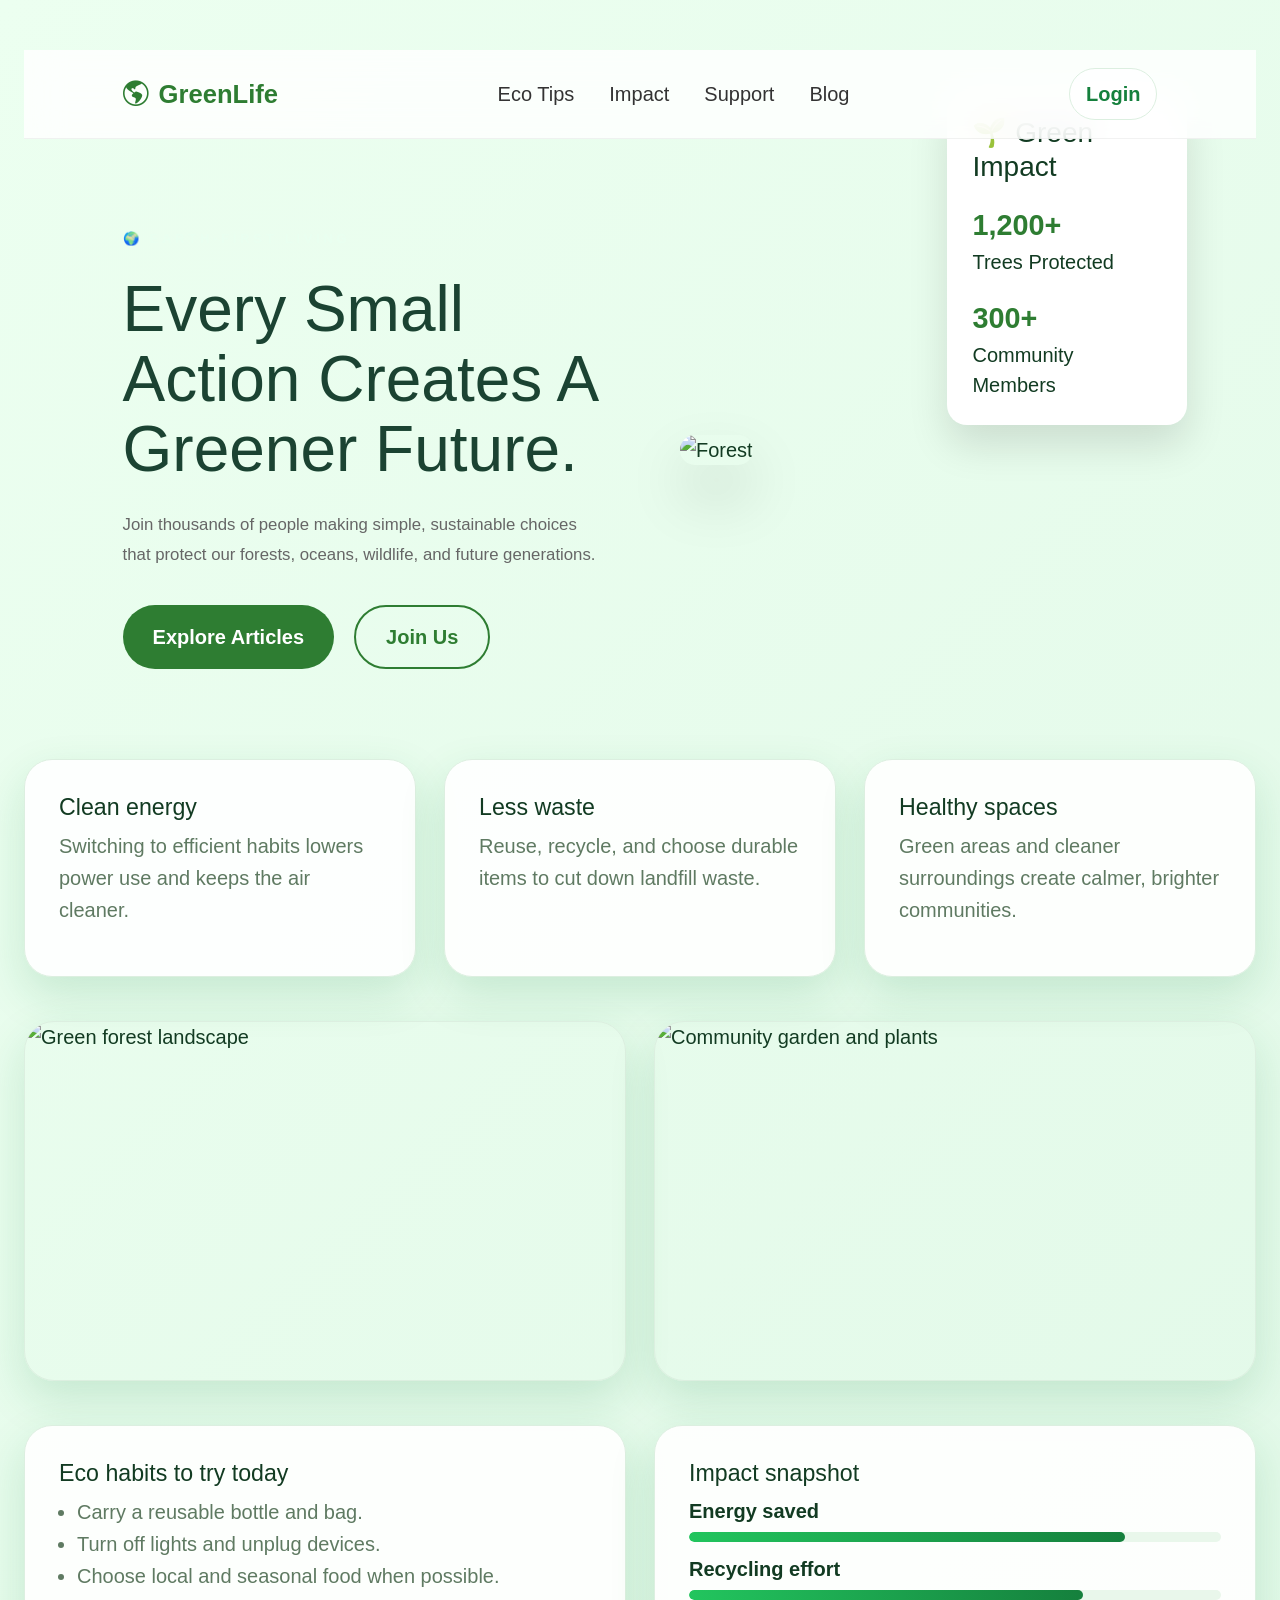
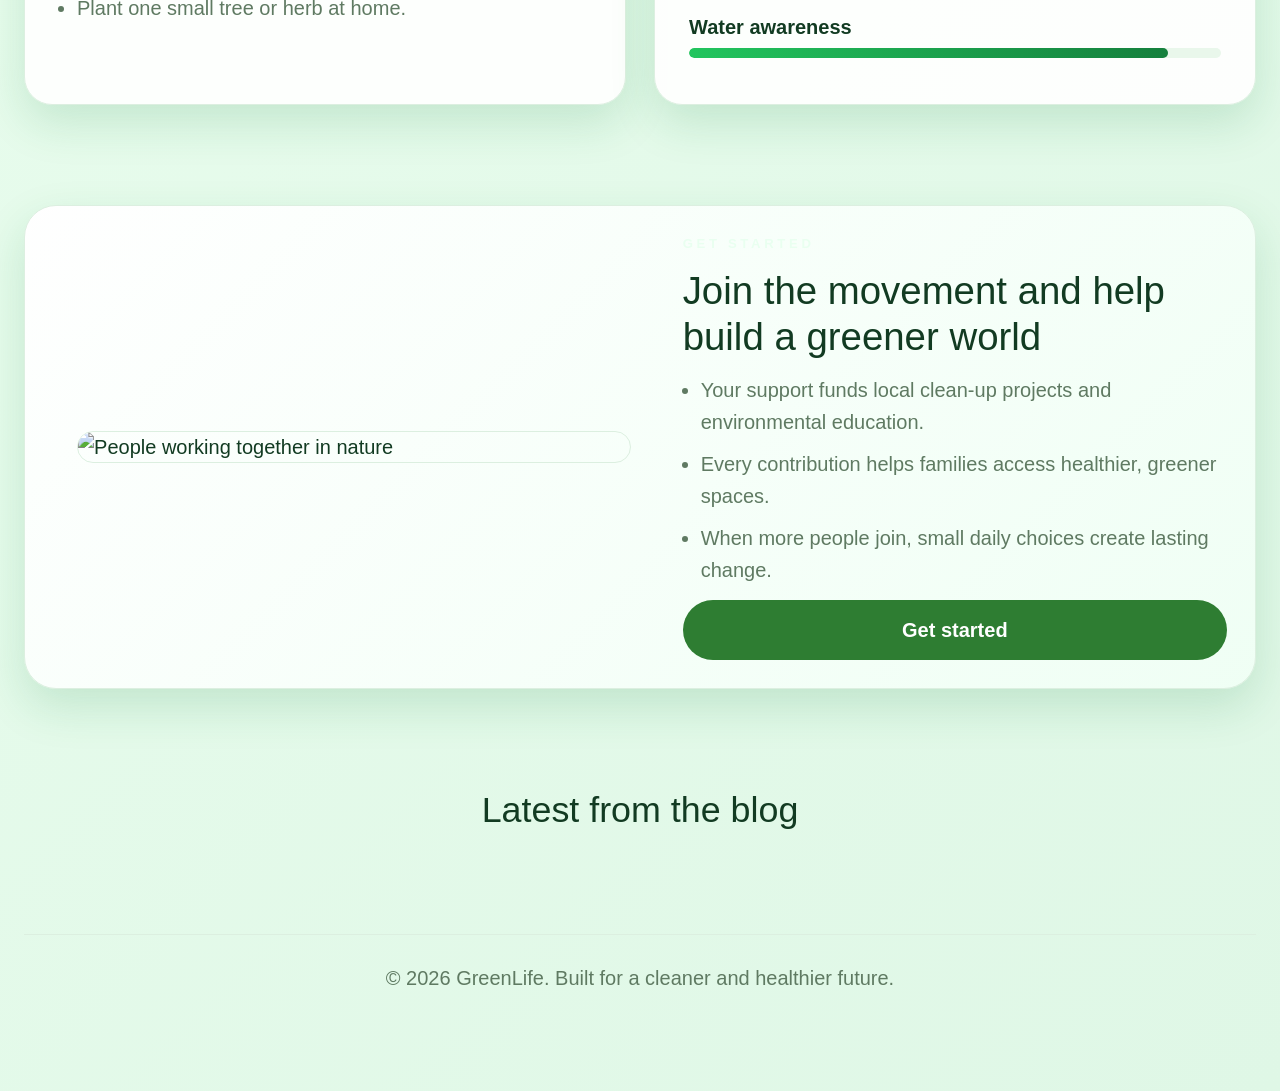
==== index.html @ a3c93a7d "nice" ====
<!DOCTYPE html>
<html lang="en">
  <head>
    <meta charset="UTF-8" />
    <meta name="viewport" content="width=device-width, initial-scale=1.0" />
    <title>Environment Page</title>
    <!-- Google Font -->
    <link rel="preconnect" href="https://fonts.googleapis.com">
    <link rel="preconnect" href="https://fonts.gstatic.com" crossorigin>

    <link href="https://fonts.googleapis.com/css2?family=Poppins:wght@300;400;500;600;700;800&display=swap" rel="stylesheet">

    <!-- Bootstrap CSS -->
    <link href="https://cdn.jsdelivr.net/npm/bootstrap@5.3.7/dist/css/bootstrap.min.css" rel="stylesheet">

    <!-- Bootstrap Icons -->
    <link rel="stylesheet" href="https://cdn.jsdelivr.net/npm/bootstrap-icons@1.13.1/font/bootstrap-icons.min.css">

    <!-- Your CSS -->
    <link rel="stylesheet" href="css/style.css">
  </head>
  <body class="env-page">
    <div class="env-shell">
      <nav class="top-nav">
        <a class="nav-brand" href="index.html">
          <i class="bi bi-globe-americas"></i>
          GreenLife
        </a>
        <div class="nav-links">
          <a href="#tips">Eco Tips</a>
          <a href="#impact">Impact</a>
          <a href="#support">Support</a>
          <a href="#blogs">Blog</a>
        </div>
        <div class="nav-actions" id="navActions">
          <a
            href="auth.html"
            class="ghost-btn">

            Login
          </a>
        </div>
      </nav>

      <header class="hero">

          <div class="hero-left">

              <p class="eyebrow">

                  🌍 Earth-first living

              </p>

              <h1>

                  Every Small Action
                  Creates A Greener Future.

              </h1>

              <p class="hero-description">

                  Join thousands of people making simple,
                  sustainable choices that protect our forests,
                  oceans, wildlife, and future generations.

              </p>

              <div class="hero-buttons">

                  <a
                      href="#blogs"
                      class="primary-btn">

                      Explore Articles

                  </a>

                  <a
                      href="#support"
                      class="secondary-btn">

                      Join Us

                  </a>

              </div>

          </div>

          <div class="hero-right">

              <img
                  src="https://images.unsplash.com/photo-1441974231531-c6227db76b6e?auto=format&fit=crop&w=1400&q=80"
                  alt="Forest">

              <div class="floating-card">

                  <h3>

                      🌱 Green Impact

                  </h3>

                  <div class="floating-stat">

                      <strong>

                          1,200+

                      </strong>

                      <span>

                          Trees Protected

                      </span>

                  </div>

                  <div class="floating-stat">

                      <strong>

                          300+

                      </strong>

                      <span>

                          Community Members

                      </span>

                  </div>

              </div>

          </div>

      </header>

      <section class="stats-grid">
        <article class="info-card">
          <h3>Clean energy</h3>
          <p>Switching to efficient habits lowers power use and keeps the air cleaner.</p>
        </article>
        <article class="info-card">
          <h3>Less waste</h3>
          <p>Reuse, recycle, and choose durable items to cut down landfill waste.</p>
        </article>
        <article class="info-card">
          <h3>Healthy spaces</h3>
          <p>Green areas and cleaner surroundings create calmer, brighter communities.</p>
        </article>
      </section>

      <section class="image-showcase">
        <img src="https://images.unsplash.com/photo-1501004318641-b39e6451bec6?auto=format&fit=crop&w=1000&q=80" alt="Green forest landscape" />
        <img src="https://images.unsplash.com/photo-1466611653911-95081537e5b7?auto=format&fit=crop&w=1000&q=80" alt="Community garden and plants" />
      </section>

      <section class="content-grid">
        <article class="content-card" id="tips">
          <h3>Eco habits to try today</h3>
          <ul>
            <li>Carry a reusable bottle and bag.</li>
            <li>Turn off lights and unplug devices.</li>
            <li>Choose local and seasonal food when possible.</li>
            <li>Plant one small tree or herb at home.</li>
          </ul>
        </article>

        <article class="content-card" id="impact">
          <h3>Impact snapshot</h3>
          <div class="progress-row">
            <span>Energy saved</span>
            <div class="bar"><div class="fill fill-82"></div></div>
          </div>
          <div class="progress-row">
            <span>Recycling effort</span>
            <div class="bar"><div class="fill fill-74"></div></div>
          </div>
          <div class="progress-row">
            <span>Water awareness</span>
            <div class="bar"><div class="fill fill-90"></div></div>
          </div>
        </article>
      </section>

      <section class="support-section" id="support">
        <article class="support-hero-card">
          <img src="https://images.unsplash.com/photo-1517841905240-472988babdf9?auto=format&fit=crop&w=1400&q=80" alt="People working together in nature" />
          <div class="support-content">
            <p class="eyebrow">Get started</p>
            <h2>Join the movement and help build a greener world</h2>
            <ul class="support-list">
              <li>Your support funds local clean-up projects and environmental education.</li>
              <li>Every contribution helps families access healthier, greener spaces.</li>
              <li>When more people join, small daily choices create lasting change.</li>
            </ul>
            <a class="primary-btn" href="support.html">Get started</a>
          </div>
        </article>
      </section>

      <section class="blog-section">
          <h2>Latest from the blog</h2>

          <div id="blogGrid" class="blog-grid"></div>
      </section>

      <footer class="page-footer">
        <p>© 2026 GreenLife. Built for a cleaner and healthier future.</p>
      </footer>
    </div>

    <script src="https://cdn.jsdelivr.net/npm/bootstrap@5.3.7/dist/js/bootstrap.bundle.min.js"></script>
    <script type="module" src="js/auth.js"></script>
    <script type="module" src="js/navbar.js"></script>
    <script type="module" src="js/home.js"></script>
  </body>
</html>
---- css/style.css ----
:root {
  color-scheme: light;
  --bg: #f2fff4;
  --card: #ffffff;
  --border: #dcefe0;
  --text: #123b22;
  --muted: #5f7a62;
  --accent: #22c55e;
  --accent-dark: #15803d;
  --danger: #ef4444;
  --shadow: 0 18px 45px rgba(21, 128, 61, 0.16);
}

* {
  box-sizing: border-box;
}

*{

    margin:0;
    padding:0;
    box-sizing:border-box;

}

html{

    scroll-behavior:smooth;

}

body{

    font-family:'Poppins',sans-serif;

    background:#F7FBF7;

    color:#243324;

    overflow-x:hidden;

}

.card {
  width: min(100%, 430px);
  background: var(--card);
  border: 1px solid var(--border);
  border-radius: 24px;
  box-shadow: var(--shadow);
  overflow: hidden;
}

.tabs {
  display: grid;
  grid-template-columns: 1fr 1fr;
  background: #f4fff7;
}

.tab-btn {
  border: 0;
  background: transparent;
  color: var(--muted);
  padding: 16px;
  font-size: 1rem;
  font-weight: 600;
  cursor: pointer;
  transition: background 0.2s ease, color 0.2s ease;
}

.tab-btn.active {
  background: linear-gradient(90deg, var(--accent), var(--accent-dark));
  color: white;
}

.forms {
  padding: 28px;
}

.form {
  display: none;
  animation: fadeIn 0.25s ease;
}

.form.active {
  display: block;
}

.title {
  margin: 0 0 8px;
  font-size: 1.6rem;
}

.subtitle {
  margin: 0 0 20px;
  color: var(--muted);
  font-size: 0.95rem;
}

.field {
  margin-bottom: 14px;
}

label {
  display: block;
  margin-bottom: 6px;
  font-size: 0.9rem;
  color: var(--muted);
}

input {
  width: 100%;
  border: 1px solid var(--border);
  border-radius: 12px;
  padding: 12px 14px;
  background: #f9fef9;
  color: var(--text);
  outline: none;
}

input:focus {
  border-color: var(--accent);
  box-shadow: 0 0 0 3px rgba(34, 197, 94, 0.18);
}

button[type="submit"] {
  width: 100%;
  border: 0;
  border-radius: 999px;
  padding: 13px 16px;
  font-weight: 700;
  color: white;
  cursor: pointer;
  background: linear-gradient(90deg, var(--accent), var(--accent-dark));
  margin-top: 8px;
}

.status {
  display: none;
  margin-top: 12px;
  min-height: 22px;
  padding: 10px 12px;
  border-radius: 12px;
  font-size: 0.92rem;
  color: var(--muted);
  background: #f4fff7;
  border: 1px solid #dff6e4;
}

.status.error {
  color: var(--danger);
  background: #fff5f5;
  border-color: #ffd7d7;
}

.status.success {
  color: var(--accent-dark);
  background: #f0fff5;
  border-color: #c8f2d3;
}

.helper-text {
  margin-top: 12px;
  text-align: center;
}

.link-btn {
  background: none;
  border: none;
  color: var(--accent-dark);
  font-weight: 600;
  cursor: pointer;
  padding: 0;
}

.link-btn:hover {
  text-decoration: underline;
}

@keyframes fadeIn {
  from {
    opacity: 0;
    transform: translateY(4px);
  }
  to {
    opacity: 1;
    transform: translateY(0);
  }
}

body.env-page {
  margin: 0;
  min-height: 100vh;
  display: block;
  font-family: "Segoe UI", Tahoma, Geneva, Verdana, sans-serif;
  background: linear-gradient(135deg, #ecfff0 0%, #dff7e6 100%);
  color: var(--text);
  padding: 24px;
  font-size: 20px;
}

.env-shell {
  max-width: 1600px;
  margin: 0 auto;
  padding: 26px 0 50px;
}

.top-nav{

    position:sticky;

    top:0;

    z-index:999;

    display:flex;

    justify-content:space-between;

    align-items:center;

    padding:18px 8%;

    backdrop-filter:blur(18px);

    background:rgba(255,255,255,.82);

    border-bottom:1px solid rgba(0,0,0,.05);

}

.nav-brand{

    display:flex;

    align-items:center;

    gap:10px;

    font-size:1.6rem;

    font-weight:700;

    color:#2E7D32;

    text-decoration:none;

}

.nav-links{

    display:flex;

    gap:35px;

}

.nav-links a{

    color:#333;

    text-decoration:none;

    font-weight:500;

    transition:.3s;

}

.nav-links a:hover{

    color:#2E7D32;

}

.hidden {
  display: none !important;
}

.user-badge {
  padding: 9px 14px;
  border-radius: 999px;
  background: rgba(255,255,255,0.75);
  border: 1px solid var(--border);
  color: var(--accent-dark);
  font-weight: 600;
}

.env-header {
  display: flex;
  justify-content: space-between;
  align-items: center;
  gap: 20px;
  margin-bottom: 36px;
  min-height: 58vh;
  padding: 78px 0;
  border-radius: 36px;
  overflow: hidden;
  position: relative;
  background:
    linear-gradient(90deg, rgba(10, 70, 32, 0.72) 0%, rgba(10, 70, 32, 0.28) 60%, rgba(10, 70, 32, 0.12) 100%),
    url("https://images.unsplash.com/photo-1506744038136-46273834b3fb?auto=format&fit=crop&w=1800&q=80") center/cover no-repeat;
  box-shadow: 0 20px 50px rgba(21, 128, 61, 0.16);
}

.env-header > div:first-child {
  text-align: center;
  width: 100%;
  display: flex;
  flex-direction: column;
  justify-content: center;
  align-items: center;
  position: relative;
  z-index: 1;
  padding: 0 24px;
}

.env-header h1 {
  margin: 8px 0 0;
  font-size: clamp(4.5rem, 10vw, 8.2rem);
  font-weight: 800;
  font-family: "Georgia", "Times New Roman", serif;
  letter-spacing: 0.05em;
  color: #ffffff;
  text-shadow: 0 4px 18px rgba(0, 0, 0, 0.35);
  line-height: 0.9;
}

.site-motto {
  margin: 18px auto 0;
  color: #f4fff7;
  font-size: clamp(1.3rem, 2.6vw, 1.9rem);
  max-width: 900px;
  text-align: center;
  display: block;
  line-height: 1.7;
  font-weight: 700;
  text-shadow: 0 2px 10px rgba(0, 0, 0, 0.25);
}

.eyebrow {
  margin: 0;
  text-transform: uppercase;
  letter-spacing: 0.28em;
  font-size: 0.82rem;
  font-weight: 700;
  color: #e9fff0;
}

.ghost-btn,
.primary-btn,
.secondary-btn {
  display: inline-flex;
  align-items: center;
  justify-content: center;
  border-radius: 999px;
  text-decoration: none;
  font-weight: 700;
  transition: transform 0.2s ease, box-shadow 0.2s ease;
}

.ghost-btn:hover,
.primary-btn:hover,
.secondary-btn:hover {
  transform: translateY(-1px);
}

.ghost-btn {
  padding: 10px 16px;
  background: rgba(255, 255, 255, 0.7);
  color: var(--accent-dark);
  border: 1px solid var(--border);
}

.hero{

    display:grid;

    grid-template-columns:1fr 1fr;

    align-items:center;

    gap:80px;

    padding:90px 8%;

}

.hero-left h1{

    font-size:4rem;

    line-height:1.1;

    margin:25px 0;

    color:#1B4332;

}

.hero-description{

    color:#666;

    line-height:1.8;

    font-size:1.05rem;

}

.hero-buttons{

    margin-top:35px;

    display:flex;

    gap:20px;

}

.hero-right{

    position:relative;

}

.hero-right img{

    width:100%;

    border-radius:25px;

    box-shadow:0 30px 60px rgba(0,0,0,.15);

}

.floating-card{

    position:absolute;

    right:-30px;

    bottom:40px;

    width:240px;

    background:white;

    border-radius:20px;

    padding:25px;

    box-shadow:0 20px 40px rgba(0,0,0,.12);

}

.floating-stat{

    margin-top:20px;

}

.floating-stat strong{

    display:block;

    font-size:1.8rem;

    color:#2E7D32;

}

.primary-btn{

    background:#2E7D32;

    color:white;

    padding:15px 30px;

    border-radius:50px;

    text-decoration:none;

    transition:.3s;

}

.primary-btn:hover{

    transform:translateY(-3px);

    background:#245C26;

}

.secondary-btn{

    border:2px solid #2E7D32;

    color:#2E7D32;

    padding:15px 30px;

    border-radius:50px;

    text-decoration:none;

    transition:.3s;

}

.secondary-btn:hover{

    background:#2E7D32;

    color:white;

}

.hero-panel {
  display: grid;
  gap: 12px;
}

.panel-stat {
  background: linear-gradient(135deg, #f5fff8 0%, #e8fcec 100%);
  border: 1px solid var(--border);
  border-radius: 20px;
  padding: 18px;
  display: flex;
  flex-direction: column;
  gap: 6px;
}

.panel-stat strong {
  font-size: 1.6rem;
  color: var(--accent-dark);
}

.stats-grid {
  display: grid;
  grid-template-columns: repeat(3, minmax(0, 1fr));
  gap: 28px;
  margin-bottom: 44px;
}

.info-card,
.content-card,
.blog-card {
  background: rgba(255, 255, 255, 0.92);
  border: 1px solid var(--border);
  border-radius: 28px;
  padding: 34px;
  box-shadow: var(--shadow);
}

.info-card h3,
.content-card h3 {
  margin-top: 0;
  margin-bottom: 8px;
  font-size: 1.45rem;
  line-height: 1.2;
}

.info-card p,
.content-card li {
  color: var(--muted);
  line-height: 1.6;
}

.content-grid {
  display: grid;
  grid-template-columns: 1fr 1fr;
  gap: 28px;
  margin-bottom: 44px;
}

.image-showcase {
  display: grid;
  grid-template-columns: 1fr 1fr;
  gap: 28px;
  margin-bottom: 44px;
}

.image-showcase img {
  width: 100%;
  height: 360px;
  object-fit: cover;
  border-radius: 30px;
  border: 1px solid var(--border);
  box-shadow: var(--shadow);
}

.blog-section,
.support-section {
  margin-top: 100px;
}

.blog-section h2,
.support-section h2 {
  margin-bottom: 50px;
  text-align: center;
  font-size: clamp(1.7rem, 2.8vw, 2.3rem);
}

.blog-grid,
.support-grid {
  display: grid;
  grid-template-columns: repeat(3, minmax(0, 1fr));
  gap: 28px;
}

.support-hero-card {
  display: grid;
  grid-template-columns: 1.05fr 0.95fr;
  gap: 28px;
  align-items: center;
  background: linear-gradient(135deg, rgba(255,255,255,0.98) 0%, rgba(240,255,245,0.96) 100%);
  border: 1px solid var(--border);
  border-radius: 32px;
  padding: 28px;
  box-shadow: var(--shadow);
  overflow: hidden;
}

.support-hero-card img {
  width: 92%;
  height: auto;
  max-height: 480px;
  object-fit: cover;
  border-radius: 24px;
  border: 1px solid var(--border);
  justify-self: center;
}

.support-content {
  display: flex;
  flex-direction: column;
  gap: 14px;
}

.support-content h2 {
  margin: 0;
  text-align: left;
  font-size: clamp(1.8rem, 3vw, 2.5rem);
  line-height: 1.2;
}

.support-list {
  margin: 0;
  padding-left: 18px;
  color: var(--muted);
  display: grid;
  gap: 10px;
  line-height: 1.6;
}

.blog-card h3 {
  margin-top: 0;
  margin-bottom: 8px;
  font-size: 1.35rem;
  line-height: 1.2;
}

.page-footer {
  margin-top: 52px;
  padding: 28px 0 8px;
  text-align: center;
  color: var(--muted);
  border-top: 1px solid var(--border);
}

.content-card ul {
  padding-left: 18px;
  margin: 0;
}

.progress-row {
  margin-bottom: 12px;
}

.progress-row span {
  display: block;
  margin-bottom: 6px;
  font-weight: 600;
}

.bar {
  height: 10px;
  border-radius: 999px;
  background: #e9f7eb;
  overflow: hidden;
}

.fill {
  height: 100%;
  border-radius: inherit;
  background: linear-gradient(90deg, var(--accent), var(--accent-dark));
}

.fill-82 { width: 82%; }
.fill-74 { width: 74%; }
.fill-90 { width: 90%; }

@media(max-width:900px){

.hero{

grid-template-columns:1fr;

}

.floating-card{

position:static;

margin-top:20px;

width:100%;

}

.nav-links{

display:none;

}

.hero-left h1{

font-size:2.7rem;

}

}
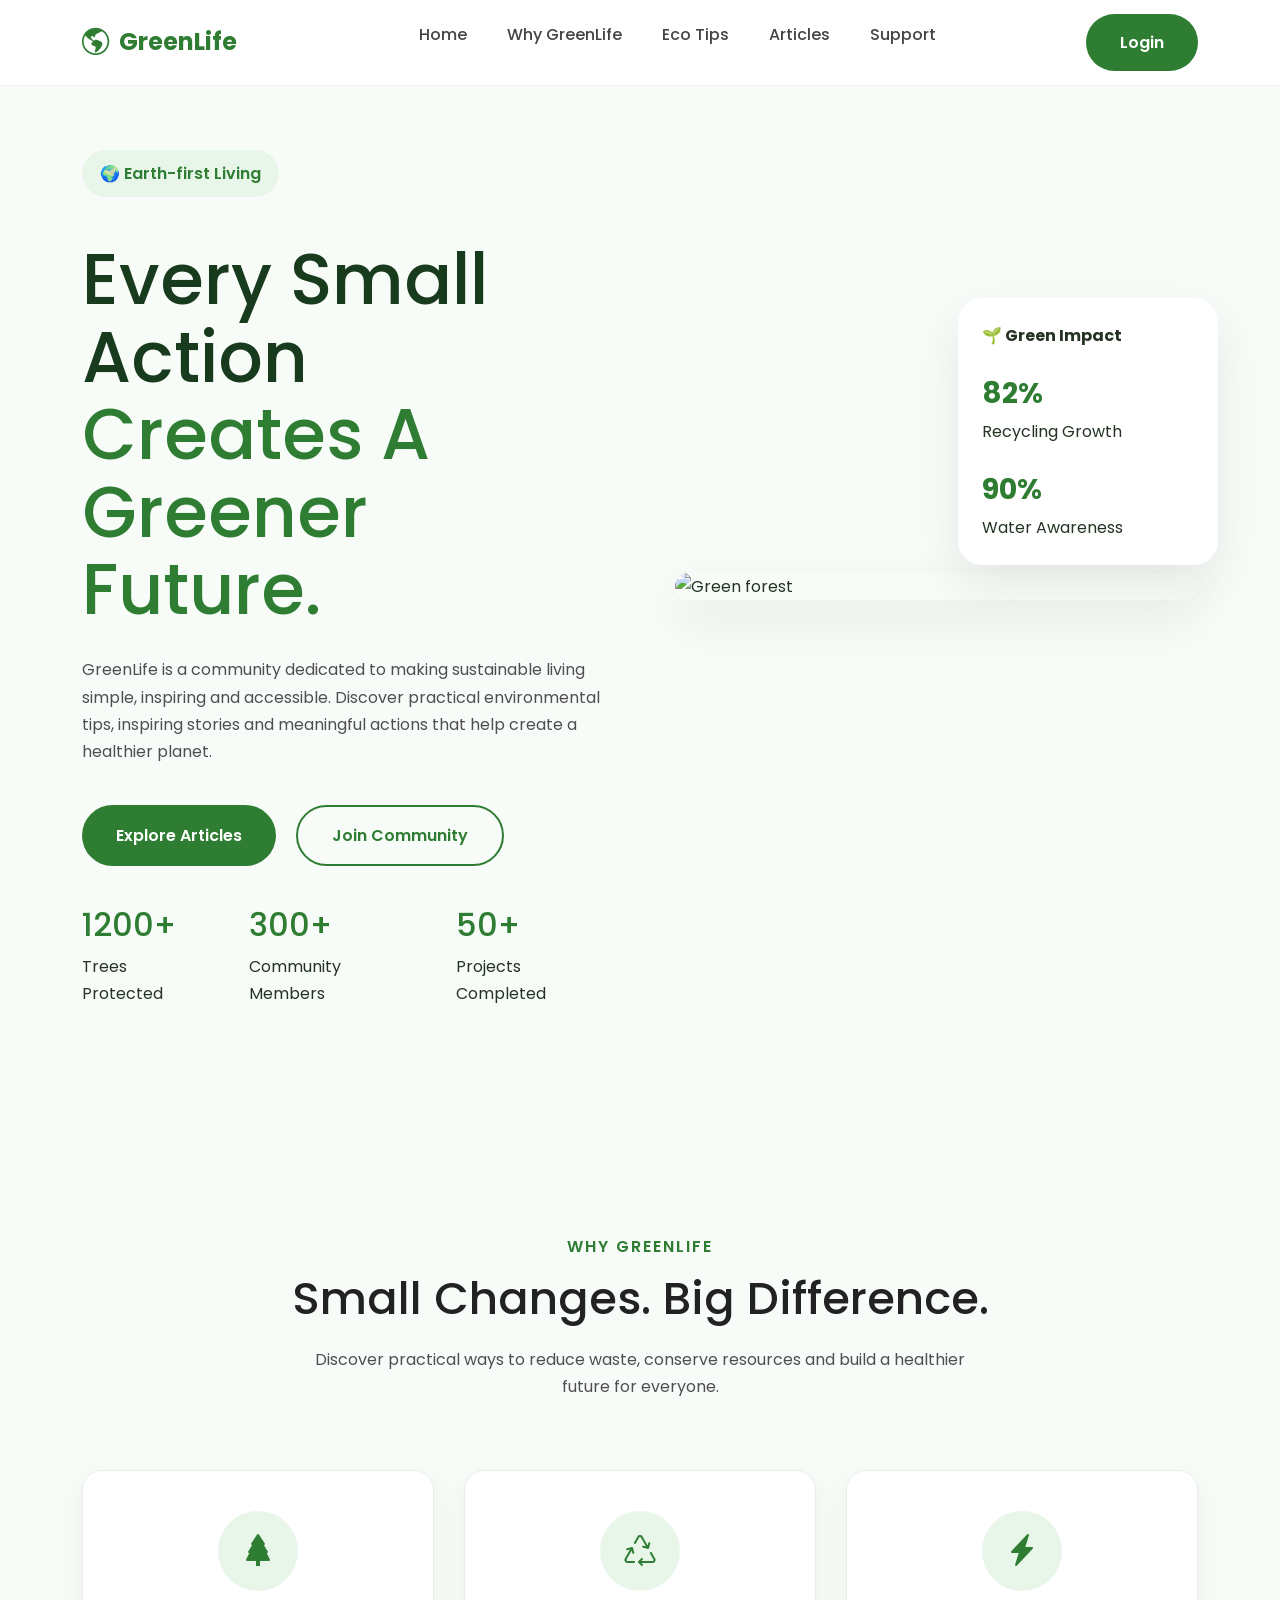
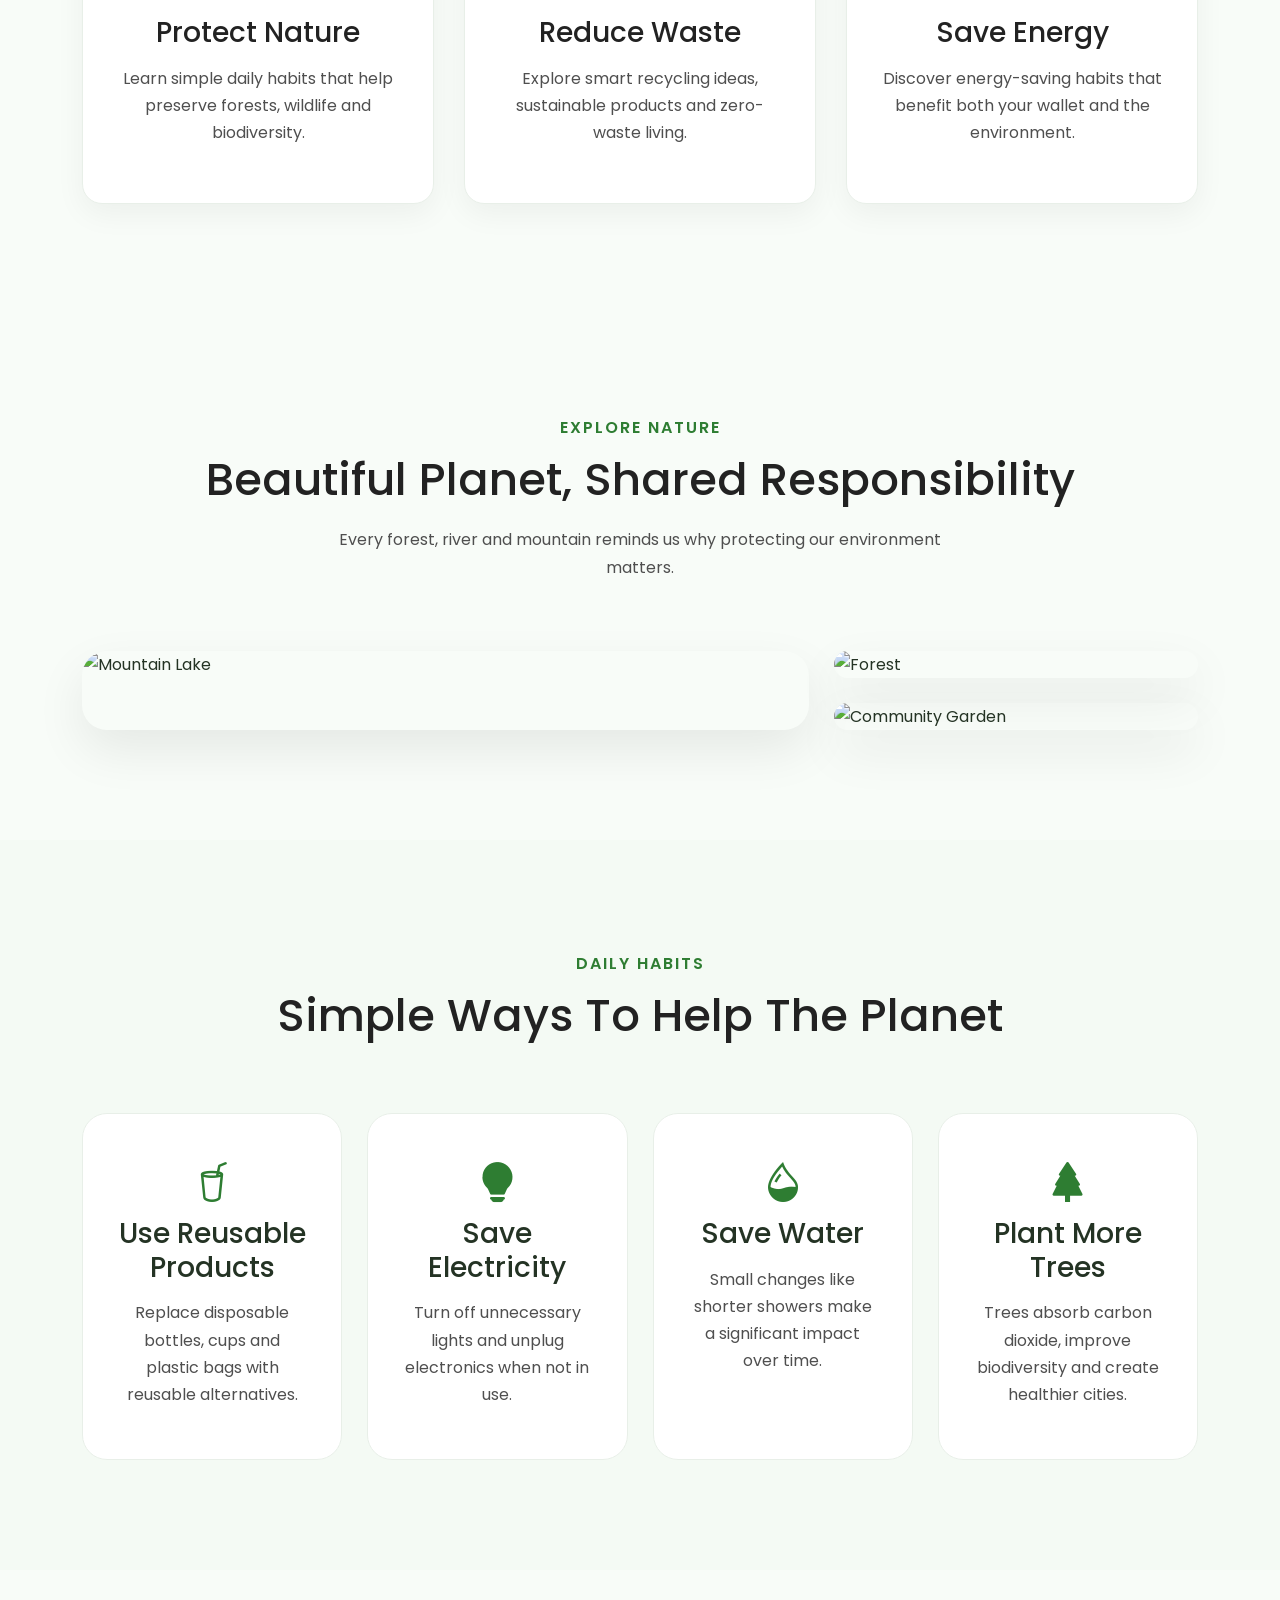
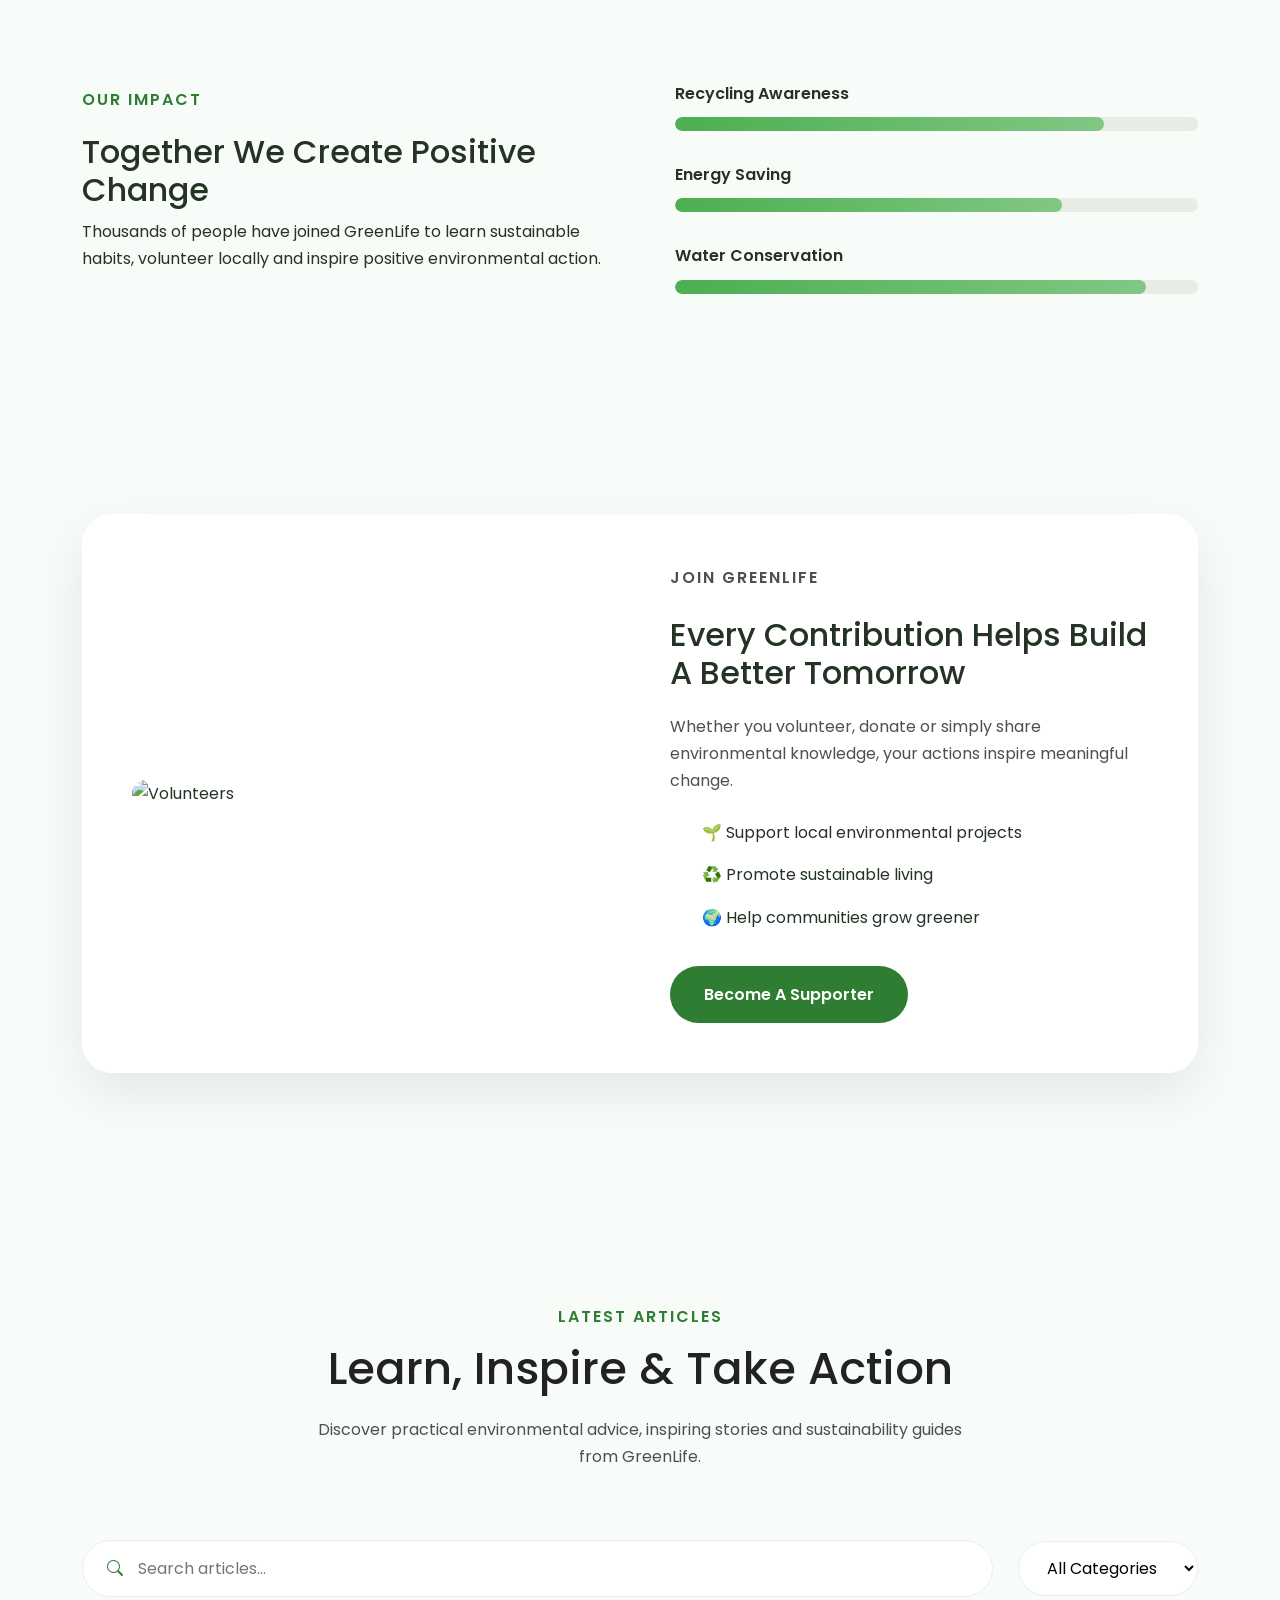
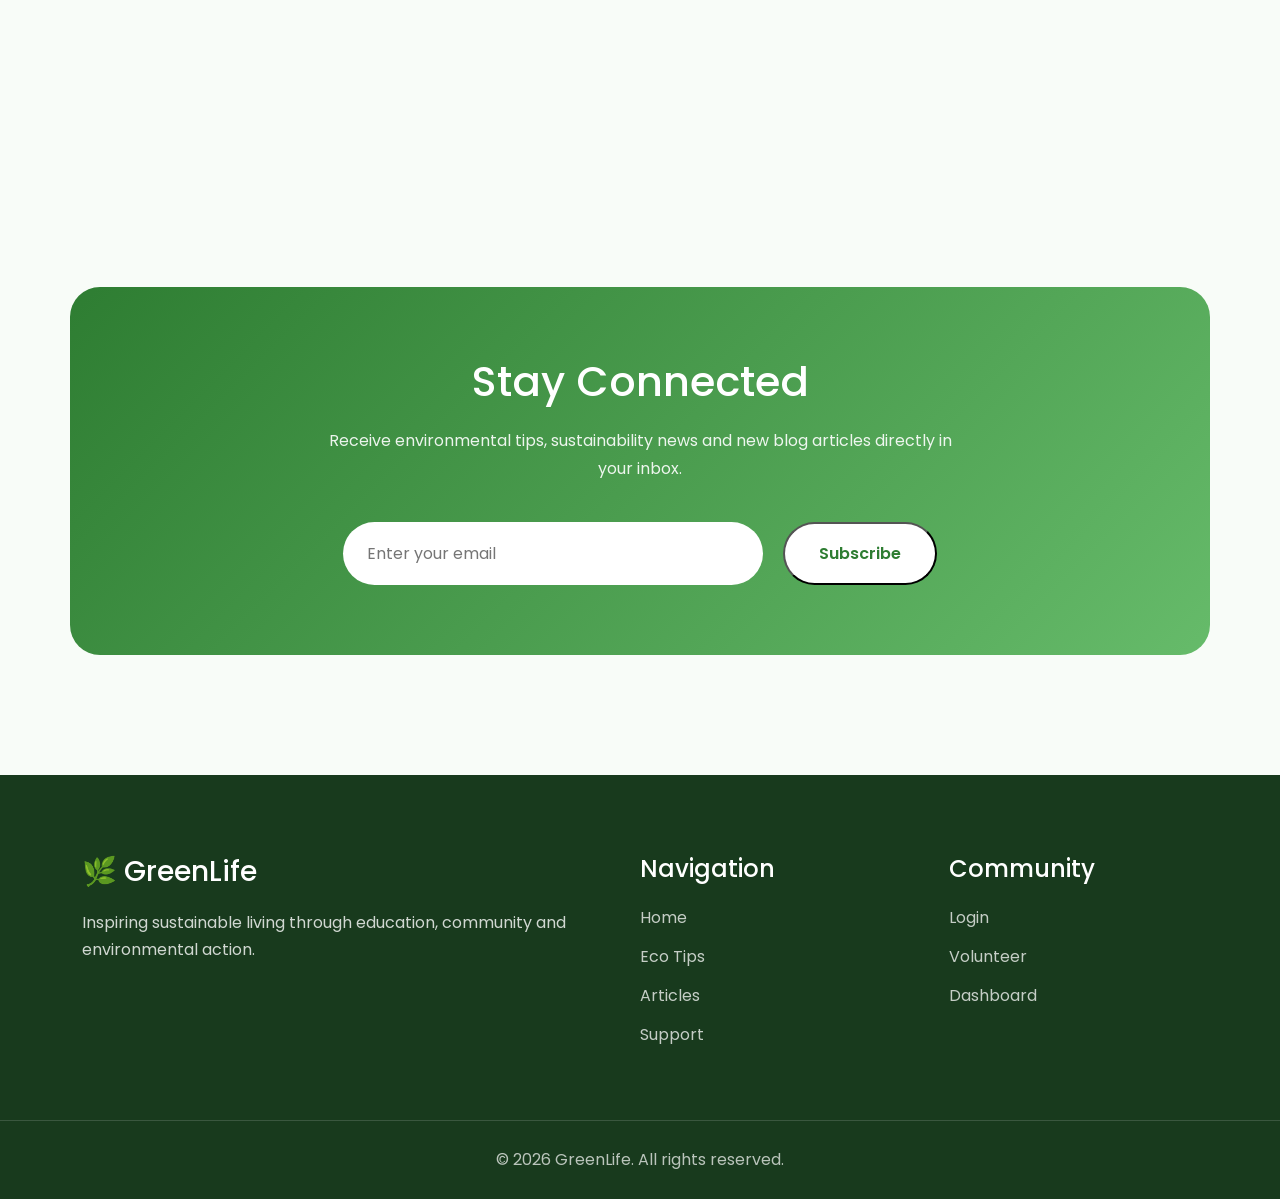
==== commit 7a55533d: "Dashboard done" ====
--- a/index.html
+++ b/index.html
@@ -1,224 +1,901 @@
 <!DOCTYPE html>
 <html lang="en">
-  <head>
-    <meta charset="UTF-8" />
-    <meta name="viewport" content="width=device-width, initial-scale=1.0" />
-    <title>Environment Page</title>
+
+<head>
+
+    <meta charset="UTF-8">
+
+    <meta name="viewport"
+          content="width=device-width, initial-scale=1.0">
+
+    <title>GreenLife | Together For A Greener Future</title>
+
     <!-- Google Font -->
-    <link rel="preconnect" href="https://fonts.googleapis.com">
-    <link rel="preconnect" href="https://fonts.gstatic.com" crossorigin>
-
-    <link href="https://fonts.googleapis.com/css2?family=Poppins:wght@300;400;500;600;700;800&display=swap" rel="stylesheet">
-
-    <!-- Bootstrap CSS -->
-    <link href="https://cdn.jsdelivr.net/npm/bootstrap@5.3.7/dist/css/bootstrap.min.css" rel="stylesheet">
+
+    <link rel="preconnect"
+          href="https://fonts.googleapis.com">
+
+    <link rel="preconnect"
+          href="https://fonts.gstatic.com"
+          crossorigin>
+
+    <link href="https://fonts.googleapis.com/css2?family=Poppins:wght@300;400;500;600;700;800&display=swap"
+          rel="stylesheet">
+
+    <!-- Bootstrap -->
+
+    <link href="https://cdn.jsdelivr.net/npm/bootstrap@5.3.7/dist/css/bootstrap.min.css"
+          rel="stylesheet">
 
     <!-- Bootstrap Icons -->
-    <link rel="stylesheet" href="https://cdn.jsdelivr.net/npm/bootstrap-icons@1.13.1/font/bootstrap-icons.min.css">
-
-    <!-- Your CSS -->
-    <link rel="stylesheet" href="css/style.css">
-  </head>
-  <body class="env-page">
-    <div class="env-shell">
-      <nav class="top-nav">
-        <a class="nav-brand" href="index.html">
-          <i class="bi bi-globe-americas"></i>
-          GreenLife
+
+    <link rel="stylesheet"
+          href="https://cdn.jsdelivr.net/npm/bootstrap-icons@1.13.1/font/bootstrap-icons.min.css">
+
+    <!-- Main CSS -->
+
+    <link rel="stylesheet"
+          href="css/style.css">
+
+</head>
+
+<body>
+
+<div class="page-wrapper">
+
+<!-- ===================================== -->
+<!-- NAVBAR -->
+<!-- ===================================== -->
+
+<nav class="top-nav">
+
+    <div class="container">
+
+        <a
+            href="index.html"
+            class="nav-logo">
+
+            <i class="bi bi-globe-americas"></i>
+
+            <span>GreenLife</span>
+
         </a>
-        <div class="nav-links">
-          <a href="#tips">Eco Tips</a>
-          <a href="#impact">Impact</a>
-          <a href="#support">Support</a>
-          <a href="#blogs">Blog</a>
-        </div>
-        <div class="nav-actions" id="navActions">
-          <a
-            href="auth.html"
-            class="ghost-btn">
-
-            Login
-          </a>
-        </div>
-      </nav>
-
-      <header class="hero">
-
-          <div class="hero-left">
-
-              <p class="eyebrow">
-
-                  🌍 Earth-first living
-
-              </p>
-
-              <h1>
-
-                  Every Small Action
-                  Creates A Greener Future.
-
-              </h1>
-
-              <p class="hero-description">
-
-                  Join thousands of people making simple,
-                  sustainable choices that protect our forests,
-                  oceans, wildlife, and future generations.
-
-              </p>
-
-              <div class="hero-buttons">
-
-                  <a
-                      href="#blogs"
-                      class="primary-btn">
-
-                      Explore Articles
-
-                  </a>
-
-                  <a
-                      href="#support"
-                      class="secondary-btn">
-
-                      Join Us
-
-                  </a>
-
-              </div>
-
-          </div>
-
-          <div class="hero-right">
-
-              <img
-                  src="https://images.unsplash.com/photo-1441974231531-c6227db76b6e?auto=format&fit=crop&w=1400&q=80"
-                  alt="Forest">
-
-              <div class="floating-card">
-
-                  <h3>
-
-                      🌱 Green Impact
-
-                  </h3>
-
-                  <div class="floating-stat">
-
-                      <strong>
-
-                          1,200+
-
-                      </strong>
-
-                      <span>
-
-                          Trees Protected
-
-                      </span>
-
-                  </div>
-
-                  <div class="floating-stat">
-
-                      <strong>
-
-                          300+
-
-                      </strong>
-
-                      <span>
-
-                          Community Members
-
-                      </span>
-
-                  </div>
-
-              </div>
-
-          </div>
-
-      </header>
-
-      <section class="stats-grid">
-        <article class="info-card">
-          <h3>Clean energy</h3>
-          <p>Switching to efficient habits lowers power use and keeps the air cleaner.</p>
-        </article>
-        <article class="info-card">
-          <h3>Less waste</h3>
-          <p>Reuse, recycle, and choose durable items to cut down landfill waste.</p>
-        </article>
-        <article class="info-card">
-          <h3>Healthy spaces</h3>
-          <p>Green areas and cleaner surroundings create calmer, brighter communities.</p>
-        </article>
-      </section>
-
-      <section class="image-showcase">
-        <img src="https://images.unsplash.com/photo-1501004318641-b39e6451bec6?auto=format&fit=crop&w=1000&q=80" alt="Green forest landscape" />
-        <img src="https://images.unsplash.com/photo-1466611653911-95081537e5b7?auto=format&fit=crop&w=1000&q=80" alt="Community garden and plants" />
-      </section>
-
-      <section class="content-grid">
-        <article class="content-card" id="tips">
-          <h3>Eco habits to try today</h3>
-          <ul>
-            <li>Carry a reusable bottle and bag.</li>
-            <li>Turn off lights and unplug devices.</li>
-            <li>Choose local and seasonal food when possible.</li>
-            <li>Plant one small tree or herb at home.</li>
-          </ul>
-        </article>
-
-        <article class="content-card" id="impact">
-          <h3>Impact snapshot</h3>
-          <div class="progress-row">
-            <span>Energy saved</span>
-            <div class="bar"><div class="fill fill-82"></div></div>
-          </div>
-          <div class="progress-row">
-            <span>Recycling effort</span>
-            <div class="bar"><div class="fill fill-74"></div></div>
-          </div>
-          <div class="progress-row">
-            <span>Water awareness</span>
-            <div class="bar"><div class="fill fill-90"></div></div>
-          </div>
-        </article>
-      </section>
-
-      <section class="support-section" id="support">
-        <article class="support-hero-card">
-          <img src="https://images.unsplash.com/photo-1517841905240-472988babdf9?auto=format&fit=crop&w=1400&q=80" alt="People working together in nature" />
-          <div class="support-content">
-            <p class="eyebrow">Get started</p>
-            <h2>Join the movement and help build a greener world</h2>
-            <ul class="support-list">
-              <li>Your support funds local clean-up projects and environmental education.</li>
-              <li>Every contribution helps families access healthier, greener spaces.</li>
-              <li>When more people join, small daily choices create lasting change.</li>
-            </ul>
-            <a class="primary-btn" href="support.html">Get started</a>
-          </div>
-        </article>
-      </section>
-
-      <section class="blog-section">
-          <h2>Latest from the blog</h2>
-
-          <div id="blogGrid" class="blog-grid"></div>
-      </section>
-
-      <footer class="page-footer">
-        <p>© 2026 GreenLife. Built for a cleaner and healthier future.</p>
-      </footer>
-    </div>
-
-    <script src="https://cdn.jsdelivr.net/npm/bootstrap@5.3.7/dist/js/bootstrap.bundle.min.js"></script>
-    <script type="module" src="js/auth.js"></script>
-    <script type="module" src="js/navbar.js"></script>
-    <script type="module" src="js/home.js"></script>
-  </body>
+
+        <ul class="nav-menu">
+
+            <li>
+
+                <a href="#home">
+
+                    Home
+
+                </a>
+
+            </li>
+
+            <li>
+
+                <a href="#features">
+
+                    Why GreenLife
+
+                </a>
+
+            </li>
+
+            <li>
+
+                <a href="#tips">
+
+                    Eco Tips
+
+                </a>
+
+            </li>
+
+            <li>
+
+                <a href="#blogs">
+
+                    Articles
+
+                </a>
+
+            </li>
+
+            <li>
+
+                <a href="#support">
+
+                    Support
+
+                </a>
+
+            </li>
+
+        </ul>
+
+        <div
+            id="navActions"
+            class="nav-actions">
+
+            <!-- navbar.js will replace this -->
+
+            <a
+                href="auth.html"
+                class="primary-btn">
+
+                Login
+
+            </a>
+
+        </div>
+
+    </div>
+
+</nav>
+
+<!-- ===================================== -->
+<!-- HERO -->
+<!-- ===================================== -->
+
+<header
+    id="home"
+    class="hero-section">
+
+    <div class="container hero-grid">
+
+        <div class="hero-content">
+
+            <p class="hero-tag">
+
+                🌍 Earth-first Living
+
+            </p>
+
+            <h1>
+
+                Every Small Action
+
+                <span>
+
+                    Creates
+
+                    A Greener Future.
+
+                </span>
+
+            </h1>
+
+            <p class="hero-description">
+
+                GreenLife is a community dedicated to making
+                sustainable living simple, inspiring and accessible.
+                Discover practical environmental tips,
+                inspiring stories and meaningful actions
+                that help create a healthier planet.
+
+            </p>
+
+            <div class="hero-buttons">
+
+                <a
+                    href="#blogs"
+                    class="primary-btn">
+
+                    Explore Articles
+
+                </a>
+
+                <a
+                    href="#support"
+                    class="secondary-btn">
+
+                    Join Community
+
+                </a>
+
+            </div>
+
+            <div class="hero-stats">
+
+                <div>
+
+                    <h2>1200+</h2>
+
+                    <p>Trees Protected</p>
+
+                </div>
+
+                <div>
+
+                    <h2>300+</h2>
+
+                    <p>Community Members</p>
+
+                </div>
+
+                <div>
+
+                    <h2>50+</h2>
+
+                    <p>Projects Completed</p>
+
+                </div>
+
+            </div>
+
+        </div>
+
+        <div class="hero-image">
+
+            <img
+                src="https://images.unsplash.com/photo-1441974231531-c6227db76b6e?auto=format&fit=crop&w=1400&q=80"
+                alt="Green forest">
+
+            <div class="floating-card">
+
+                <div class="floating-header">
+
+                    🌱 Green Impact
+
+                </div>
+
+                <div class="floating-body">
+
+                    <div>
+
+                        <strong>
+
+                            82%
+
+                        </strong>
+
+                        <span>
+
+                            Recycling Growth
+
+                        </span>
+
+                    </div>
+
+                    <div>
+
+                        <strong>
+
+                            90%
+
+                        </strong>
+
+                        <span>
+
+                            Water Awareness
+
+                        </span>
+
+                    </div>
+
+                </div>
+
+            </div>
+
+        </div>
+
+    </div>
+
+</header>
+
+<!-- ===================================== -->
+<!-- FEATURES -->
+<!-- ===================================== -->
+
+<section
+    id="features"
+    class="feature-section">
+
+    <div class="container">
+
+        <div class="section-heading">
+
+            <p>
+
+                Why GreenLife
+
+            </p>
+
+            <h2>
+
+                Small Changes.
+
+                Big Difference.
+
+            </h2>
+
+            <span>
+
+                Discover practical ways to reduce waste,
+                conserve resources and build a healthier future
+                for everyone.
+
+            </span>
+
+        </div>
+
+        <div class="feature-grid">
+
+            <article class="feature-card">
+
+                <div class="feature-icon">
+
+                    <i class="bi bi-tree-fill"></i>
+
+                </div>
+
+                <h3>
+
+                    Protect Nature
+
+                </h3>
+
+                <p>
+
+                    Learn simple daily habits that help preserve
+                    forests, wildlife and biodiversity.
+
+                </p>
+
+            </article>
+
+            <article class="feature-card">
+
+                <div class="feature-icon">
+
+                    <i class="bi bi-recycle"></i>
+
+                </div>
+
+                <h3>
+
+                    Reduce Waste
+
+                </h3>
+
+                <p>
+
+                    Explore smart recycling ideas,
+                    sustainable products and zero-waste living.
+
+                </p>
+
+            </article>
+
+            <article class="feature-card">
+
+                <div class="feature-icon">
+
+                    <i class="bi bi-lightning-charge-fill"></i>
+
+                </div>
+
+                <h3>
+
+                    Save Energy
+
+                </h3>
+
+                <p>
+
+                    Discover energy-saving habits that benefit
+                    both your wallet and the environment.
+
+                </p>
+
+            </article>
+
+        </div>
+
+    </div>
+
+</section>
+
+ <!-- ===================================== -->
+<!-- NATURE GALLERY -->
+<!-- ===================================== -->
+
+<section class="gallery-section">
+
+    <div class="container">
+
+        <div class="section-heading">
+
+            <p>Explore Nature</p>
+
+            <h2>Beautiful Planet, Shared Responsibility</h2>
+
+            <span>
+                Every forest, river and mountain reminds us why
+                protecting our environment matters.
+            </span>
+
+        </div>
+
+        <div class="gallery-grid">
+
+            <div class="gallery-item large">
+
+                <img
+                    src="https://images.unsplash.com/photo-1506744038136-46273834b3fb?auto=format&fit=crop&w=1400&q=80"
+                    alt="Mountain Lake">
+
+            </div>
+
+            <div class="gallery-item">
+
+                <img
+                    src="https://images.unsplash.com/photo-1473773508845-188df298d2d1?auto=format&fit=crop&w=900&q=80"
+                    alt="Forest">
+
+            </div>
+
+            <div class="gallery-item">
+
+                <img
+                    src="https://images.unsplash.com/photo-1466611653911-95081537e5b7?auto=format&fit=crop&w=900&q=80"
+                    alt="Community Garden">
+
+            </div>
+
+        </div>
+
+    </div>
+
+</section>
+
+<!-- ===================================== -->
+<!-- ECO TIPS -->
+<!-- ===================================== -->
+
+<section
+    id="tips"
+    class="tips-section">
+
+    <div class="container">
+
+        <div class="section-heading">
+
+            <p>Daily Habits</p>
+
+            <h2>Simple Ways To Help The Planet</h2>
+
+        </div>
+
+        <div class="tips-grid">
+
+            <article class="tip-card">
+
+                <i class="bi bi-cup-straw"></i>
+
+                <h3>Use Reusable Products</h3>
+
+                <p>
+
+                    Replace disposable bottles,
+                    cups and plastic bags with reusable alternatives.
+
+                </p>
+
+            </article>
+
+            <article class="tip-card">
+
+                <i class="bi bi-lightbulb-fill"></i>
+
+                <h3>Save Electricity</h3>
+
+                <p>
+
+                    Turn off unnecessary lights
+                    and unplug electronics when not in use.
+
+                </p>
+
+            </article>
+
+            <article class="tip-card">
+
+                <i class="bi bi-droplet-half"></i>
+
+                <h3>Save Water</h3>
+
+                <p>
+
+                    Small changes like shorter showers
+                    make a significant impact over time.
+
+                </p>
+
+            </article>
+
+            <article class="tip-card">
+
+                <i class="bi bi-tree-fill"></i>
+
+                <h3>Plant More Trees</h3>
+
+                <p>
+
+                    Trees absorb carbon dioxide,
+                    improve biodiversity and create healthier cities.
+
+                </p>
+
+            </article>
+
+        </div>
+
+    </div>
+
+</section>
+
+<!-- ===================================== -->
+<!-- IMPACT -->
+<!-- ===================================== -->
+
+<section
+    id="impact"
+    class="impact-section">
+
+    <div class="container impact-grid">
+
+        <div>
+
+            <p class="section-tag">
+
+                Our Impact
+
+            </p>
+
+            <h2>
+
+                Together We Create Positive Change
+
+            </h2>
+
+            <p>
+
+                Thousands of people have joined GreenLife
+                to learn sustainable habits,
+                volunteer locally and inspire positive environmental action.
+
+            </p>
+
+        </div>
+
+        <div class="progress-wrapper">
+
+            <div class="progress-item">
+
+                <span>
+
+                    Recycling Awareness
+
+                </span>
+
+                <div class="progress-bar">
+
+                    <div
+                        class="progress-fill"
+                        style="width:82%;">
+
+                    </div>
+
+                </div>
+
+            </div>
+
+            <div class="progress-item">
+
+                <span>
+
+                    Energy Saving
+
+                </span>
+
+                <div class="progress-bar">
+
+                    <div
+                        class="progress-fill"
+                        style="width:74%;">
+
+                    </div>
+
+                </div>
+
+            </div>
+
+            <div class="progress-item">
+
+                <span>
+
+                    Water Conservation
+
+                </span>
+
+                <div class="progress-bar">
+
+                    <div
+                        class="progress-fill"
+                        style="width:90%;">
+
+                    </div>
+
+                </div>
+
+            </div>
+
+        </div>
+
+    </div>
+
+</section>
+
+<!-- ===================================== -->
+<!-- SUPPORT -->
+<!-- ===================================== -->
+
+<section
+    id="support"
+    class="support-section">
+
+    <div class="container">
+
+        <div class="support-card">
+
+            <div class="support-image">
+
+                <img
+                    src="https://images.unsplash.com/photo-1517841905240-472988babdf9?auto=format&fit=crop&w=1400&q=80"
+                    alt="Volunteers">
+
+            </div>
+
+            <div class="support-content">
+
+                <p class="section-tag">
+
+                    Join GreenLife
+
+                </p>
+
+                <h2>
+
+                    Every Contribution Helps Build
+                    A Better Tomorrow
+
+                </h2>
+
+                <p>
+
+                    Whether you volunteer,
+                    donate or simply share environmental knowledge,
+                    your actions inspire meaningful change.
+
+                </p>
+
+                <ul>
+
+                    <li>🌱 Support local environmental projects</li>
+
+                    <li>♻️ Promote sustainable living</li>
+
+                    <li>🌍 Help communities grow greener</li>
+
+                </ul>
+
+                <a
+                    href="support.html"
+                    class="primary-btn">
+
+                    Become A Supporter
+
+                </a>
+
+            </div>
+
+        </div>
+
+    </div>
+
+</section>
+
+<!-- ===================================== -->
+<!-- BLOG -->
+<!-- ===================================== -->
+
+<section
+    id="blogs"
+    class="blog-section">
+
+    <div class="container">
+
+        <div class="section-heading">
+
+            <p>Latest Articles</p>
+
+            <h2>Learn, Inspire & Take Action</h2>
+
+            <span>
+
+                Discover practical environmental advice,
+                inspiring stories and sustainability guides
+                from GreenLife.
+
+            </span>
+
+        </div>
+
+        <div class="blog-toolbar">
+
+            <div class="search-box">
+
+                <i class="bi bi-search"></i>
+
+                <input
+                    id="searchBlog"
+                    type="text"
+                    placeholder="Search articles...">
+
+            </div>
+
+            <select id="categoryFilter">
+
+                <option value="all">All Categories</option>
+
+                <option value="Climate">Climate</option>
+
+                <option value="Energy">Energy</option>
+
+                <option value="Trees">Trees</option>
+
+                <option value="Recycling">Recycling</option>
+
+                <option value="Water">Water</option>
+
+            </select>
+
+        </div>
+
+        <div
+            id="blogGrid"
+            class="blog-grid">
+
+            <!-- Firestore loads here -->
+
+        </div>
+
+    </div>
+
+</section>
+
+<!-- ===================================== -->
+<!-- NEWSLETTER -->
+<!-- ===================================== -->
+
+<section class="newsletter-section">
+
+    <div class="container newsletter-card">
+
+        <h2>
+
+            Stay Connected
+
+        </h2>
+
+        <p>
+
+            Receive environmental tips,
+            sustainability news and new blog articles
+            directly in your inbox.
+
+        </p>
+
+        <form class="newsletter-form">
+
+            <input
+                type="email"
+                placeholder="Enter your email">
+
+            <button
+                type="submit"
+                class="primary-btn">
+
+                Subscribe
+
+            </button>
+
+        </form>
+
+    </div>
+
+</section>
+
+<!-- ===================================== -->
+<!-- FOOTER -->
+<!-- ===================================== -->
+
+<footer class="footer">
+
+    <div class="container footer-grid">
+
+        <div>
+
+            <h3>
+
+                🌿 GreenLife
+
+            </h3>
+
+            <p>
+
+                Inspiring sustainable living
+                through education,
+                community and environmental action.
+
+            </p>
+
+        </div>
+
+        <div>
+
+            <h4>
+
+                Navigation
+
+            </h4>
+
+            <a href="#home">Home</a>
+
+            <a href="#tips">Eco Tips</a>
+
+            <a href="#blogs">Articles</a>
+
+            <a href="#support">Support</a>
+
+        </div>
+
+        <div>
+
+            <h4>
+
+                Community
+
+            </h4>
+
+            <a href="auth.html">Login</a>
+
+            <a href="support.html">Volunteer</a>
+
+            <a href="dashboard.html">Dashboard</a>
+
+        </div>
+
+    </div>
+
+    <div class="footer-bottom">
+
+        © 2026 GreenLife. All rights reserved.
+
+    </div>
+
+</footer>
+
+</div>
+
+<script src="https://cdn.jsdelivr.net/npm/bootstrap@5.3.7/dist/js/bootstrap.bundle.min.js"></script>
+
+<script type="module" src="js/navbar.js"></script>
+<script type="module" src="js/home.js"></script>
+
+</body>
+
 </html>
--- a/css/style.css
+++ b/css/style.css
@@ -1,216 +1,244 @@
-:root {
-  color-scheme: light;
-  --bg: #f2fff4;
-  --card: #ffffff;
-  --border: #dcefe0;
-  --text: #123b22;
-  --muted: #5f7a62;
-  --accent: #22c55e;
-  --accent-dark: #15803d;
-  --danger: #ef4444;
-  --shadow: 0 18px 45px rgba(21, 128, 61, 0.16);
-}
-
-* {
-  box-sizing: border-box;
-}
+/* =======================================================
+   RESET
+======================================================= */
 
 *{
-
     margin:0;
     padding:0;
     box-sizing:border-box;
-
 }
 
 html{
-
     scroll-behavior:smooth;
-
 }
 
 body{
 
-    font-family:'Poppins',sans-serif;
-
-    background:#F7FBF7;
+    font-family:"Poppins",sans-serif;
+
+    background:#F8FCF8;
 
     color:#243324;
 
+    line-height:1.7;
+
     overflow-x:hidden;
 
 }
 
-.card {
-  width: min(100%, 430px);
-  background: var(--card);
-  border: 1px solid var(--border);
-  border-radius: 24px;
-  box-shadow: var(--shadow);
-  overflow: hidden;
-}
-
-.tabs {
-  display: grid;
-  grid-template-columns: 1fr 1fr;
-  background: #f4fff7;
-}
-
-.tab-btn {
-  border: 0;
-  background: transparent;
-  color: var(--muted);
-  padding: 16px;
-  font-size: 1rem;
-  font-weight: 600;
-  cursor: pointer;
-  transition: background 0.2s ease, color 0.2s ease;
-}
-
-.tab-btn.active {
-  background: linear-gradient(90deg, var(--accent), var(--accent-dark));
-  color: white;
-}
-
-.forms {
-  padding: 28px;
-}
-
-.form {
-  display: none;
-  animation: fadeIn 0.25s ease;
-}
-
-.form.active {
-  display: block;
-}
-
-.title {
-  margin: 0 0 8px;
-  font-size: 1.6rem;
-}
-
-.subtitle {
-  margin: 0 0 20px;
-  color: var(--muted);
-  font-size: 0.95rem;
-}
-
-.field {
-  margin-bottom: 14px;
-}
-
-label {
-  display: block;
-  margin-bottom: 6px;
-  font-size: 0.9rem;
-  color: var(--muted);
-}
-
-input {
-  width: 100%;
-  border: 1px solid var(--border);
-  border-radius: 12px;
-  padding: 12px 14px;
-  background: #f9fef9;
-  color: var(--text);
-  outline: none;
-}
-
-input:focus {
-  border-color: var(--accent);
-  box-shadow: 0 0 0 3px rgba(34, 197, 94, 0.18);
-}
-
-button[type="submit"] {
-  width: 100%;
-  border: 0;
-  border-radius: 999px;
-  padding: 13px 16px;
-  font-weight: 700;
-  color: white;
-  cursor: pointer;
-  background: linear-gradient(90deg, var(--accent), var(--accent-dark));
-  margin-top: 8px;
-}
-
-.status {
-  display: none;
-  margin-top: 12px;
-  min-height: 22px;
-  padding: 10px 12px;
-  border-radius: 12px;
-  font-size: 0.92rem;
-  color: var(--muted);
-  background: #f4fff7;
-  border: 1px solid #dff6e4;
-}
-
-.status.error {
-  color: var(--danger);
-  background: #fff5f5;
-  border-color: #ffd7d7;
-}
-
-.status.success {
-  color: var(--accent-dark);
-  background: #f0fff5;
-  border-color: #c8f2d3;
-}
-
-.helper-text {
-  margin-top: 12px;
-  text-align: center;
-}
-
-.link-btn {
-  background: none;
-  border: none;
-  color: var(--accent-dark);
-  font-weight: 600;
-  cursor: pointer;
-  padding: 0;
-}
-
-.link-btn:hover {
-  text-decoration: underline;
-}
-
-@keyframes fadeIn {
-  from {
-    opacity: 0;
-    transform: translateY(4px);
-  }
-  to {
-    opacity: 1;
-    transform: translateY(0);
-  }
-}
-
-body.env-page {
-  margin: 0;
-  min-height: 100vh;
-  display: block;
-  font-family: "Segoe UI", Tahoma, Geneva, Verdana, sans-serif;
-  background: linear-gradient(135deg, #ecfff0 0%, #dff7e6 100%);
-  color: var(--text);
-  padding: 24px;
-  font-size: 20px;
-}
-
-.env-shell {
-  max-width: 1600px;
-  margin: 0 auto;
-  padding: 26px 0 50px;
-}
+img{
+
+    display:block;
+
+    max-width:100%;
+
+}
+
+a{
+
+    text-decoration:none;
+
+    color:inherit;
+
+}
+
+ul{
+
+    list-style:none;
+
+}
+
+button,
+input,
+select{
+
+    font:inherit;
+
+    outline:none;
+
+}
+
+.container{
+
+    width:min(1200px,92%);
+
+    margin:auto;
+
+}
+
+/* =======================================================
+   VARIABLES
+======================================================= */
+
+:root{
+
+    --primary:#2E7D32;
+
+    --primary-dark:#1B5E20;
+
+    --secondary:#66BB6A;
+
+    --accent:#8BC34A;
+
+    --white:#ffffff;
+
+    --black:#222;
+
+    --text:#4F4F4F;
+
+    --light:#F8FCF8;
+
+    --card:#ffffff;
+
+    --border:#E8EFE8;
+
+    --shadow:0 20px 50px rgba(0,0,0,.08);
+
+    --radius:20px;
+
+    --transition:.35s;
+
+}
+
+/* =======================================================
+   TYPOGRAPHY
+======================================================= */
+
+.section-heading{
+
+    text-align:center;
+
+    margin-bottom:70px;
+
+}
+
+.section-heading p{
+
+    color:var(--primary);
+
+    font-weight:600;
+
+    text-transform:uppercase;
+
+    letter-spacing:2px;
+
+    margin-bottom:12px;
+
+}
+
+.section-heading h2{
+
+    font-size:2.8rem;
+
+    color:var(--black);
+
+    margin-bottom:20px;
+
+}
+
+.section-heading span{
+
+    color:var(--text);
+
+    max-width:650px;
+
+    display:block;
+
+    margin:auto;
+
+}
+
+/* =======================================================
+   BUTTONS
+======================================================= */
+
+.primary-btn{
+
+    display:inline-flex;
+
+    align-items:center;
+
+    justify-content:center;
+
+    gap:10px;
+
+    padding:15px 34px;
+
+    border-radius:999px;
+
+    background:var(--primary);
+
+    color:white;
+
+    font-weight:600;
+
+    transition:var(--transition);
+
+}
+
+.primary-btn:hover{
+
+    background:var(--primary-dark);
+
+    transform:translateY(-4px);
+
+}
+
+.secondary-btn{
+
+    display:inline-flex;
+
+    align-items:center;
+
+    justify-content:center;
+
+    padding:15px 34px;
+
+    border:2px solid var(--primary);
+
+    border-radius:999px;
+
+    color:var(--primary);
+
+    font-weight:600;
+
+    transition:var(--transition);
+
+}
+
+.secondary-btn:hover{
+
+    background:var(--primary);
+
+    color:white;
+
+}
+
+/* =======================================================
+   NAVBAR
+======================================================= */
 
 .top-nav{
 
-    position:sticky;
+    position:fixed;
 
     top:0;
 
-    z-index:999;
+    left:0;
+
+    width:100%;
+
+    z-index:1000;
+
+    backdrop-filter:blur(18px);
+
+    background:rgba(255,255,255,.78);
+
+    border-bottom:1px solid rgba(0,0,0,.05);
+
+}
+
+.top-nav .container{
 
     display:flex;
 
@@ -218,17 +246,11 @@
 
     align-items:center;
 
-    padding:18px 8%;
-
-    backdrop-filter:blur(18px);
-
-    background:rgba(255,255,255,.82);
-
-    border-bottom:1px solid rgba(0,0,0,.05);
-
-}
-
-.nav-brand{
+    height:85px;
+
+}
+
+.nav-logo{
 
     display:flex;
 
@@ -236,500 +258,1171 @@
 
     gap:10px;
 
-    font-size:1.6rem;
+    font-size:1.5rem;
 
     font-weight:700;
 
-    color:#2E7D32;
-
-    text-decoration:none;
-
-}
-
-.nav-links{
-
-    display:flex;
+    color:var(--primary);
+
+}
+
+.nav-logo i{
+
+    font-size:1.7rem;
+
+}
+
+.nav-menu{
+
+    display:flex;
+
+    gap:40px;
+
+}
+
+.nav-menu a{
+
+    font-weight:500;
+
+    color:#444;
+
+    transition:var(--transition);
+
+}
+
+.nav-menu a:hover{
+
+    color:var(--primary);
+
+}
+
+.nav-actions{
+
+    display:flex;
+
+    align-items:center;
+
+    gap:16px;
+
+}
+
+/* =======================================================
+   HERO
+======================================================= */
+
+.hero-section{
+
+    padding-top:150px;
+
+    padding-bottom:110px;
+
+}
+
+.hero-grid{
+
+    display:grid;
+
+    grid-template-columns:1fr 1fr;
+
+    align-items:center;
+
+    gap:70px;
+
+}
+
+.hero-tag{
+
+    display:inline-block;
+
+    background:#E8F5E9;
+
+    color:var(--primary);
+
+    padding:10px 18px;
+
+    border-radius:999px;
+
+    font-weight:600;
+
+}
+
+.hero-content h1{
+
+    font-size:4.4rem;
+
+    line-height:1.1;
+
+    margin:28px 0;
+
+    color:#183A1D;
+
+}
+
+.hero-content h1 span{
+
+    display:block;
+
+    color:var(--primary);
+
+}
+
+.hero-description{
+
+    color:var(--text);
+
+    max-width:580px;
+
+}
+
+.hero-buttons{
+
+    display:flex;
+
+    gap:20px;
+
+    margin:40px 0;
+
+}
+
+.hero-stats{
+
+    display:flex;
+
+    gap:45px;
+
+}
+
+.hero-stats h2{
+
+    color:var(--primary);
+
+    font-size:2rem;
+
+}
+
+.hero-image{
+
+    position:relative;
+
+}
+
+.hero-image img{
+
+    border-radius:30px;
+
+    box-shadow:var(--shadow);
+
+}
+
+.floating-card{
+
+    position:absolute;
+
+    right:-20px;
+
+    bottom:35px;
+
+    width:260px;
+
+    background:white;
+
+    border-radius:24px;
+
+    padding:24px;
+
+    box-shadow:var(--shadow);
+
+}
+
+.floating-header{
+
+    font-weight:700;
+
+    margin-bottom:20px;
+
+}
+
+.floating-body{
+
+    display:flex;
+
+    flex-direction:column;
+
+    gap:20px;
+
+}
+
+.floating-body strong{
+
+    display:block;
+
+    color:var(--primary);
+
+    font-size:1.8rem;
+
+}
+
+/* =======================================================
+   FEATURES
+======================================================= */
+
+.feature-section{
+
+    padding:100px 0;
+
+}
+
+.feature-grid{
+
+    display:grid;
+
+    grid-template-columns:repeat(3,1fr);
+
+    gap:30px;
+
+}
+
+.feature-card{
+
+    background:var(--card);
+
+    padding:40px 35px;
+
+    border-radius:var(--radius);
+
+    text-align:center;
+
+    transition:var(--transition);
+
+    border:1px solid var(--border);
+
+    box-shadow:0 10px 30px rgba(0,0,0,.05);
+
+}
+
+.feature-card:hover{
+
+    transform:translateY(-10px);
+
+    box-shadow:var(--shadow);
+
+}
+
+.feature-icon{
+
+    width:80px;
+
+    height:80px;
+
+    margin:auto;
+
+    border-radius:50%;
+
+    background:#E8F5E9;
+
+    display:flex;
+
+    justify-content:center;
+
+    align-items:center;
+
+    font-size:2rem;
+
+    color:var(--primary);
+
+    margin-bottom:25px;
+
+}
+
+.feature-card h3{
+
+    margin-bottom:15px;
+
+    color:var(--black);
+
+}
+
+.feature-card p{
+
+    color:var(--text);
+
+}
+
+
+/* =======================================================
+   GALLERY
+======================================================= */
+
+.gallery-section{
+
+    padding:110px 0;
+
+}
+
+.gallery-grid{
+
+    display:grid;
+
+    grid-template-columns:2fr 1fr;
+
+    gap:25px;
+
+}
+
+.gallery-item{
+
+    overflow:hidden;
+
+    border-radius:25px;
+
+    box-shadow:var(--shadow);
+
+}
+
+.gallery-item.large{
+
+    grid-row:span 2;
+
+}
+
+.gallery-item img{
+
+    width:100%;
+
+    height:100%;
+
+    object-fit:cover;
+
+    transition:.5s;
+
+}
+
+.gallery-item:hover img{
+
+    transform:scale(1.08);
+
+}
+
+
+/* =======================================================
+   ECO TIPS
+======================================================= */
+
+.tips-section{
+
+    padding:110px 0;
+
+    background:#F4FAF4;
+
+}
+
+.tips-grid{
+
+    display:grid;
+
+    grid-template-columns:repeat(4,1fr);
+
+    gap:25px;
+
+}
+
+.tip-card{
+
+    background:white;
+
+    padding:35px;
+
+    border-radius:25px;
+
+    text-align:center;
+
+    transition:var(--transition);
+
+    border:1px solid var(--border);
+
+}
+
+.tip-card:hover{
+
+    transform:translateY(-8px);
+
+    box-shadow:var(--shadow);
+
+}
+
+.tip-card i{
+
+    font-size:2.5rem;
+
+    color:var(--primary);
+
+    margin-bottom:20px;
+
+}
+
+.tip-card h3{
+
+    margin-bottom:15px;
+
+}
+
+.tip-card p{
+
+    color:var(--text);
+
+}
+
+
+/* =======================================================
+   IMPACT
+======================================================= */
+
+.impact-section{
+
+    padding:110px 0;
+
+}
+
+.impact-grid{
+
+    display:grid;
+
+    grid-template-columns:1fr 1fr;
+
+    gap:70px;
+
+    align-items:center;
+
+}
+
+.section-tag{
+
+    color:var(--primary);
+
+    font-weight:600;
+
+    text-transform:uppercase;
+
+    letter-spacing:2px;
+
+    margin-bottom:20px;
+
+}
+
+.progress-wrapper{
+
+    display:flex;
+
+    flex-direction:column;
+
+    gap:30px;
+
+}
+
+.progress-item span{
+
+    display:block;
+
+    margin-bottom:10px;
+
+    font-weight:600;
+
+}
+
+.progress-bar{
+
+    height:14px;
+
+    border-radius:999px;
+
+    overflow:hidden;
+
+    background:#E7ECE7;
+
+}
+
+.progress-fill{
+
+    height:100%;
+
+    border-radius:999px;
+
+    background:linear-gradient(90deg,#4CAF50,#81C784);
+
+}
+
+
+/* =======================================================
+   SUPPORT
+======================================================= */
+
+.support-section{
+
+    padding:110px 0;
+
+    background:#F8FCF8;
+
+}
+
+.support-card{
+
+    display:grid;
+
+    grid-template-columns:1fr 1fr;
+
+    gap:60px;
+
+    align-items:center;
+
+    background:white;
+
+    padding:50px;
+
+    border-radius:30px;
+
+    box-shadow:var(--shadow);
+
+}
+
+.support-image img{
+
+    border-radius:25px;
+
+    width:100%;
+
+    height:100%;
+
+    object-fit:cover;
+
+}
+
+.support-content h2{
+
+    margin:20px 0;
+
+}
+
+.support-content p{
+
+    color:var(--text);
+
+    margin-bottom:25px;
+
+}
+
+.support-content ul{
+
+    display:flex;
+
+    flex-direction:column;
+
+    gap:15px;
+
+    margin-bottom:35px;
+
+}
+
+
+/* =======================================================
+   BLOG
+======================================================= */
+
+.blog-section{
+
+    padding:120px 0;
+
+}
+
+.blog-toolbar{
+
+    display:flex;
+
+    justify-content:space-between;
+
+    align-items:center;
+
+    gap:25px;
+
+    margin-bottom:50px;
+
+}
+
+.search-box{
+
+    flex:1;
+
+    display:flex;
+
+    align-items:center;
+
+    gap:15px;
+
+    background:white;
+
+    border:1px solid var(--border);
+
+    border-radius:999px;
+
+    padding:14px 24px;
+
+}
+
+.search-box input{
+
+    width:100%;
+
+    border:none;
+
+    background:none;
+
+}
+
+.search-box i{
+
+    color:var(--primary);
+
+}
+
+.blog-toolbar select{
+
+    padding:14px 24px;
+
+    border-radius:999px;
+
+    border:1px solid var(--border);
+
+    background:white;
+
+}
+
+.blog-grid{
+
+    display:grid;
+
+    grid-template-columns:repeat(auto-fill,minmax(330px,1fr));
 
     gap:35px;
 
 }
 
-.nav-links a{
-
-    color:#333;
-
-    text-decoration:none;
-
-    font-weight:500;
-
-    transition:.3s;
-
-}
-
-.nav-links a:hover{
-
-    color:#2E7D32;
-
-}
-
-.hidden {
-  display: none !important;
-}
-
-.user-badge {
-  padding: 9px 14px;
-  border-radius: 999px;
-  background: rgba(255,255,255,0.75);
-  border: 1px solid var(--border);
-  color: var(--accent-dark);
-  font-weight: 600;
-}
-
-.env-header {
-  display: flex;
-  justify-content: space-between;
-  align-items: center;
-  gap: 20px;
-  margin-bottom: 36px;
-  min-height: 58vh;
-  padding: 78px 0;
-  border-radius: 36px;
-  overflow: hidden;
-  position: relative;
-  background:
-    linear-gradient(90deg, rgba(10, 70, 32, 0.72) 0%, rgba(10, 70, 32, 0.28) 60%, rgba(10, 70, 32, 0.12) 100%),
-    url("https://images.unsplash.com/photo-1506744038136-46273834b3fb?auto=format&fit=crop&w=1800&q=80") center/cover no-repeat;
-  box-shadow: 0 20px 50px rgba(21, 128, 61, 0.16);
-}
-
-.env-header > div:first-child {
-  text-align: center;
-  width: 100%;
-  display: flex;
-  flex-direction: column;
-  justify-content: center;
-  align-items: center;
-  position: relative;
-  z-index: 1;
-  padding: 0 24px;
-}
-
-.env-header h1 {
-  margin: 8px 0 0;
-  font-size: clamp(4.5rem, 10vw, 8.2rem);
-  font-weight: 800;
-  font-family: "Georgia", "Times New Roman", serif;
-  letter-spacing: 0.05em;
-  color: #ffffff;
-  text-shadow: 0 4px 18px rgba(0, 0, 0, 0.35);
-  line-height: 0.9;
-}
-
-.site-motto {
-  margin: 18px auto 0;
-  color: #f4fff7;
-  font-size: clamp(1.3rem, 2.6vw, 1.9rem);
-  max-width: 900px;
-  text-align: center;
-  display: block;
-  line-height: 1.7;
-  font-weight: 700;
-  text-shadow: 0 2px 10px rgba(0, 0, 0, 0.25);
-}
-
-.eyebrow {
-  margin: 0;
-  text-transform: uppercase;
-  letter-spacing: 0.28em;
-  font-size: 0.82rem;
-  font-weight: 700;
-  color: #e9fff0;
-}
-
-.ghost-btn,
-.primary-btn,
-.secondary-btn {
-  display: inline-flex;
-  align-items: center;
-  justify-content: center;
-  border-radius: 999px;
-  text-decoration: none;
-  font-weight: 700;
-  transition: transform 0.2s ease, box-shadow 0.2s ease;
-}
-
-.ghost-btn:hover,
-.primary-btn:hover,
-.secondary-btn:hover {
-  transform: translateY(-1px);
-}
-
-.ghost-btn {
-  padding: 10px 16px;
-  background: rgba(255, 255, 255, 0.7);
-  color: var(--accent-dark);
-  border: 1px solid var(--border);
-}
-
-.hero{
+/* =======================================================
+   BLOG CARDS
+======================================================= */
+
+.blog-card{
+
+    background:var(--card);
+
+    border-radius:25px;
+
+    overflow:hidden;
+
+    border:1px solid var(--border);
+
+    box-shadow:0 10px 30px rgba(0,0,0,.05);
+
+    transition:var(--transition);
+
+    display:flex;
+
+    flex-direction:column;
+
+}
+
+.blog-card:hover{
+
+    transform:translateY(-10px);
+
+    box-shadow:var(--shadow);
+
+}
+
+.blog-card img{
+
+    width:100%;
+
+    height:240px;
+
+    object-fit:cover;
+
+}
+
+.blog-content{
+
+    padding:25px;
+
+    display:flex;
+
+    flex-direction:column;
+
+    flex:1;
+
+}
+
+.blog-category{
+
+    display:inline-block;
+
+    width:fit-content;
+
+    padding:6px 14px;
+
+    border-radius:999px;
+
+    background:#E8F5E9;
+
+    color:var(--primary);
+
+    font-size:.85rem;
+
+    font-weight:600;
+
+    margin-bottom:15px;
+
+}
+
+.blog-content h3{
+
+    font-size:1.35rem;
+
+    margin-bottom:15px;
+
+    color:var(--black);
+
+}
+
+.blog-content p{
+
+    color:var(--text);
+
+    margin-bottom:20px;
+
+}
+
+.blog-meta{
+
+    display:flex;
+
+    justify-content:space-between;
+
+    align-items:center;
+
+    margin-top:auto;
+
+    font-size:.9rem;
+
+    color:#777;
+
+}
+
+.blog-meta a{
+
+    color:var(--primary);
+
+    font-weight:600;
+
+}
+
+.blog-meta a:hover{
+
+    text-decoration:underline;
+
+}
+
+
+
+/* =======================================================
+   NEWSLETTER
+======================================================= */
+
+.newsletter-section{
+
+    padding:120px 0;
+
+}
+
+.newsletter-card{
+
+    background:linear-gradient(135deg,#2E7D32,#66BB6A);
+
+    color:white;
+
+    border-radius:30px;
+
+    padding:70px;
+
+    text-align:center;
+
+}
+
+.newsletter-card h2{
+
+    font-size:2.6rem;
+
+    margin-bottom:20px;
+
+}
+
+.newsletter-card p{
+
+    max-width:650px;
+
+    margin:auto;
+
+    margin-bottom:40px;
+
+    opacity:.9;
+
+}
+
+.newsletter-form{
+
+    display:flex;
+
+    justify-content:center;
+
+    gap:20px;
+
+    flex-wrap:wrap;
+
+}
+
+.newsletter-form input{
+
+    width:420px;
+
+    max-width:100%;
+
+    border:none;
+
+    border-radius:999px;
+
+    padding:18px 24px;
+
+}
+
+.newsletter-form .primary-btn{
+
+    background:white;
+
+    color:var(--primary);
+
+}
+
+.newsletter-form .primary-btn:hover{
+
+    background:#f1f1f1;
+
+}
+
+
+
+/* =======================================================
+   FOOTER
+======================================================= */
+
+.footer{
+
+    background:#183A1D;
+
+    color:white;
+
+    padding-top:80px;
+
+}
+
+.footer-grid{
 
     display:grid;
 
-    grid-template-columns:1fr 1fr;
-
-    align-items:center;
-
-    gap:80px;
-
-    padding:90px 8%;
-
-}
-
-.hero-left h1{
-
-    font-size:4rem;
-
-    line-height:1.1;
-
-    margin:25px 0;
-
-    color:#1B4332;
+    grid-template-columns:2fr 1fr 1fr;
+
+    gap:60px;
+
+    padding-bottom:60px;
+
+}
+
+.footer h3{
+
+    margin-bottom:20px;
+
+}
+
+.footer h4{
+
+    margin-bottom:20px;
+
+}
+
+.footer p{
+
+    color:rgba(255,255,255,.8);
+
+}
+
+.footer a{
+
+    display:block;
+
+    margin-bottom:12px;
+
+    color:rgba(255,255,255,.75);
+
+    transition:var(--transition);
+
+}
+
+.footer a:hover{
+
+    color:white;
+
+    transform:translateX(5px);
+
+}
+
+.footer-bottom{
+
+    border-top:1px solid rgba(255,255,255,.15);
+
+    padding:25px;
+
+    text-align:center;
+
+    color:rgba(255,255,255,.7);
+
+}
+
+
+
+/* =======================================================
+   ANIMATIONS
+======================================================= */
+
+.feature-card,
+.tip-card,
+.blog-card,
+.gallery-item,
+.support-card{
+
+    animation:fadeUp .8s ease both;
+
+}
+
+@keyframes fadeUp{
+
+    from{
+
+        opacity:0;
+
+        transform:translateY(40px);
+
+    }
+
+    to{
+
+        opacity:1;
+
+        transform:translateY(0);
+
+    }
+
+}
+
+
+
+/* =======================================================
+   SCROLLBAR
+======================================================= */
+
+::-webkit-scrollbar{
+
+    width:10px;
+
+}
+
+::-webkit-scrollbar-track{
+
+    background:#F2F5F2;
+
+}
+
+::-webkit-scrollbar-thumb{
+
+    background:#81C784;
+
+    border-radius:999px;
+
+}
+
+::-webkit-scrollbar-thumb:hover{
+
+    background:#2E7D32;
+
+}
+
+
+
+/* =======================================================
+   RESPONSIVE
+======================================================= */
+
+@media(max-width:992px){
+
+.hero-grid{
+
+grid-template-columns:1fr;
+
+text-align:center;
+
+}
+
+.hero-buttons{
+
+justify-content:center;
+
+}
+
+.hero-stats{
+
+justify-content:center;
 
 }
 
 .hero-description{
 
-    color:#666;
-
-    line-height:1.8;
-
-    font-size:1.05rem;
+margin:auto;
+
+}
+
+.feature-grid{
+
+grid-template-columns:repeat(2,1fr);
+
+}
+
+.tips-grid{
+
+grid-template-columns:repeat(2,1fr);
+
+}
+
+.impact-grid{
+
+grid-template-columns:1fr;
+
+}
+
+.support-card{
+
+grid-template-columns:1fr;
+
+}
+
+.gallery-grid{
+
+grid-template-columns:1fr;
+
+}
+
+.footer-grid{
+
+grid-template-columns:1fr;
+
+}
+
+}
+
+
+
+@media(max-width:768px){
+
+.nav-menu{
+
+display:none;
+
+}
+
+.hero-content h1{
+
+font-size:3rem;
 
 }
 
 .hero-buttons{
 
-    margin-top:35px;
-
-    display:flex;
-
-    gap:20px;
-
-}
-
-.hero-right{
-
-    position:relative;
-
-}
-
-.hero-right img{
-
-    width:100%;
-
-    border-radius:25px;
-
-    box-shadow:0 30px 60px rgba(0,0,0,.15);
-
-}
-
-.floating-card{
-
-    position:absolute;
-
-    right:-30px;
-
-    bottom:40px;
-
-    width:240px;
-
-    background:white;
-
-    border-radius:20px;
-
-    padding:25px;
-
-    box-shadow:0 20px 40px rgba(0,0,0,.12);
-
-}
-
-.floating-stat{
-
-    margin-top:20px;
-
-}
-
-.floating-stat strong{
-
-    display:block;
-
-    font-size:1.8rem;
-
-    color:#2E7D32;
-
-}
-
-.primary-btn{
-
-    background:#2E7D32;
-
-    color:white;
-
-    padding:15px 30px;
-
-    border-radius:50px;
-
-    text-decoration:none;
-
-    transition:.3s;
-
-}
-
-.primary-btn:hover{
-
-    transform:translateY(-3px);
-
-    background:#245C26;
-
-}
-
-.secondary-btn{
-
-    border:2px solid #2E7D32;
-
-    color:#2E7D32;
-
-    padding:15px 30px;
-
-    border-radius:50px;
-
-    text-decoration:none;
-
-    transition:.3s;
-
-}
-
-.secondary-btn:hover{
-
-    background:#2E7D32;
-
-    color:white;
-
-}
-
-.hero-panel {
-  display: grid;
-  gap: 12px;
-}
-
-.panel-stat {
-  background: linear-gradient(135deg, #f5fff8 0%, #e8fcec 100%);
-  border: 1px solid var(--border);
-  border-radius: 20px;
-  padding: 18px;
-  display: flex;
-  flex-direction: column;
-  gap: 6px;
-}
-
-.panel-stat strong {
-  font-size: 1.6rem;
-  color: var(--accent-dark);
-}
-
-.stats-grid {
-  display: grid;
-  grid-template-columns: repeat(3, minmax(0, 1fr));
-  gap: 28px;
-  margin-bottom: 44px;
-}
-
-.info-card,
-.content-card,
-.blog-card {
-  background: rgba(255, 255, 255, 0.92);
-  border: 1px solid var(--border);
-  border-radius: 28px;
-  padding: 34px;
-  box-shadow: var(--shadow);
-}
-
-.info-card h3,
-.content-card h3 {
-  margin-top: 0;
-  margin-bottom: 8px;
-  font-size: 1.45rem;
-  line-height: 1.2;
-}
-
-.info-card p,
-.content-card li {
-  color: var(--muted);
-  line-height: 1.6;
-}
-
-.content-grid {
-  display: grid;
-  grid-template-columns: 1fr 1fr;
-  gap: 28px;
-  margin-bottom: 44px;
-}
-
-.image-showcase {
-  display: grid;
-  grid-template-columns: 1fr 1fr;
-  gap: 28px;
-  margin-bottom: 44px;
-}
-
-.image-showcase img {
-  width: 100%;
-  height: 360px;
-  object-fit: cover;
-  border-radius: 30px;
-  border: 1px solid var(--border);
-  box-shadow: var(--shadow);
-}
-
-.blog-section,
-.support-section {
-  margin-top: 100px;
-}
-
-.blog-section h2,
-.support-section h2 {
-  margin-bottom: 50px;
-  text-align: center;
-  font-size: clamp(1.7rem, 2.8vw, 2.3rem);
-}
-
-.blog-grid,
-.support-grid {
-  display: grid;
-  grid-template-columns: repeat(3, minmax(0, 1fr));
-  gap: 28px;
-}
-
-.support-hero-card {
-  display: grid;
-  grid-template-columns: 1.05fr 0.95fr;
-  gap: 28px;
-  align-items: center;
-  background: linear-gradient(135deg, rgba(255,255,255,0.98) 0%, rgba(240,255,245,0.96) 100%);
-  border: 1px solid var(--border);
-  border-radius: 32px;
-  padding: 28px;
-  box-shadow: var(--shadow);
-  overflow: hidden;
-}
-
-.support-hero-card img {
-  width: 92%;
-  height: auto;
-  max-height: 480px;
-  object-fit: cover;
-  border-radius: 24px;
-  border: 1px solid var(--border);
-  justify-self: center;
-}
-
-.support-content {
-  display: flex;
-  flex-direction: column;
-  gap: 14px;
-}
-
-.support-content h2 {
-  margin: 0;
-  text-align: left;
-  font-size: clamp(1.8rem, 3vw, 2.5rem);
-  line-height: 1.2;
-}
-
-.support-list {
-  margin: 0;
-  padding-left: 18px;
-  color: var(--muted);
-  display: grid;
-  gap: 10px;
-  line-height: 1.6;
-}
-
-.blog-card h3 {
-  margin-top: 0;
-  margin-bottom: 8px;
-  font-size: 1.35rem;
-  line-height: 1.2;
-}
-
-.page-footer {
-  margin-top: 52px;
-  padding: 28px 0 8px;
-  text-align: center;
-  color: var(--muted);
-  border-top: 1px solid var(--border);
-}
-
-.content-card ul {
-  padding-left: 18px;
-  margin: 0;
-}
-
-.progress-row {
-  margin-bottom: 12px;
-}
-
-.progress-row span {
-  display: block;
-  margin-bottom: 6px;
-  font-weight: 600;
-}
-
-.bar {
-  height: 10px;
-  border-radius: 999px;
-  background: #e9f7eb;
-  overflow: hidden;
-}
-
-.fill {
-  height: 100%;
-  border-radius: inherit;
-  background: linear-gradient(90deg, var(--accent), var(--accent-dark));
-}
-
-.fill-82 { width: 82%; }
-.fill-74 { width: 74%; }
-.fill-90 { width: 90%; }
-
-@media(max-width:900px){
-
-.hero{
+flex-direction:column;
+
+}
+
+.hero-stats{
+
+flex-direction:column;
+
+gap:25px;
+
+}
+
+.feature-grid{
 
 grid-template-columns:1fr;
 
 }
 
-.floating-card{
-
-position:static;
-
-margin-top:20px;
+.tips-grid{
+
+grid-template-columns:1fr;
+
+}
+
+.blog-toolbar{
+
+flex-direction:column;
+
+align-items:stretch;
+
+}
+
+.newsletter-card{
+
+padding:45px 30px;
+
+}
+
+.newsletter-form{
+
+flex-direction:column;
+
+}
+
+.newsletter-form input{
 
 width:100%;
 
 }
 
-.nav-links{
-
-display:none;
-
-}
-
-.hero-left h1{
-
-font-size:2.7rem;
-
-}
-
-}
+.blog-grid{
+
+grid-template-columns:1fr;
+
+}
+
+}
+
+.hidden{
+
+    opacity:0;
+
+    transform:translateY(60px);
+
+}
+
+.show{
+
+    opacity:1;
+
+    transform:none;
+
+    transition:.8s ease;
+
+}
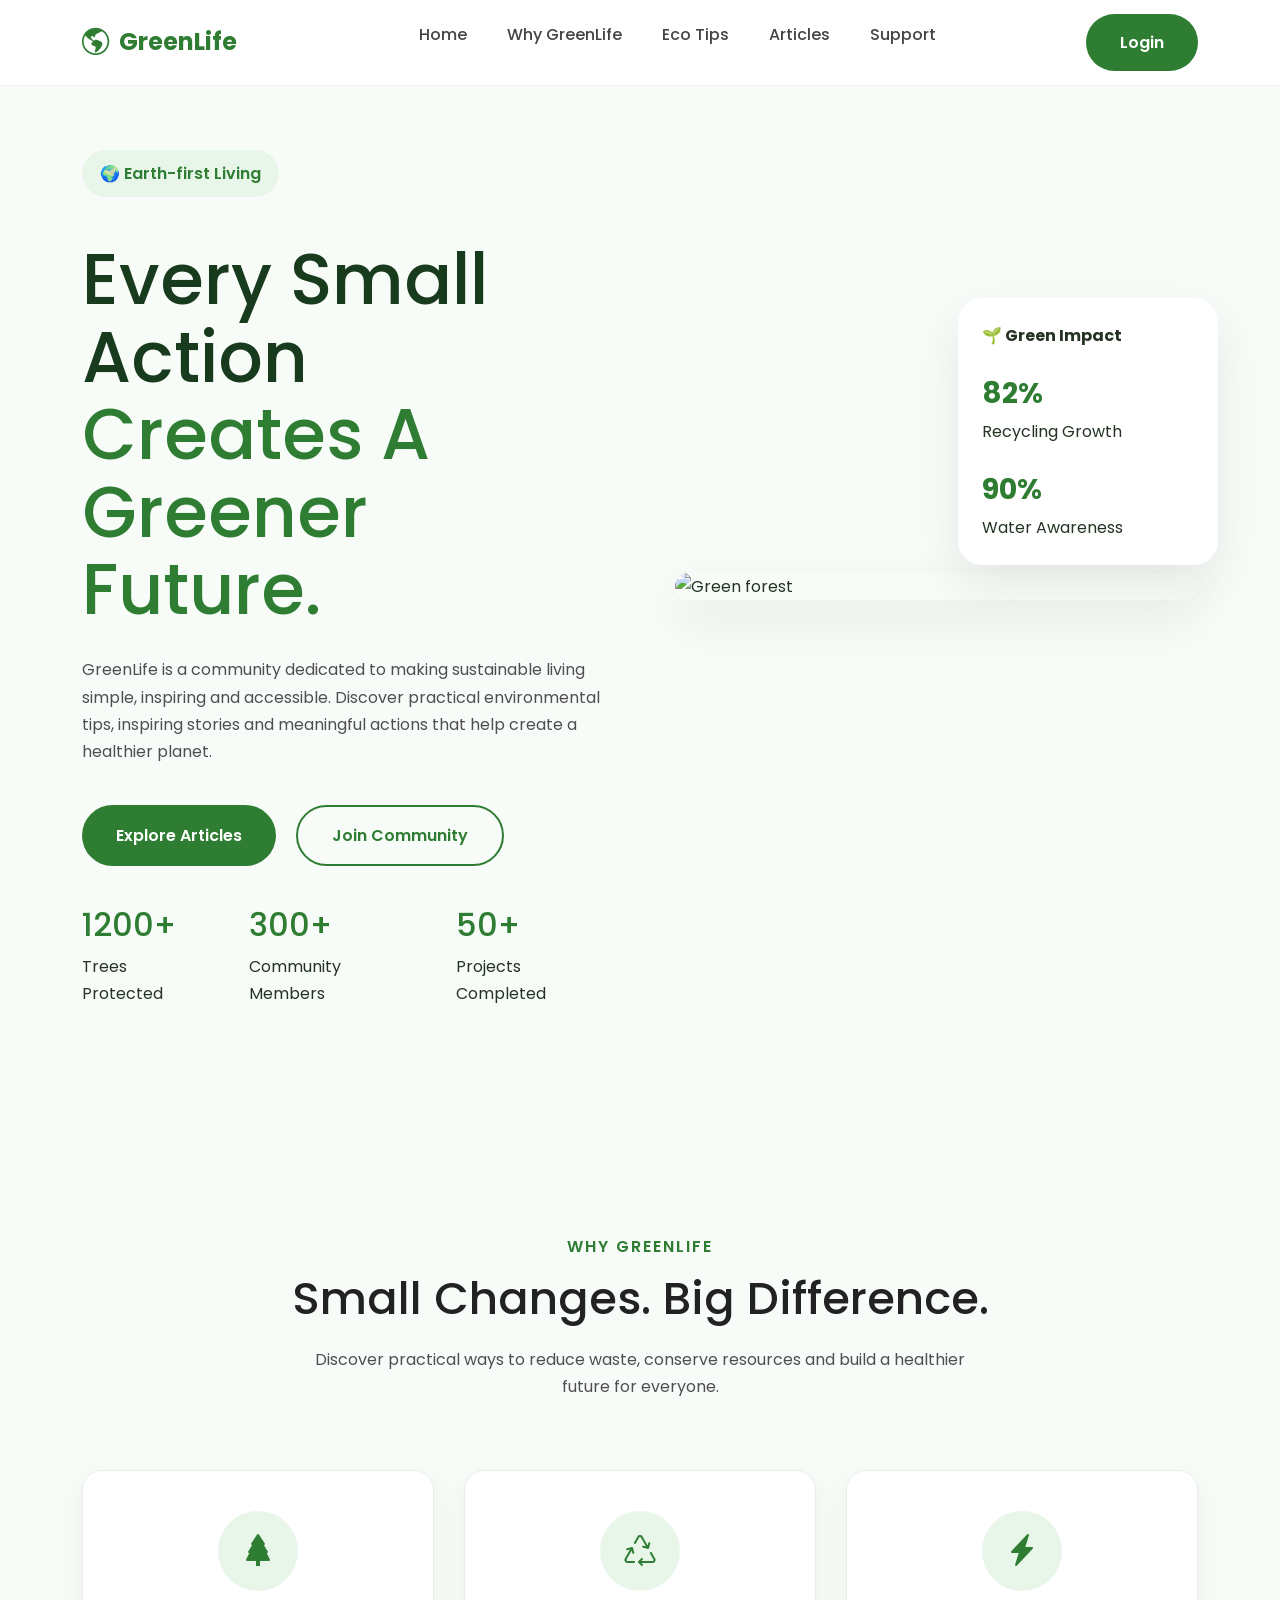
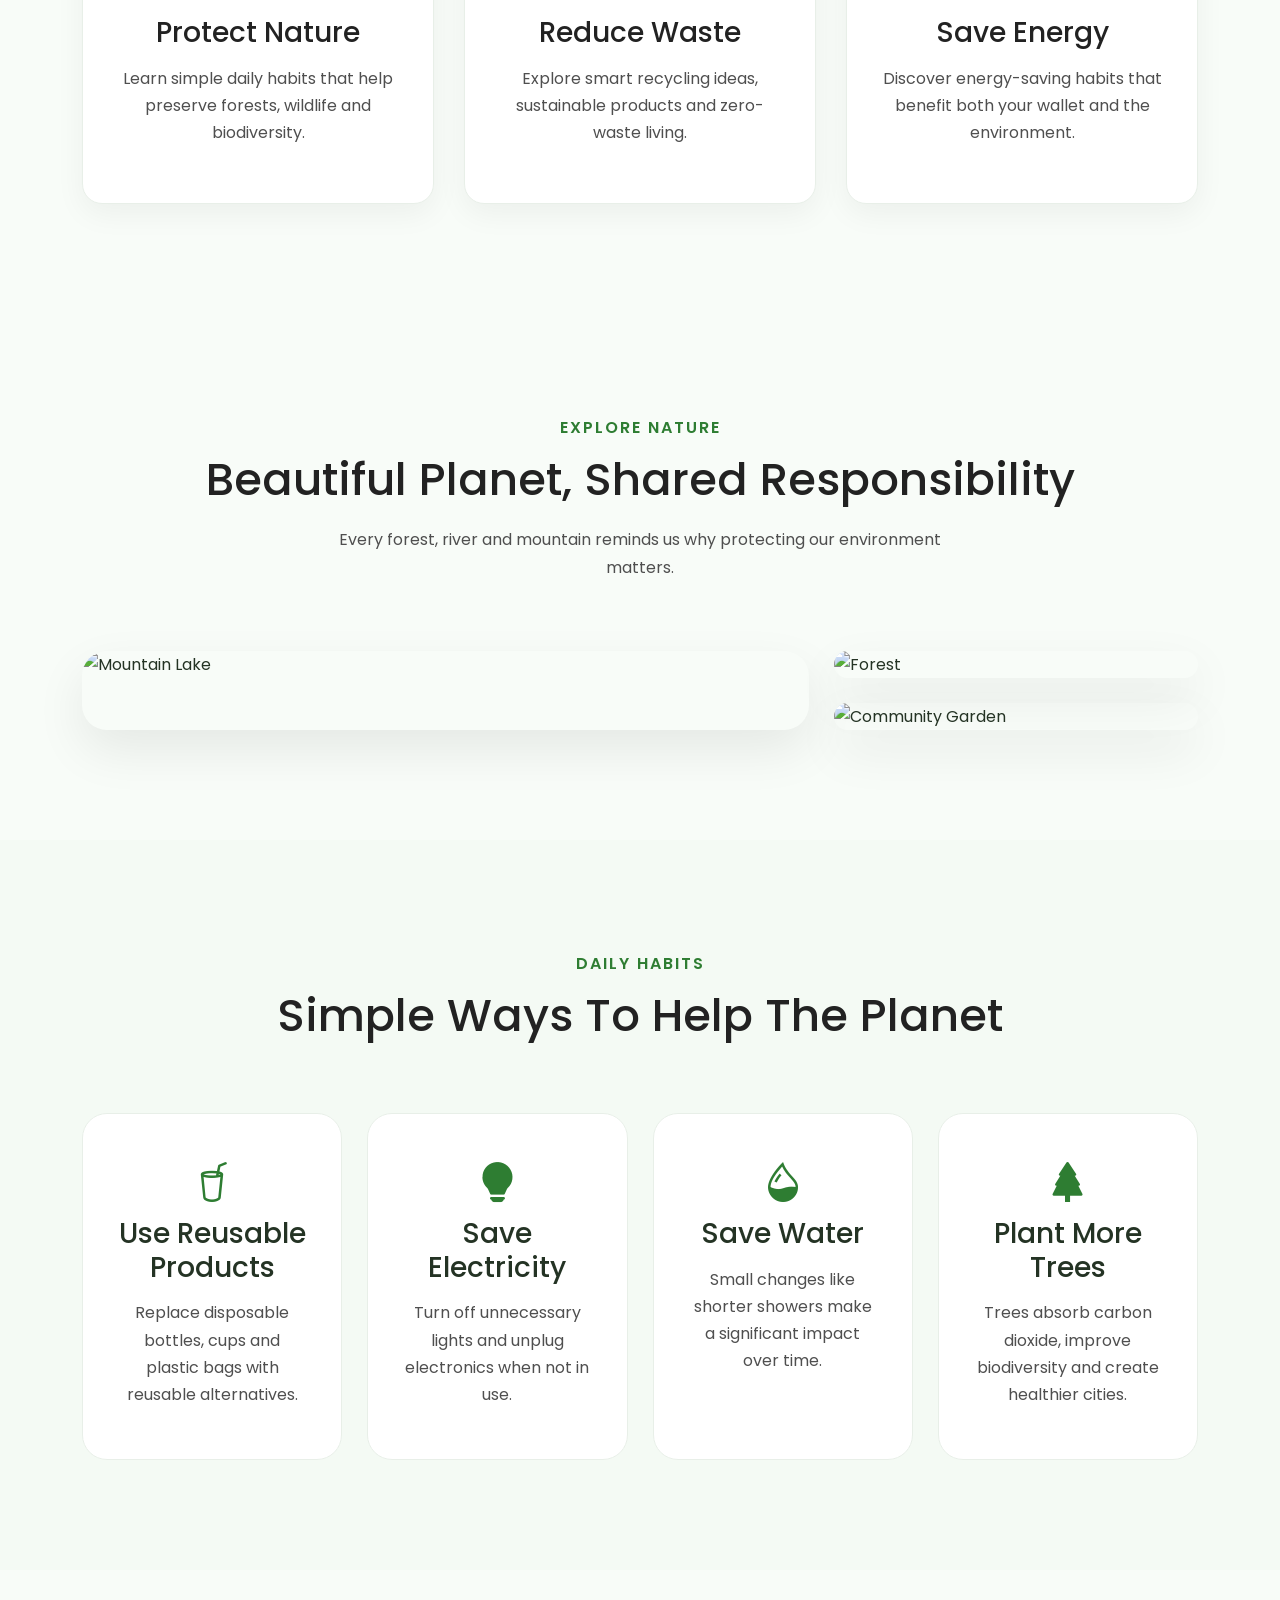
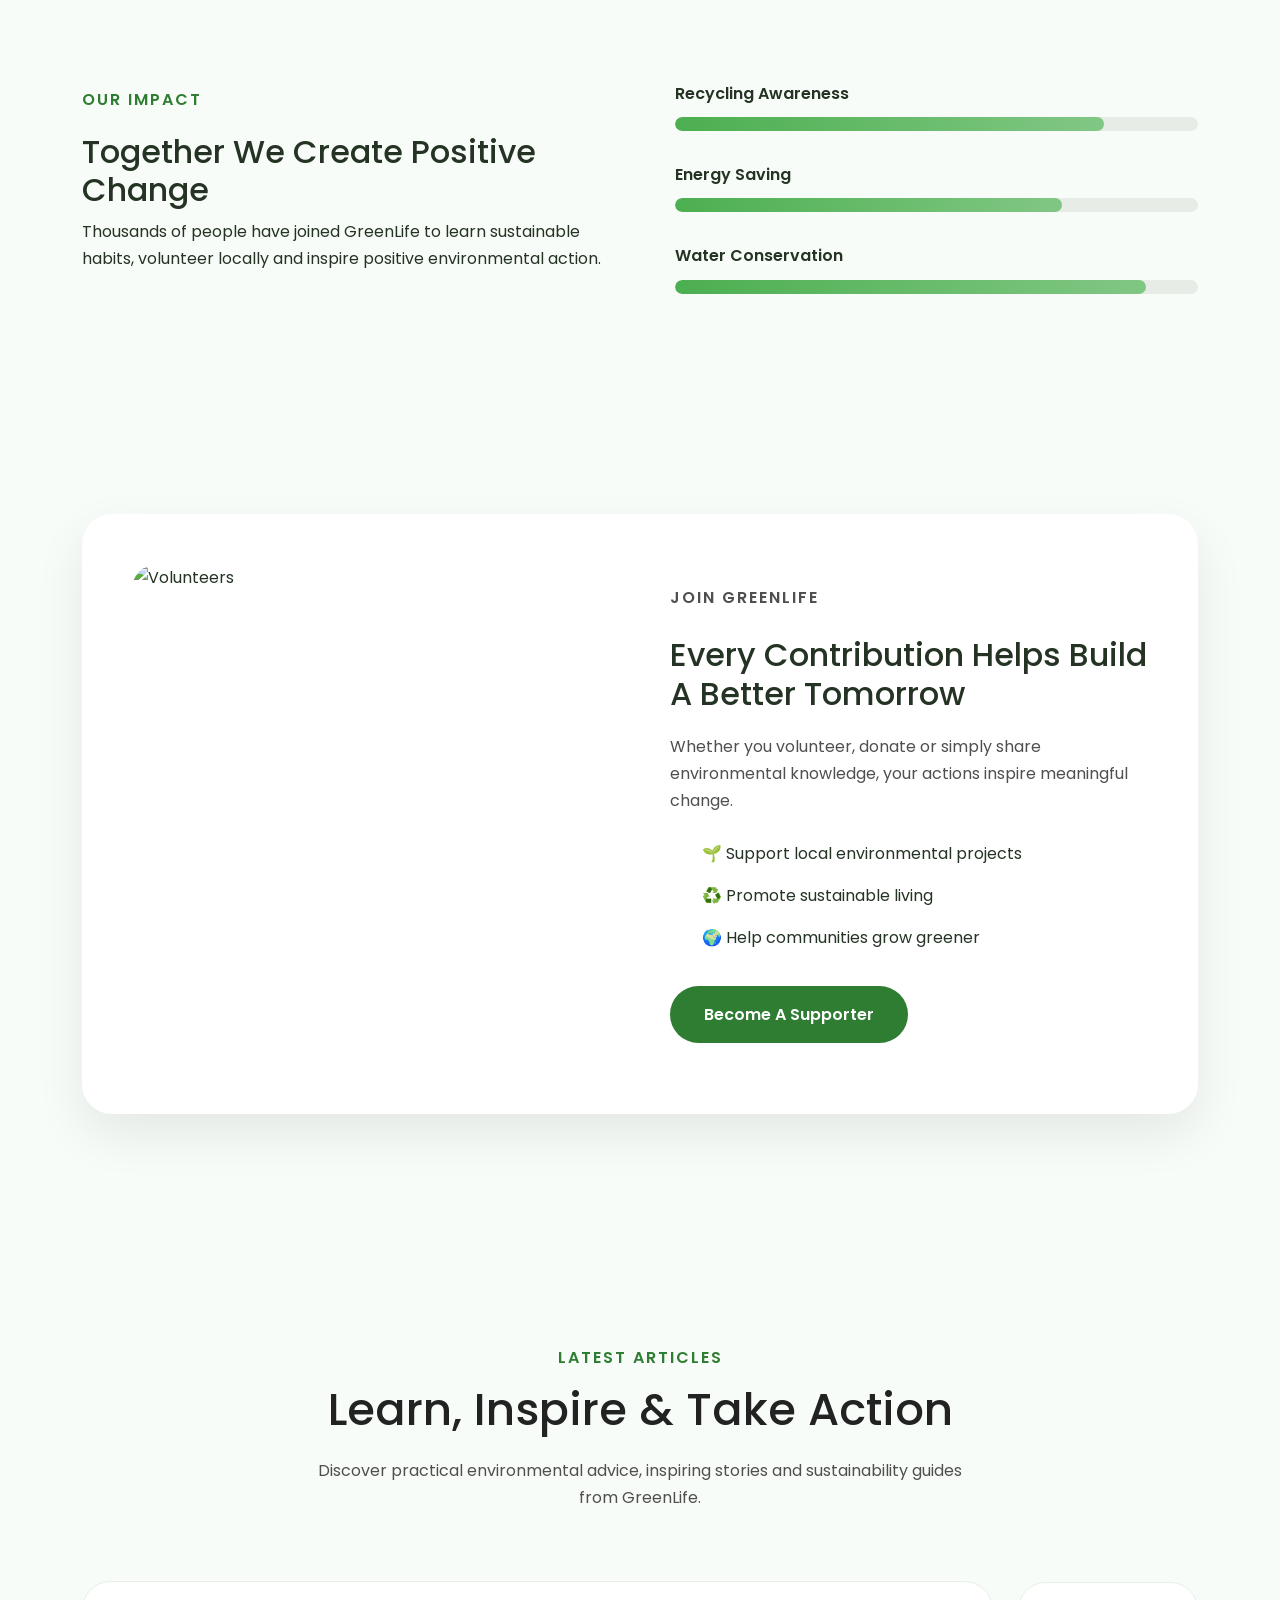
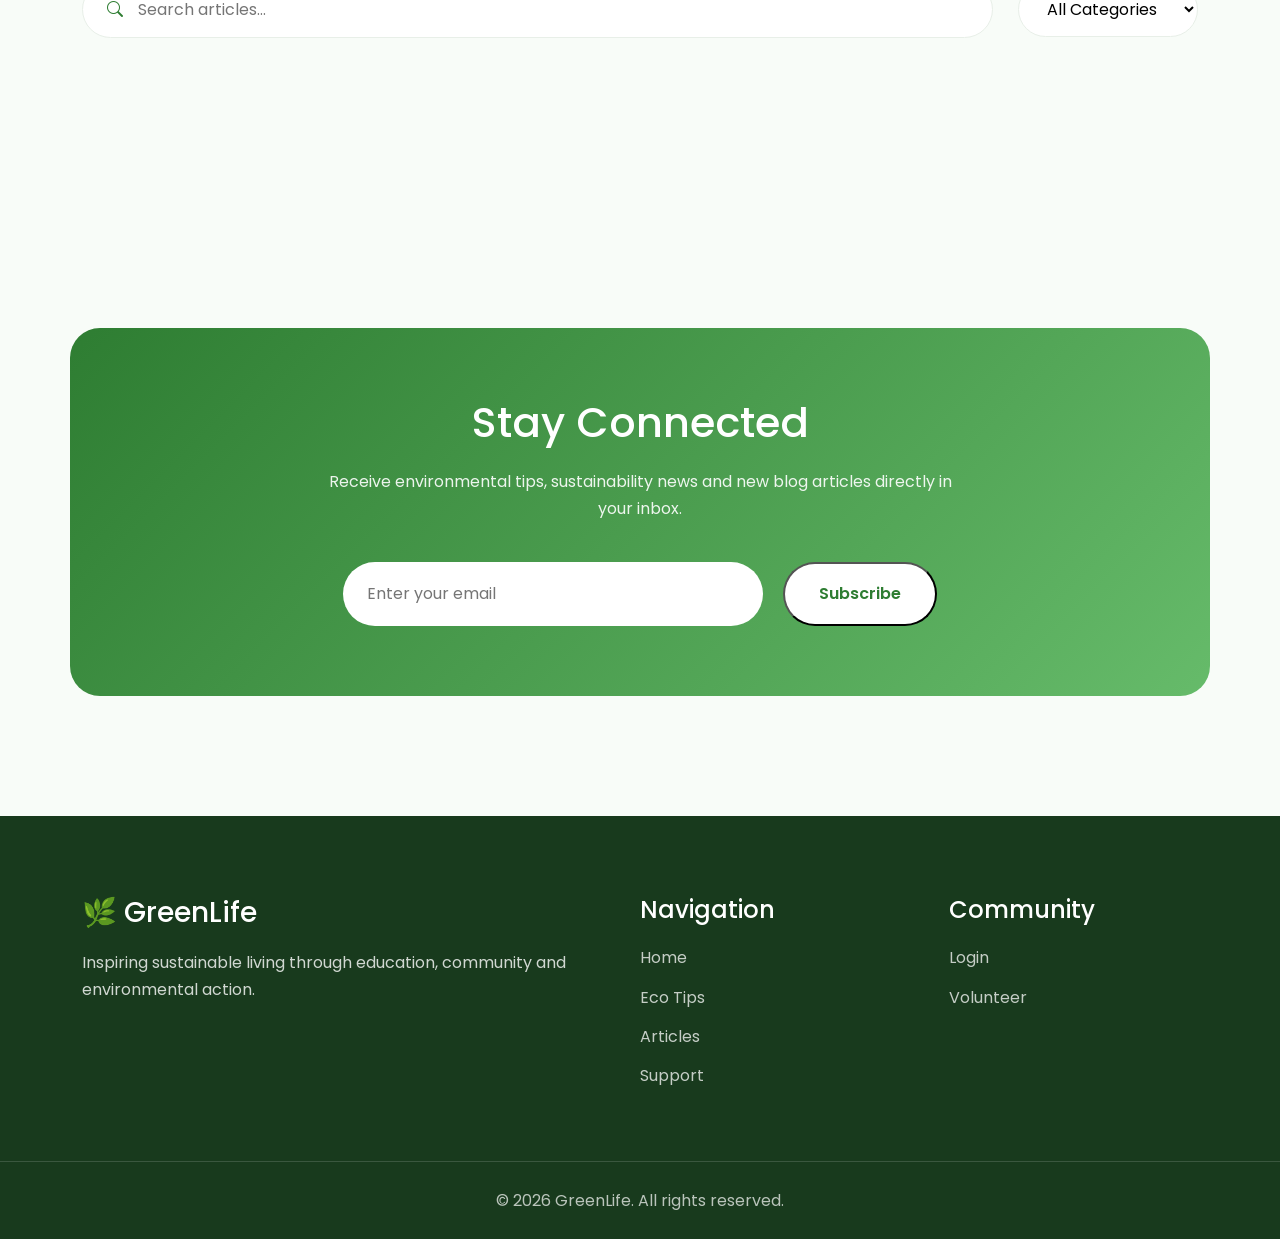
==== commit 56ebc15c: "eco-tips(ON-GOING) Page works now, still looks bland but will improve, thinking of adding something " ====
--- a/index.html
+++ b/index.html
@@ -85,7 +85,7 @@
 
             <li>
 
-                <a href="#tips">
+                <a href="eco-tips.html">
 
                     Eco Tips
 
@@ -875,8 +875,6 @@
 
             <a href="support.html">Volunteer</a>
 
-            <a href="dashboard.html">Dashboard</a>
-
         </div>
 
     </div>
--- a/css/style.css
+++ b/css/style.css
@@ -790,7 +790,7 @@
 
     width:100%;
 
-    height:100%;
+    height:500px;
 
     object-fit:cover;
 
@@ -1425,4 +1425,36 @@
 
     transition:.8s ease;
 
+}
+
+.logout-btn {
+    display: inline-flex;
+    align-items: center;
+    gap: 8px;
+
+    padding: 9px 16px;
+
+    border: 1px solid #dfe8e2;
+    border-radius: 999px;
+
+    background: #f5faf6;
+    color: #2f6f45;
+
+    font-family: inherit;
+    font-size: 14px;
+    font-weight: 600;
+
+    cursor: pointer;
+
+    transition: all 0.25s ease;
+}
+
+.logout-btn:hover {
+    background: #e7f3ea;
+    border-color: #bcd9c4;
+    transform: translateY(-2px);
+}
+
+.logout-btn i {
+    font-size: 16px;
 }
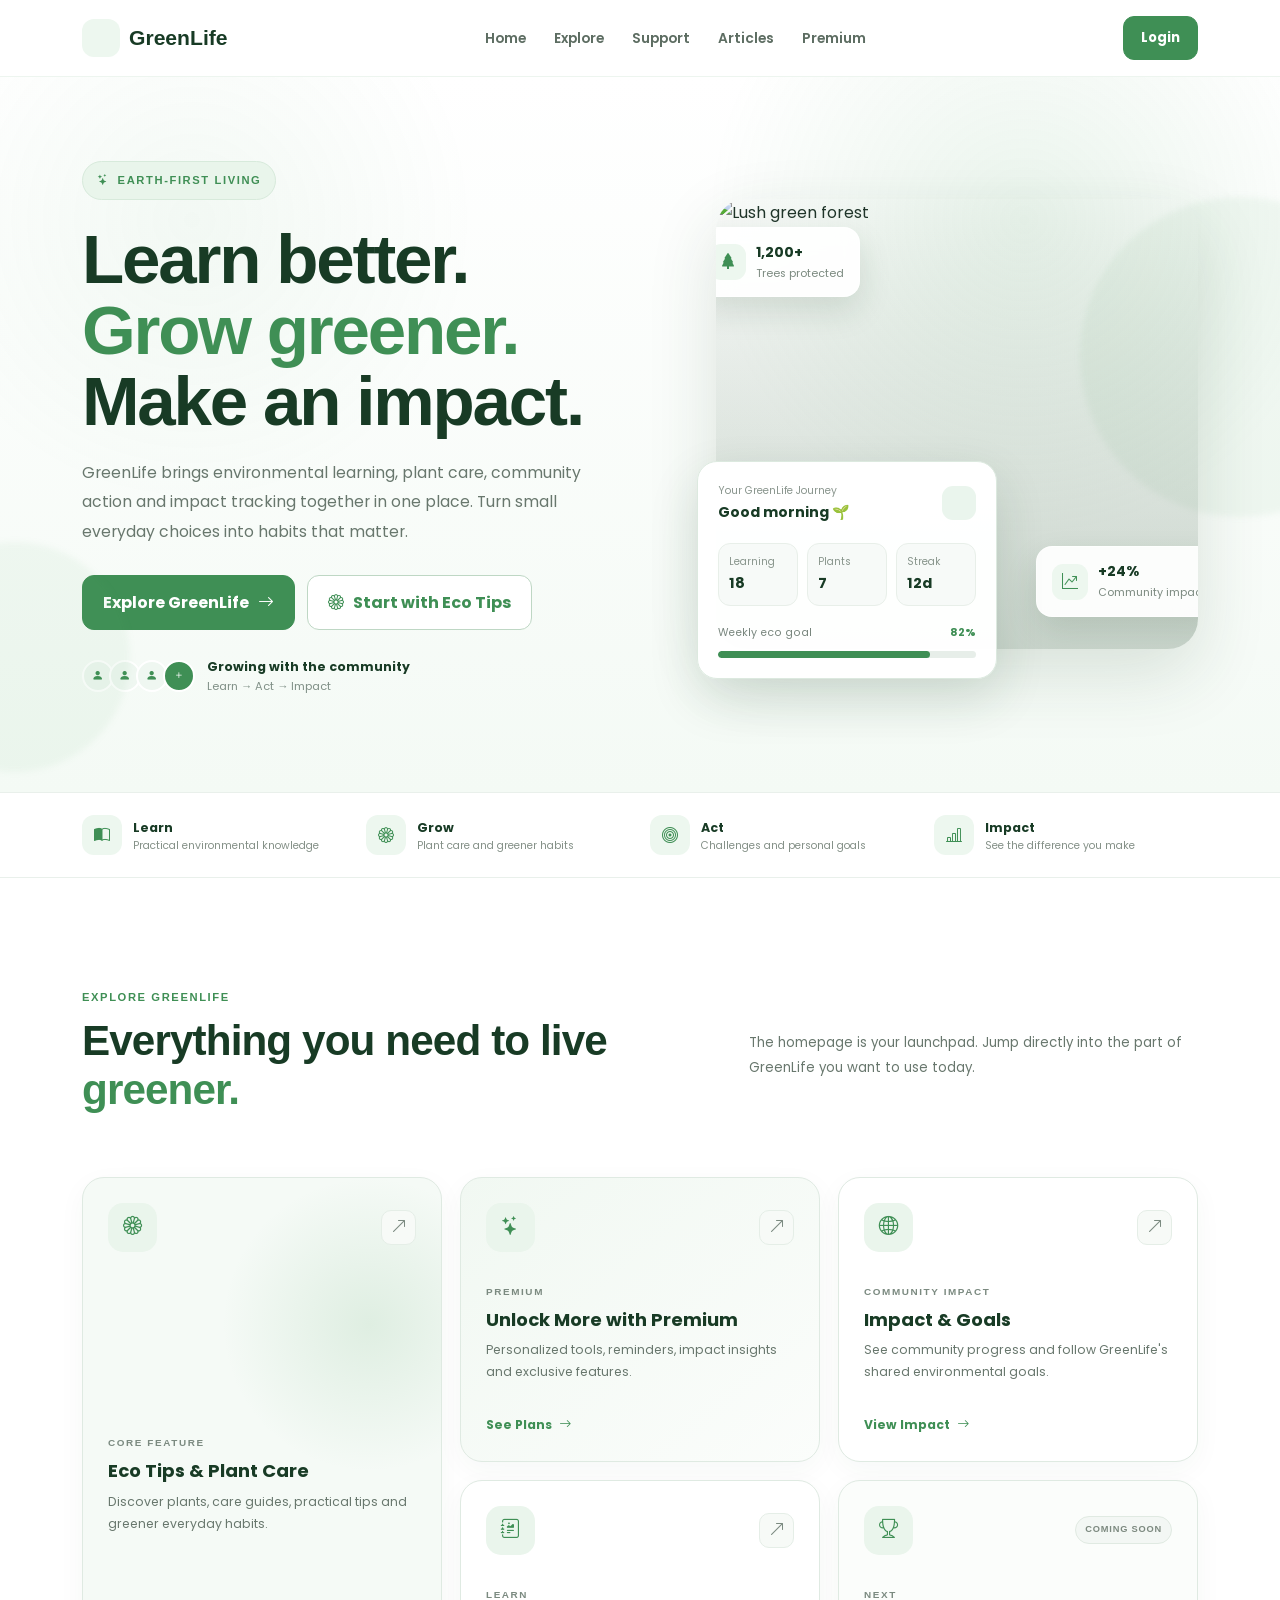
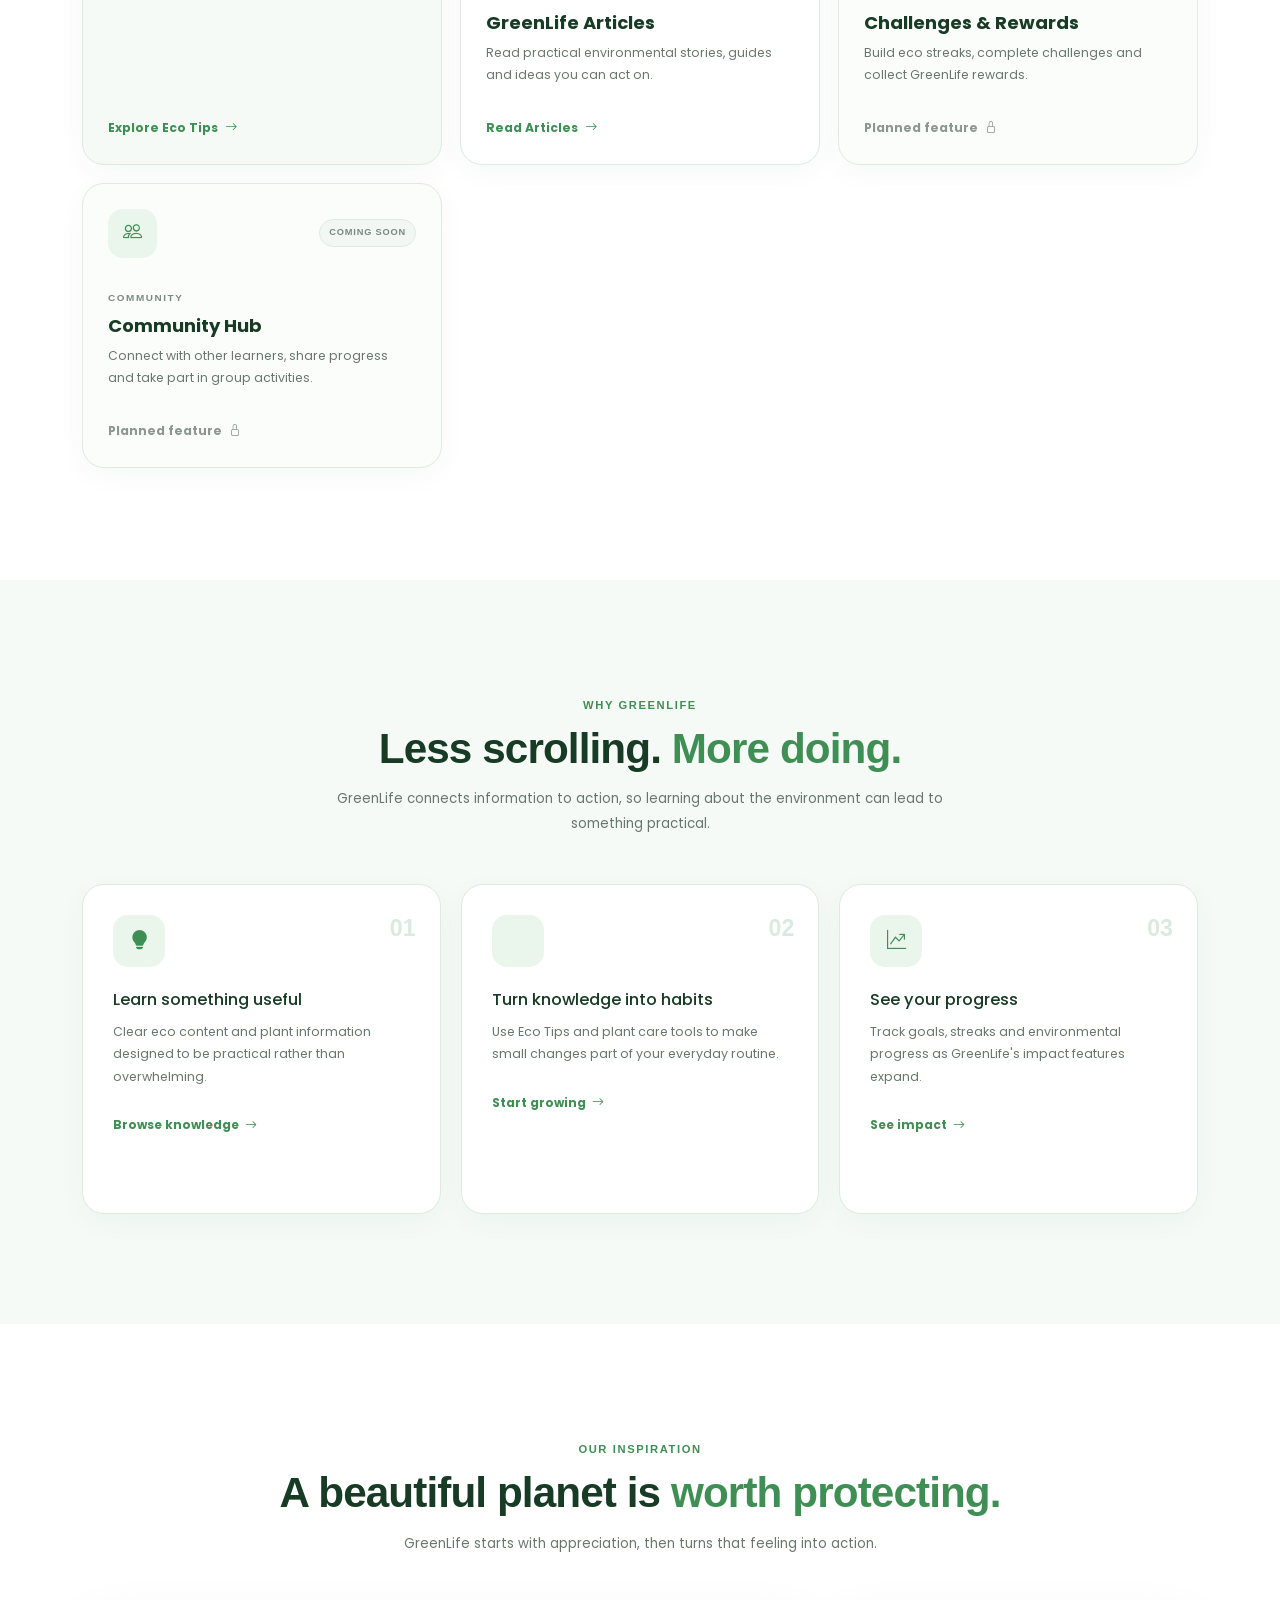
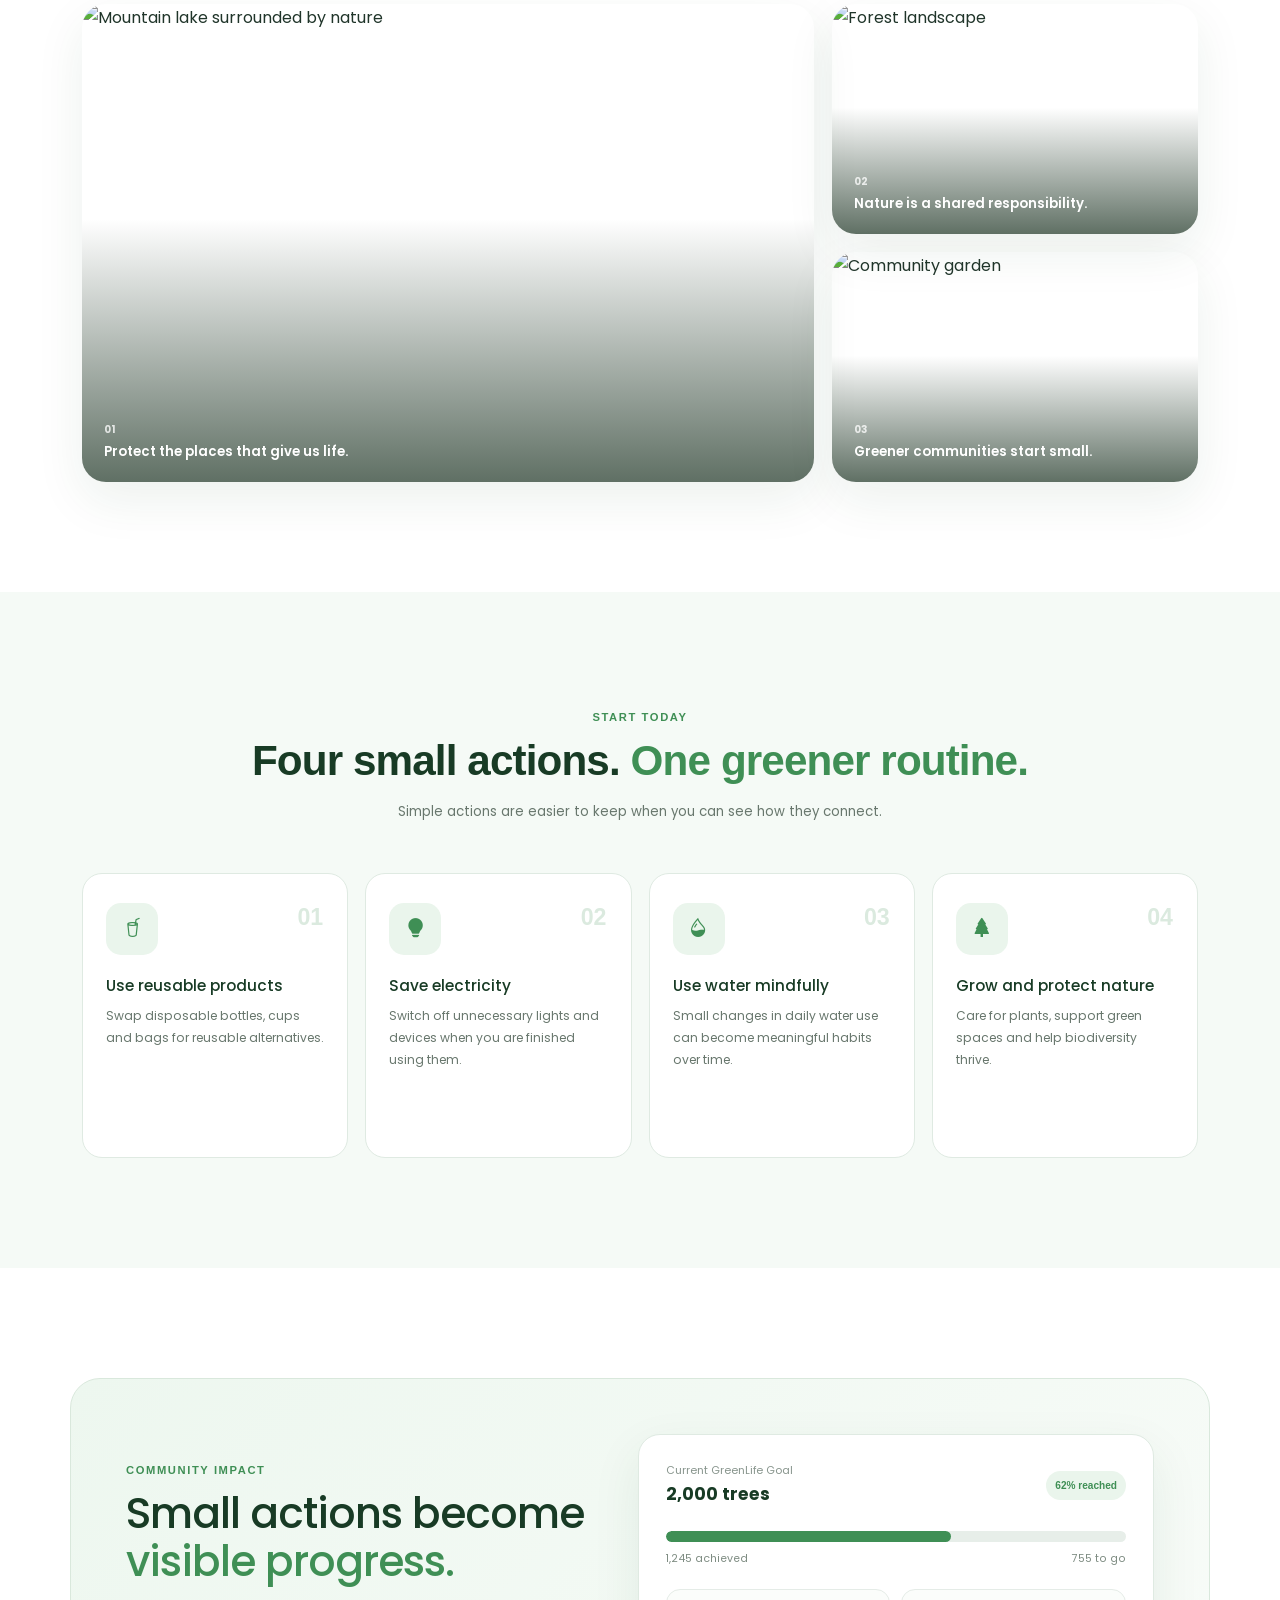
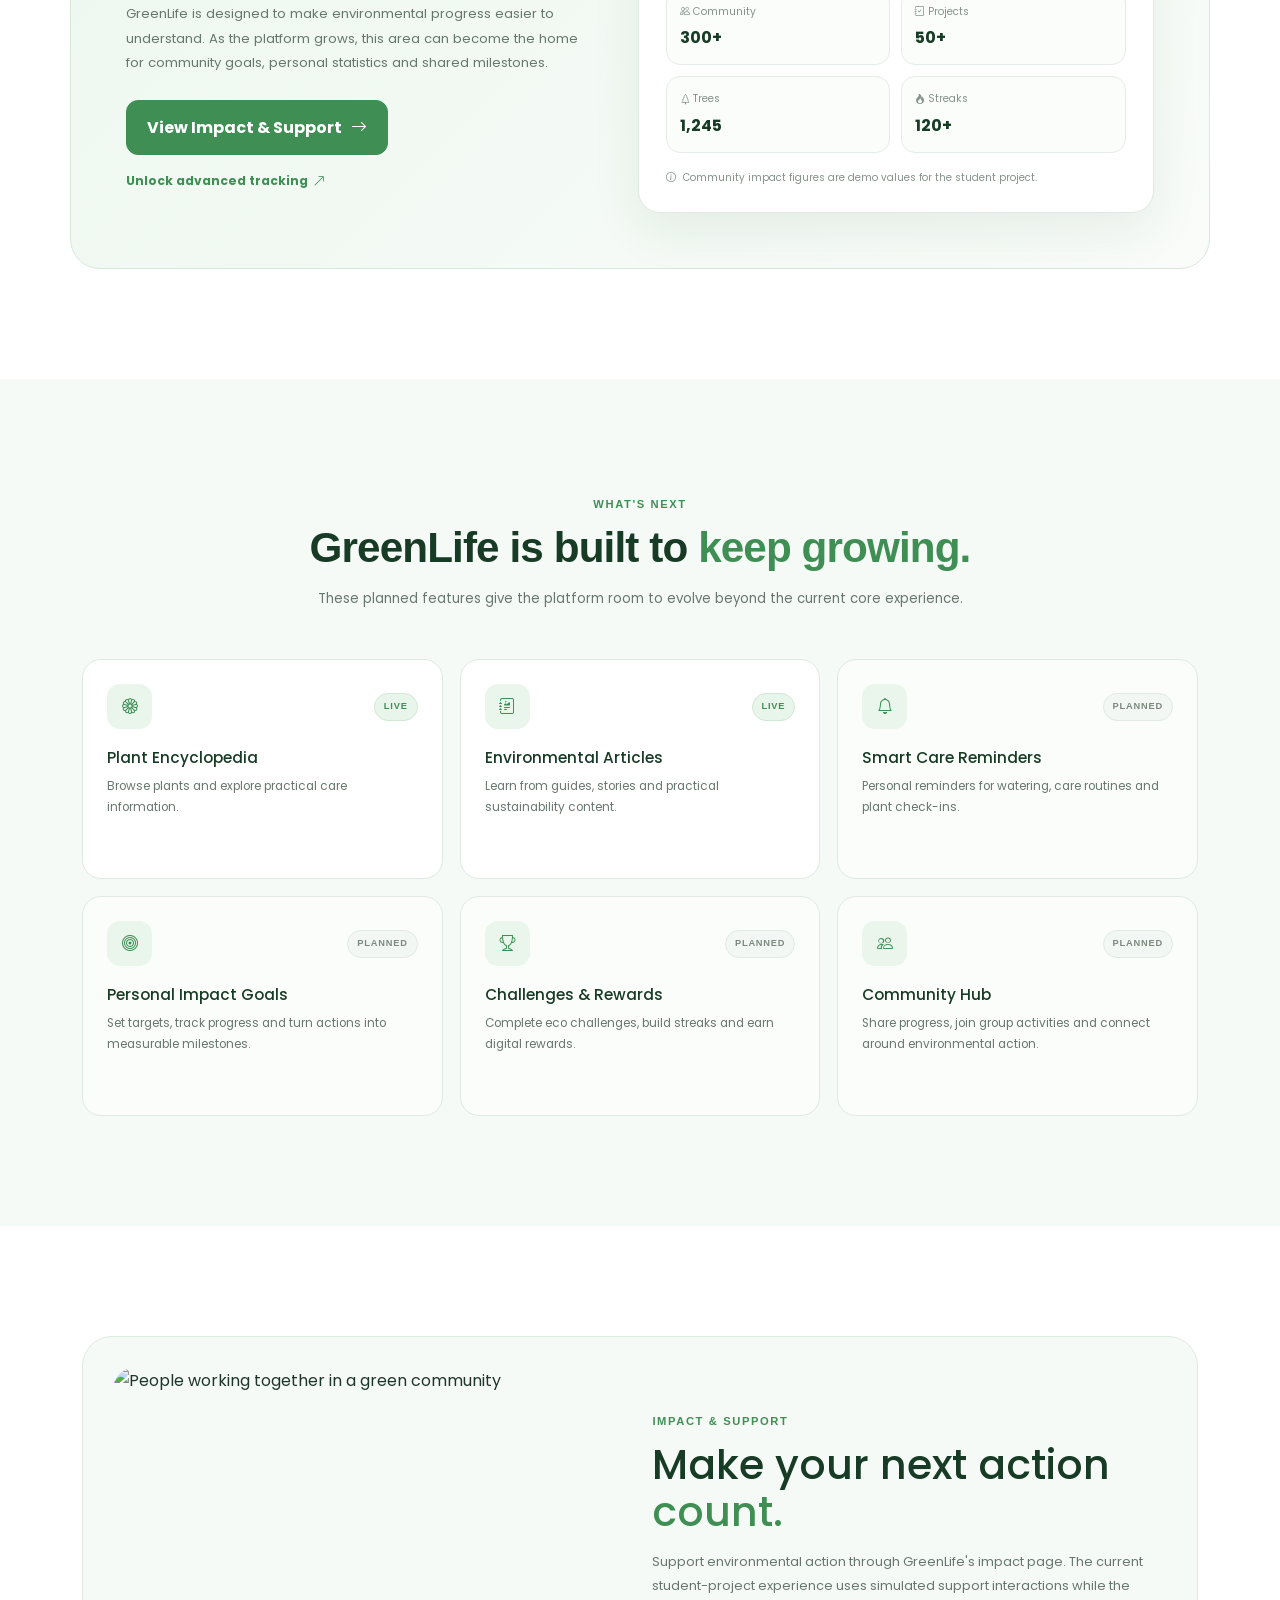
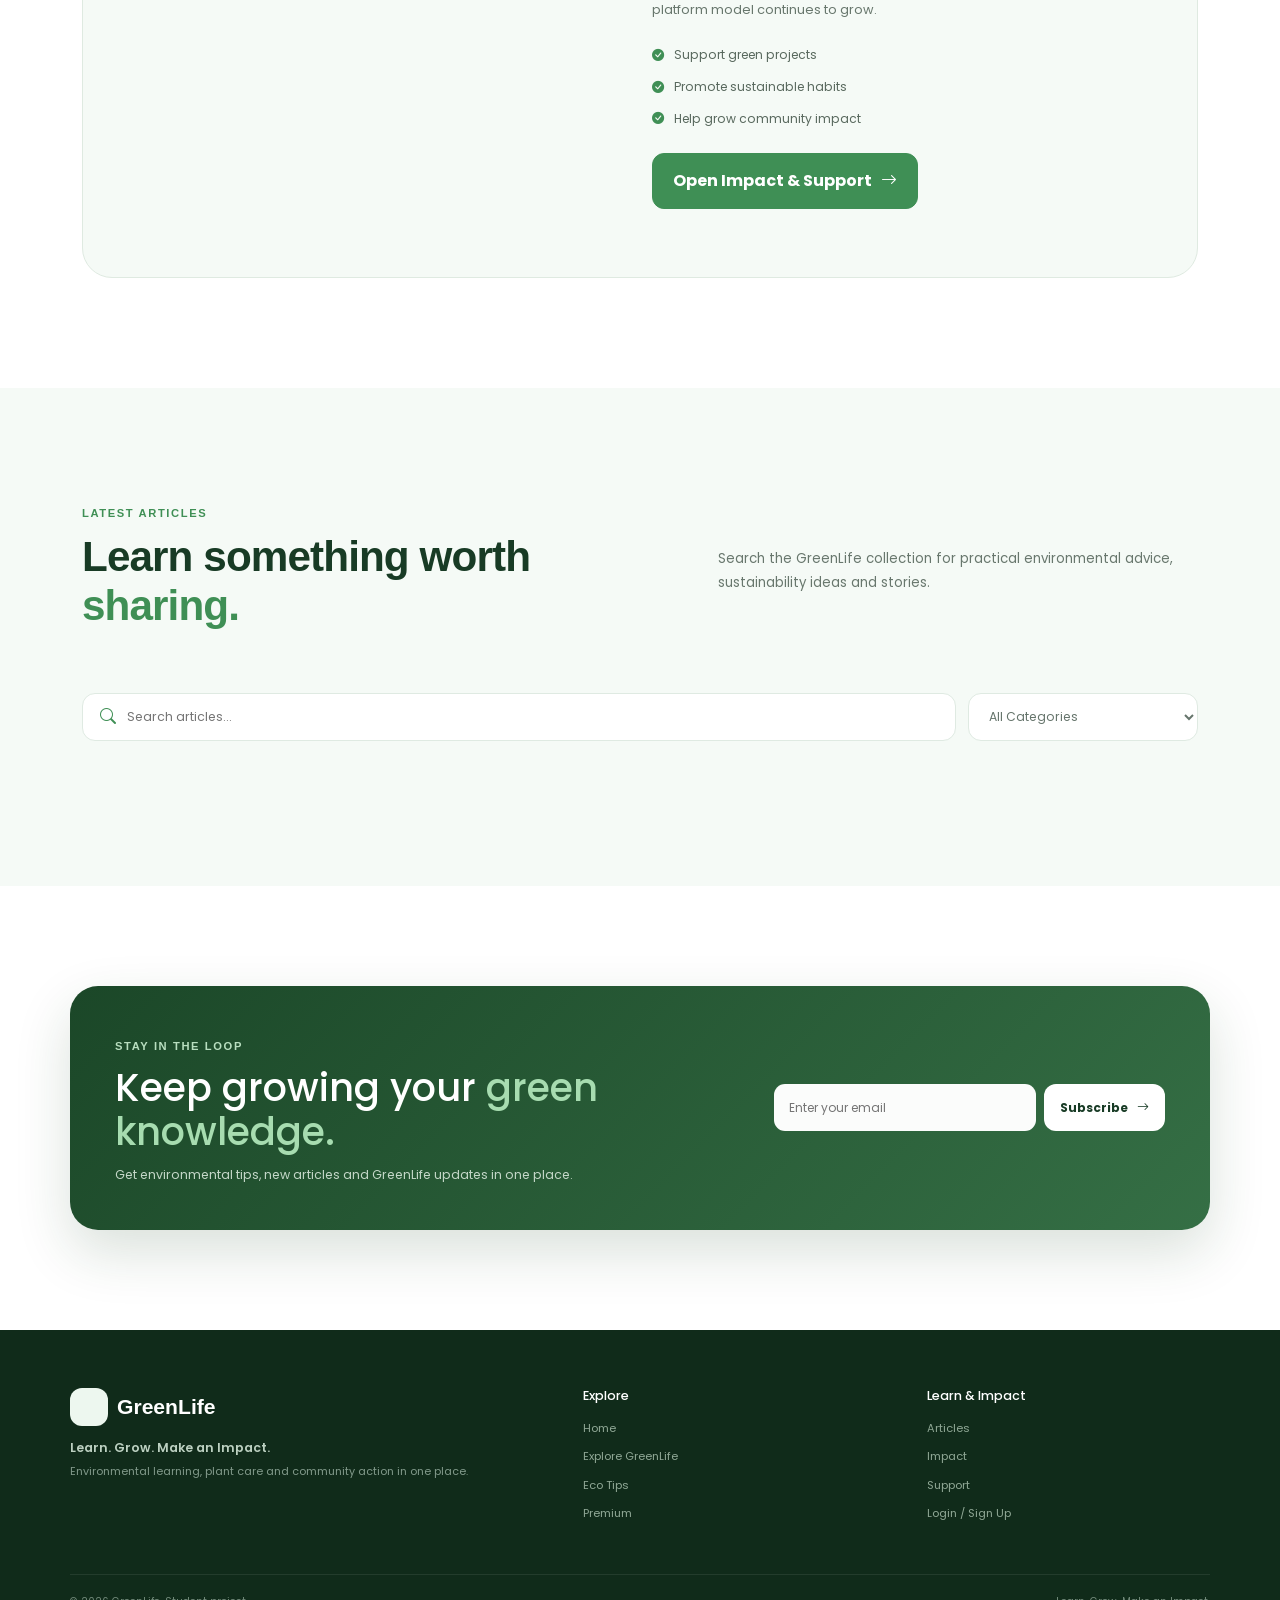
==== commit fd9401b0: "CSS / Premium feature fixed layouts and stuffs. Still broken somewhere then and there. Add premium f" ====
--- a/index.html
+++ b/index.html
@@ -1,899 +1,678 @@
 <!DOCTYPE html>
 <html lang="en">
-
 <head>
-
     <meta charset="UTF-8">
-
-    <meta name="viewport"
-          content="width=device-width, initial-scale=1.0">
-
-    <title>GreenLife | Together For A Greener Future</title>
-
-    <!-- Google Font -->
-
-    <link rel="preconnect"
-          href="https://fonts.googleapis.com">
-
-    <link rel="preconnect"
-          href="https://fonts.gstatic.com"
-          crossorigin>
-
-    <link href="https://fonts.googleapis.com/css2?family=Poppins:wght@300;400;500;600;700;800&display=swap"
-          rel="stylesheet">
-
-    <!-- Bootstrap -->
-
-    <link href="https://cdn.jsdelivr.net/npm/bootstrap@5.3.7/dist/css/bootstrap.min.css"
-          rel="stylesheet">
-
-    <!-- Bootstrap Icons -->
-
-    <link rel="stylesheet"
-          href="https://cdn.jsdelivr.net/npm/bootstrap-icons@1.13.1/font/bootstrap-icons.min.css">
-
-    <!-- Main CSS -->
-
-    <link rel="stylesheet"
-          href="css/style.css">
-
+    <meta name="viewport" content="width=device-width, initial-scale=1.0">
+
+    <title>GreenLife | Learn. Grow. Make an Impact.</title>
+
+    <link rel="preconnect" href="https://fonts.googleapis.com">
+    <link rel="preconnect" href="https://fonts.gstatic.com" crossorigin>
+    <link href="https://fonts.googleapis.com/css2?family=Poppins:wght@300;400;500;600;700;800&display=swap" rel="stylesheet">
+
+    <link href="https://cdn.jsdelivr.net/npm/bootstrap@5.3.7/dist/css/bootstrap.min.css" rel="stylesheet">
+    <link rel="stylesheet" href="https://cdn.jsdelivr.net/npm/bootstrap-icons@1.13.1/font/bootstrap-icons.min.css">
+
+    <link rel="stylesheet" href="css/style.css">
 </head>
 
 <body>
-
 <div class="page-wrapper">
 
-<!-- ===================================== -->
-<!-- NAVBAR -->
-<!-- ===================================== -->
-
+<!-- =====================================================
+     NAVBAR
+===================================================== -->
 <nav class="top-nav">
-
+    <div class="container nav-inner">
+
+        <a href="index.html" class="nav-logo">
+            <span class="logo-mark"><i class="bi bi-leaf-fill"></i></span>
+            <span>GreenLife</span>
+        </a>
+
+        <ul class="nav-menu">
+            <li><a href="#home">Home</a></li>
+            <li><a href="#explore">Explore</a></li>
+            <li><a href="#impact">Support</a></li>
+            <li><a href="#blogs">Articles</a></li>
+            <li><a href="premium.html">Premium</a></li>
+        </ul>
+
+        <div id="navActions" class="nav-actions">
+            <a href="auth.html" class="primary-btn nav-login">Login</a>
+        </div>
+
+    </div>
+</nav>
+
+<!-- =====================================================
+     HERO
+===================================================== -->
+<header id="home" class="hero-section">
+    <div class="hero-glow hero-glow-one"></div>
+    <div class="hero-glow hero-glow-two"></div>
+
+    <div class="container hero-grid">
+
+        <div class="hero-content">
+            <span class="eyebrow-pill">
+                <i class="bi bi-stars"></i>
+                Earth-first living
+            </span>
+
+            <h1>
+                Learn better.
+                <span>Grow greener.</span>
+                Make an impact.
+            </h1>
+
+            <p class="hero-description">
+                GreenLife brings environmental learning, plant care,
+                community action and impact tracking together in one place.
+                Turn small everyday choices into habits that matter.
+            </p>
+
+            <div class="hero-buttons">
+                <a href="#explore" class="primary-btn">
+                    Explore GreenLife
+                    <i class="bi bi-arrow-right"></i>
+                </a>
+
+                <a href="eco-tips.html" class="secondary-btn">
+                    <i class="bi bi-flower1"></i>
+                    Start with Eco Tips
+                </a>
+            </div>
+
+            <div class="hero-proof">
+                <div class="proof-avatars">
+                    <span><i class="bi bi-person-fill"></i></span>
+                    <span><i class="bi bi-person-fill"></i></span>
+                    <span><i class="bi bi-person-fill"></i></span>
+                    <span><i class="bi bi-plus"></i></span>
+                </div>
+                <div>
+                    <strong>Growing with the community</strong>
+                    <small>Learn → Act → Impact</small>
+                </div>
+            </div>
+        </div>
+
+        <div class="hero-visual">
+            <div class="hero-image-frame">
+                <img src="https://images.unsplash.com/photo-1441974231531-c6227db76b6e?auto=format&fit=crop&w=1400&q=80" alt="Lush green forest">
+
+                <div class="hero-image-overlay"></div>
+
+                <div class="impact-chip impact-chip-top">
+                    <span class="chip-icon"><i class="bi bi-tree-fill"></i></span>
+                    <span>
+                        <strong>1,200+</strong>
+                        <small>Trees protected</small>
+                    </span>
+                </div>
+
+                <div class="impact-chip impact-chip-bottom">
+                    <span class="chip-icon"><i class="bi bi-graph-up-arrow"></i></span>
+                    <span>
+                        <strong>+24%</strong>
+                        <small>Community impact</small>
+                    </span>
+                </div>
+            </div>
+
+            <div class="hero-dashboard-card">
+                <div class="dashboard-card-head">
+                    <div>
+                        <small>Your GreenLife Journey</small>
+                        <strong>Good morning 🌱</strong>
+                    </div>
+                    <span class="dashboard-avatar"><i class="bi bi-leaf"></i></span>
+                </div>
+
+                <div class="mini-stat-row">
+                    <div>
+                        <span>Learning</span>
+                        <strong>18</strong>
+                    </div>
+                    <div>
+                        <span>Plants</span>
+                        <strong>7</strong>
+                    </div>
+                    <div>
+                        <span>Streak</span>
+                        <strong>12d</strong>
+                    </div>
+                </div>
+
+                <div class="mini-progress-label">
+                    <span>Weekly eco goal</span>
+                    <strong>82%</strong>
+                </div>
+                <div class="mini-progress-track">
+                    <span style="width:82%;"></span>
+                </div>
+            </div>
+        </div>
+    </div>
+</header>
+
+<!-- =====================================================
+     VALUE STRIP
+===================================================== -->
+<section class="value-strip">
+    <div class="container value-grid">
+        <div class="value-item">
+            <span class="value-icon"><i class="bi bi-book-half"></i></span>
+            <div><strong>Learn</strong><small>Practical environmental knowledge</small></div>
+        </div>
+        <div class="value-item">
+            <span class="value-icon"><i class="bi bi-flower1"></i></span>
+            <div><strong>Grow</strong><small>Plant care and greener habits</small></div>
+        </div>
+        <div class="value-item">
+            <span class="value-icon"><i class="bi bi-bullseye"></i></span>
+            <div><strong>Act</strong><small>Challenges and personal goals</small></div>
+        </div>
+        <div class="value-item">
+            <span class="value-icon"><i class="bi bi-bar-chart-line"></i></span>
+            <div><strong>Impact</strong><small>See the difference you make</small></div>
+        </div>
+    </div>
+</section>
+
+<!-- =====================================================
+     EXPLORE HUB
+===================================================== -->
+<section id="explore" class="explore-section">
     <div class="container">
 
-        <a
-            href="index.html"
-            class="nav-logo">
-
-            <i class="bi bi-globe-americas"></i>
-
-            <span>GreenLife</span>
-
-        </a>
-
-        <ul class="nav-menu">
-
-            <li>
-
-                <a href="#home">
-
-                    Home
-
+        <div class="section-heading left-heading">
+            <div>
+                <p class="section-label">EXPLORE GREENLIFE</p>
+                <h2>Everything you need to live <span>greener.</span></h2>
+            </div>
+            <span>
+                The homepage is your launchpad. Jump directly into the part of
+                GreenLife you want to use today.
+            </span>
+        </div>
+
+        <div class="explore-grid">
+
+            <a href="eco-tips.html" class="explore-card explore-card-large">
+                <div class="explore-card-top">
+                    <span class="explore-icon"><i class="bi bi-flower1"></i></span>
+                    <span class="card-arrow"><i class="bi bi-arrow-up-right"></i></span>
+                </div>
+                <div>
+                    <span class="card-kicker">CORE FEATURE</span>
+                    <h3>Eco Tips & Plant Care</h3>
+                    <p>Discover plants, care guides, practical tips and greener everyday habits.</p>
+                </div>
+                <div class="explore-card-footer">Explore Eco Tips <i class="bi bi-arrow-right"></i></div>
+            </a>
+
+            <a href="premium.html" class="explore-card premium-explore-card">
+                <div class="explore-card-top">
+                    <span class="explore-icon"><i class="bi bi-stars"></i></span>
+                    <span class="card-arrow"><i class="bi bi-arrow-up-right"></i></span>
+                </div>
+                <div>
+                    <span class="card-kicker">PREMIUM</span>
+                    <h3>Unlock More with Premium</h3>
+                    <p>Personalized tools, reminders, impact insights and exclusive features.</p>
+                </div>
+                <div class="explore-card-footer">See Plans <i class="bi bi-arrow-right"></i></div>
+            </a>
+
+            <a href="#impact" class="explore-card">
+                <div class="explore-card-top">
+                    <span class="explore-icon"><i class="bi bi-globe2"></i></span>
+                    <span class="card-arrow"><i class="bi bi-arrow-up-right"></i></span>
+                </div>
+                <div>
+                    <span class="card-kicker">COMMUNITY IMPACT</span>
+                    <h3>Impact & Goals</h3>
+                    <p>See community progress and follow GreenLife's shared environmental goals.</p>
+                </div>
+                <div class="explore-card-footer">View Impact <i class="bi bi-arrow-right"></i></div>
+            </a>
+
+            <a href="#blogs" class="explore-card">
+                <div class="explore-card-top">
+                    <span class="explore-icon"><i class="bi bi-journal-richtext"></i></span>
+                    <span class="card-arrow"><i class="bi bi-arrow-up-right"></i></span>
+                </div>
+                <div>
+                    <span class="card-kicker">LEARN</span>
+                    <h3>GreenLife Articles</h3>
+                    <p>Read practical environmental stories, guides and ideas you can act on.</p>
+                </div>
+                <div class="explore-card-footer">Read Articles <i class="bi bi-arrow-right"></i></div>
+            </a>
+
+            <div class="explore-card future-card">
+                <div class="explore-card-top">
+                    <span class="explore-icon"><i class="bi bi-trophy"></i></span>
+                    <span class="coming-soon-pill">COMING SOON</span>
+                </div>
+                <div>
+                    <span class="card-kicker">NEXT</span>
+                    <h3>Challenges & Rewards</h3>
+                    <p>Build eco streaks, complete challenges and collect GreenLife rewards.</p>
+                </div>
+                <div class="explore-card-footer muted-footer">Planned feature <i class="bi bi-lock"></i></div>
+            </div>
+
+            <div class="explore-card future-card">
+                <div class="explore-card-top">
+                    <span class="explore-icon"><i class="bi bi-people"></i></span>
+                    <span class="coming-soon-pill">COMING SOON</span>
+                </div>
+                <div>
+                    <span class="card-kicker">COMMUNITY</span>
+                    <h3>Community Hub</h3>
+                    <p>Connect with other learners, share progress and take part in group activities.</p>
+                </div>
+                <div class="explore-card-footer muted-footer">Planned feature <i class="bi bi-lock"></i></div>
+            </div>
+        </div>
+    </div>
+</section>
+
+<!-- =====================================================
+     WHY GREENLIFE
+===================================================== -->
+<section class="feature-section">
+    <div class="container">
+        <div class="section-heading">
+            <p class="section-label">WHY GREENLIFE</p>
+            <h2>Less scrolling. <span>More doing.</span></h2>
+            <span>
+                GreenLife connects information to action, so learning about the
+                environment can lead to something practical.
+            </span>
+        </div>
+
+        <div class="feature-grid">
+            <article class="feature-card">
+                <div class="feature-icon"><i class="bi bi-lightbulb-fill"></i></div>
+                <span class="feature-number">01</span>
+                <h3>Learn something useful</h3>
+                <p>Clear eco content and plant information designed to be practical rather than overwhelming.</p>
+                <a href="#blogs">Browse knowledge <i class="bi bi-arrow-right"></i></a>
+            </article>
+
+            <article class="feature-card">
+                <div class="feature-icon"><i class="bi bi-seedling"></i></div>
+                <span class="feature-number">02</span>
+                <h3>Turn knowledge into habits</h3>
+                <p>Use Eco Tips and plant care tools to make small changes part of your everyday routine.</p>
+                <a href="eco-tips.html">Start growing <i class="bi bi-arrow-right"></i></a>
+            </article>
+
+            <article class="feature-card">
+                <div class="feature-icon"><i class="bi bi-graph-up-arrow"></i></div>
+                <span class="feature-number">03</span>
+                <h3>See your progress</h3>
+                <p>Track goals, streaks and environmental progress as GreenLife's impact features expand.</p>
+                <a href="#impact">See impact <i class="bi bi-arrow-right"></i></a>
+            </article>
+        </div>
+    </div>
+</section>
+
+<!-- =====================================================
+     NATURE GALLERY
+===================================================== -->
+<section class="gallery-section">
+    <div class="container">
+        <div class="section-heading">
+            <p class="section-label">OUR INSPIRATION</p>
+            <h2>A beautiful planet is <span>worth protecting.</span></h2>
+            <span>GreenLife starts with appreciation, then turns that feeling into action.</span>
+        </div>
+
+        <div class="gallery-grid">
+            <div class="gallery-item large">
+                <img src="https://images.unsplash.com/photo-1506744038136-46273834b3fb?auto=format&fit=crop&w=1400&q=80" alt="Mountain lake surrounded by nature">
+                <div class="gallery-caption">
+                    <span>01</span>
+                    <strong>Protect the places that give us life.</strong>
+                </div>
+            </div>
+            <div class="gallery-item">
+                <img src="https://images.unsplash.com/photo-1473773508845-188df298d2d1?auto=format&fit=crop&w=900&q=80" alt="Forest landscape">
+                <div class="gallery-caption">
+                    <span>02</span>
+                    <strong>Nature is a shared responsibility.</strong>
+                </div>
+            </div>
+            <div class="gallery-item">
+                <img src="https://images.unsplash.com/photo-1466611653911-95081537e5b7?auto=format&fit=crop&w=900&q=80" alt="Community garden">
+                <div class="gallery-caption">
+                    <span>03</span>
+                    <strong>Greener communities start small.</strong>
+                </div>
+            </div>
+        </div>
+    </div>
+</section>
+
+<!-- =====================================================
+     DAILY ACTIONS
+===================================================== -->
+<section id="tips" class="tips-section">
+    <div class="container">
+        <div class="section-heading">
+            <p class="section-label">START TODAY</p>
+            <h2>Four small actions. <span>One greener routine.</span></h2>
+            <span>Simple actions are easier to keep when you can see how they connect.</span>
+        </div>
+
+        <div class="tips-grid">
+            <article class="tip-card">
+                <div class="tip-index">01</div>
+                <div class="tip-icon"><i class="bi bi-cup-straw"></i></div>
+                <h3>Use reusable products</h3>
+                <p>Swap disposable bottles, cups and bags for reusable alternatives.</p>
+            </article>
+
+            <article class="tip-card">
+                <div class="tip-index">02</div>
+                <div class="tip-icon"><i class="bi bi-lightbulb-fill"></i></div>
+                <h3>Save electricity</h3>
+                <p>Switch off unnecessary lights and devices when you are finished using them.</p>
+            </article>
+
+            <article class="tip-card">
+                <div class="tip-index">03</div>
+                <div class="tip-icon"><i class="bi bi-droplet-half"></i></div>
+                <h3>Use water mindfully</h3>
+                <p>Small changes in daily water use can become meaningful habits over time.</p>
+            </article>
+
+            <article class="tip-card">
+                <div class="tip-index">04</div>
+                <div class="tip-icon"><i class="bi bi-tree-fill"></i></div>
+                <h3>Grow and protect nature</h3>
+                <p>Care for plants, support green spaces and help biodiversity thrive.</p>
+            </article>
+        </div>
+    </div>
+</section>
+
+<!-- =====================================================
+     IMPACT
+===================================================== -->
+<section id="impact" class="impact-section">
+    <div class="container impact-panel">
+        <div class="impact-content">
+            <p class="section-label">COMMUNITY IMPACT</p>
+            <h2>Small actions become <span>visible progress.</span></h2>
+            <p>
+                GreenLife is designed to make environmental progress easier to
+                understand. As the platform grows, this area can become the home
+                for community goals, personal statistics and shared milestones.
+            </p>
+
+            <div class="impact-buttons">
+                <a href="support.html" class="primary-btn">
+                    View Impact & Support
+                    <i class="bi bi-arrow-right"></i>
                 </a>
-
-            </li>
-
-            <li>
-
-                <a href="#features">
-
-                    Why GreenLife
-
+                <a href="premium.html" class="text-link">
+                    Unlock advanced tracking <i class="bi bi-arrow-up-right"></i>
                 </a>
-
-            </li>
-
-            <li>
-
-                <a href="eco-tips.html">
-
-                    Eco Tips
-
+            </div>
+        </div>
+
+        <div class="impact-dashboard">
+            <div class="impact-dashboard-head">
+                <div>
+                    <span>Current GreenLife Goal</span>
+                    <strong>2,000 trees</strong>
+                </div>
+                <span class="goal-pill">62% reached</span>
+            </div>
+
+            <div class="goal-progress">
+                <div class="goal-progress-fill" style="width:62%;"></div>
+            </div>
+
+            <div class="goal-meta">
+                <span>1,245 achieved</span>
+                <span>755 to go</span>
+            </div>
+
+            <div class="impact-stat-grid">
+                <div>
+                    <span><i class="bi bi-people"></i> Community</span>
+                    <strong>300+</strong>
+                </div>
+                <div>
+                    <span><i class="bi bi-journal-check"></i> Projects</span>
+                    <strong>50+</strong>
+                </div>
+                <div>
+                    <span><i class="bi bi-tree"></i> Trees</span>
+                    <strong>1,245</strong>
+                </div>
+                <div>
+                    <span><i class="bi bi-fire"></i> Streaks</span>
+                    <strong>120+</strong>
+                </div>
+            </div>
+
+            <div class="impact-note">
+                <i class="bi bi-info-circle"></i>
+                Community impact figures are demo values for the student project.
+            </div>
+        </div>
+    </div>
+</section>
+
+<!-- =====================================================
+     ROADMAP
+===================================================== -->
+<section class="roadmap-section">
+    <div class="container">
+        <div class="section-heading">
+            <p class="section-label">WHAT'S NEXT</p>
+            <h2>GreenLife is built to <span>keep growing.</span></h2>
+            <span>These planned features give the platform room to evolve beyond the current core experience.</span>
+        </div>
+
+        <div class="roadmap-grid">
+            <div class="roadmap-card done">
+                <div class="roadmap-top">
+                    <span class="roadmap-icon"><i class="bi bi-flower1"></i></span>
+                    <span class="status-pill live">LIVE</span>
+                </div>
+                <h3>Plant Encyclopedia</h3>
+                <p>Browse plants and explore practical care information.</p>
+            </div>
+
+            <div class="roadmap-card done">
+                <div class="roadmap-top">
+                    <span class="roadmap-icon"><i class="bi bi-journal-richtext"></i></span>
+                    <span class="status-pill live">LIVE</span>
+                </div>
+                <h3>Environmental Articles</h3>
+                <p>Learn from guides, stories and practical sustainability content.</p>
+            </div>
+
+            <div class="roadmap-card planned">
+                <div class="roadmap-top">
+                    <span class="roadmap-icon"><i class="bi bi-bell"></i></span>
+                    <span class="status-pill">PLANNED</span>
+                </div>
+                <h3>Smart Care Reminders</h3>
+                <p>Personal reminders for watering, care routines and plant check-ins.</p>
+            </div>
+
+            <div class="roadmap-card planned">
+                <div class="roadmap-top">
+                    <span class="roadmap-icon"><i class="bi bi-bullseye"></i></span>
+                    <span class="status-pill">PLANNED</span>
+                </div>
+                <h3>Personal Impact Goals</h3>
+                <p>Set targets, track progress and turn actions into measurable milestones.</p>
+            </div>
+
+            <div class="roadmap-card planned">
+                <div class="roadmap-top">
+                    <span class="roadmap-icon"><i class="bi bi-trophy"></i></span>
+                    <span class="status-pill">PLANNED</span>
+                </div>
+                <h3>Challenges & Rewards</h3>
+                <p>Complete eco challenges, build streaks and earn digital rewards.</p>
+            </div>
+
+            <div class="roadmap-card planned">
+                <div class="roadmap-top">
+                    <span class="roadmap-icon"><i class="bi bi-people"></i></span>
+                    <span class="status-pill">PLANNED</span>
+                </div>
+                <h3>Community Hub</h3>
+                <p>Share progress, join group activities and connect around environmental action.</p>
+            </div>
+        </div>
+    </div>
+</section>
+
+<!-- =====================================================
+     SUPPORT
+===================================================== -->
+<section id="support" class="support-section">
+    <div class="container">
+        <div class="support-card">
+            <div class="support-image">
+                <img src="https://images.unsplash.com/photo-1517841905240-472988babdf9?auto=format&fit=crop&w=1400&q=80" alt="People working together in a green community">
+            </div>
+            <div class="support-content">
+                <p class="section-label">IMPACT & SUPPORT</p>
+                <h2>Make your next action <span>count.</span></h2>
+                <p>
+                    Support environmental action through GreenLife's impact page.
+                    The current student-project experience uses simulated support
+                    interactions while the platform model continues to grow.
+                </p>
+
+                <div class="support-points">
+                    <div><i class="bi bi-check-circle-fill"></i><span>Support green projects</span></div>
+                    <div><i class="bi bi-check-circle-fill"></i><span>Promote sustainable habits</span></div>
+                    <div><i class="bi bi-check-circle-fill"></i><span>Help grow community impact</span></div>
+                </div>
+
+                <a href="support.html" class="primary-btn">
+                    Open Impact & Support
+                    <i class="bi bi-arrow-right"></i>
                 </a>
-
-            </li>
-
-            <li>
-
-                <a href="#blogs">
-
-                    Articles
-
-                </a>
-
-            </li>
-
-            <li>
-
-                <a href="#support">
-
-                    Support
-
-                </a>
-
-            </li>
-
-        </ul>
-
-        <div
-            id="navActions"
-            class="nav-actions">
-
-            <!-- navbar.js will replace this -->
-
-            <a
-                href="auth.html"
-                class="primary-btn">
-
-                Login
-
+            </div>
+        </div>
+    </div>
+</section>
+
+<!-- =====================================================
+     BLOG
+===================================================== -->
+<section id="blogs" class="blog-section">
+    <div class="container">
+        <div class="section-heading left-heading">
+            <div>
+                <p class="section-label">LATEST ARTICLES</p>
+                <h2>Learn something worth <span>sharing.</span></h2>
+            </div>
+            <span>
+                Search the GreenLife collection for practical environmental advice,
+                sustainability ideas and stories.
+            </span>
+        </div>
+
+        <div class="blog-toolbar">
+            <div class="search-box">
+                <i class="bi bi-search"></i>
+                <input id="searchBlog" type="text" placeholder="Search articles...">
+            </div>
+
+            <select id="categoryFilter">
+                <option value="all">All Categories</option>
+                <option value="Climate">Climate</option>
+                <option value="Energy">Energy</option>
+                <option value="Trees">Trees</option>
+                <option value="Recycling">Recycling</option>
+                <option value="Water">Water</option>
+            </select>
+        </div>
+
+        <div id="blogGrid" class="blog-grid">
+            <!-- Firestore loads here -->
+        </div>
+    </div>
+</section>
+
+<!-- =====================================================
+     NEWSLETTER
+===================================================== -->
+<section class="newsletter-section">
+    <div class="container newsletter-card">
+        <div class="newsletter-copy">
+            <span class="section-label light-label">STAY IN THE LOOP</span>
+            <h2>Keep growing your <span>green knowledge.</span></h2>
+            <p>Get environmental tips, new articles and GreenLife updates in one place.</p>
+        </div>
+
+        <form class="newsletter-form">
+            <input type="email" placeholder="Enter your email" required>
+            <button type="submit" class="newsletter-btn">Subscribe <i class="bi bi-arrow-right"></i></button>
+        </form>
+    </div>
+</section>
+
+<!-- =====================================================
+     FOOTER
+===================================================== -->
+<footer class="footer">
+    <div class="container footer-grid">
+        <div class="footer-brand">
+            <a href="index.html" class="footer-logo">
+                <span class="logo-mark"><i class="bi bi-leaf-fill"></i></span>
+                <span>GreenLife</span>
             </a>
-
-        </div>
-
-    </div>
-
-</nav>
-
-<!-- ===================================== -->
-<!-- HERO -->
-<!-- ===================================== -->
-
-<header
-    id="home"
-    class="hero-section">
-
-    <div class="container hero-grid">
-
-        <div class="hero-content">
-
-            <p class="hero-tag">
-
-                🌍 Earth-first Living
-
-            </p>
-
-            <h1>
-
-                Every Small Action
-
-                <span>
-
-                    Creates
-
-                    A Greener Future.
-
-                </span>
-
-            </h1>
-
-            <p class="hero-description">
-
-                GreenLife is a community dedicated to making
-                sustainable living simple, inspiring and accessible.
-                Discover practical environmental tips,
-                inspiring stories and meaningful actions
-                that help create a healthier planet.
-
-            </p>
-
-            <div class="hero-buttons">
-
-                <a
-                    href="#blogs"
-                    class="primary-btn">
-
-                    Explore Articles
-
-                </a>
-
-                <a
-                    href="#support"
-                    class="secondary-btn">
-
-                    Join Community
-
-                </a>
-
-            </div>
-
-            <div class="hero-stats">
-
-                <div>
-
-                    <h2>1200+</h2>
-
-                    <p>Trees Protected</p>
-
-                </div>
-
-                <div>
-
-                    <h2>300+</h2>
-
-                    <p>Community Members</p>
-
-                </div>
-
-                <div>
-
-                    <h2>50+</h2>
-
-                    <p>Projects Completed</p>
-
-                </div>
-
-            </div>
-
-        </div>
-
-        <div class="hero-image">
-
-            <img
-                src="https://images.unsplash.com/photo-1441974231531-c6227db76b6e?auto=format&fit=crop&w=1400&q=80"
-                alt="Green forest">
-
-            <div class="floating-card">
-
-                <div class="floating-header">
-
-                    🌱 Green Impact
-
-                </div>
-
-                <div class="floating-body">
-
-                    <div>
-
-                        <strong>
-
-                            82%
-
-                        </strong>
-
-                        <span>
-
-                            Recycling Growth
-
-                        </span>
-
-                    </div>
-
-                    <div>
-
-                        <strong>
-
-                            90%
-
-                        </strong>
-
-                        <span>
-
-                            Water Awareness
-
-                        </span>
-
-                    </div>
-
-                </div>
-
-            </div>
-
-        </div>
-
-    </div>
-
-</header>
-
-<!-- ===================================== -->
-<!-- FEATURES -->
-<!-- ===================================== -->
-
-<section
-    id="features"
-    class="feature-section">
-
-    <div class="container">
-
-        <div class="section-heading">
-
-            <p>
-
-                Why GreenLife
-
-            </p>
-
-            <h2>
-
-                Small Changes.
-
-                Big Difference.
-
-            </h2>
-
-            <span>
-
-                Discover practical ways to reduce waste,
-                conserve resources and build a healthier future
-                for everyone.
-
-            </span>
-
-        </div>
-
-        <div class="feature-grid">
-
-            <article class="feature-card">
-
-                <div class="feature-icon">
-
-                    <i class="bi bi-tree-fill"></i>
-
-                </div>
-
-                <h3>
-
-                    Protect Nature
-
-                </h3>
-
-                <p>
-
-                    Learn simple daily habits that help preserve
-                    forests, wildlife and biodiversity.
-
-                </p>
-
-            </article>
-
-            <article class="feature-card">
-
-                <div class="feature-icon">
-
-                    <i class="bi bi-recycle"></i>
-
-                </div>
-
-                <h3>
-
-                    Reduce Waste
-
-                </h3>
-
-                <p>
-
-                    Explore smart recycling ideas,
-                    sustainable products and zero-waste living.
-
-                </p>
-
-            </article>
-
-            <article class="feature-card">
-
-                <div class="feature-icon">
-
-                    <i class="bi bi-lightning-charge-fill"></i>
-
-                </div>
-
-                <h3>
-
-                    Save Energy
-
-                </h3>
-
-                <p>
-
-                    Discover energy-saving habits that benefit
-                    both your wallet and the environment.
-
-                </p>
-
-            </article>
-
-        </div>
-
-    </div>
-
-</section>
-
- <!-- ===================================== -->
-<!-- NATURE GALLERY -->
-<!-- ===================================== -->
-
-<section class="gallery-section">
-
-    <div class="container">
-
-        <div class="section-heading">
-
-            <p>Explore Nature</p>
-
-            <h2>Beautiful Planet, Shared Responsibility</h2>
-
-            <span>
-                Every forest, river and mountain reminds us why
-                protecting our environment matters.
-            </span>
-
-        </div>
-
-        <div class="gallery-grid">
-
-            <div class="gallery-item large">
-
-                <img
-                    src="https://images.unsplash.com/photo-1506744038136-46273834b3fb?auto=format&fit=crop&w=1400&q=80"
-                    alt="Mountain Lake">
-
-            </div>
-
-            <div class="gallery-item">
-
-                <img
-                    src="https://images.unsplash.com/photo-1473773508845-188df298d2d1?auto=format&fit=crop&w=900&q=80"
-                    alt="Forest">
-
-            </div>
-
-            <div class="gallery-item">
-
-                <img
-                    src="https://images.unsplash.com/photo-1466611653911-95081537e5b7?auto=format&fit=crop&w=900&q=80"
-                    alt="Community Garden">
-
-            </div>
-
-        </div>
-
-    </div>
-
-</section>
-
-<!-- ===================================== -->
-<!-- ECO TIPS -->
-<!-- ===================================== -->
-
-<section
-    id="tips"
-    class="tips-section">
-
-    <div class="container">
-
-        <div class="section-heading">
-
-            <p>Daily Habits</p>
-
-            <h2>Simple Ways To Help The Planet</h2>
-
-        </div>
-
-        <div class="tips-grid">
-
-            <article class="tip-card">
-
-                <i class="bi bi-cup-straw"></i>
-
-                <h3>Use Reusable Products</h3>
-
-                <p>
-
-                    Replace disposable bottles,
-                    cups and plastic bags with reusable alternatives.
-
-                </p>
-
-            </article>
-
-            <article class="tip-card">
-
-                <i class="bi bi-lightbulb-fill"></i>
-
-                <h3>Save Electricity</h3>
-
-                <p>
-
-                    Turn off unnecessary lights
-                    and unplug electronics when not in use.
-
-                </p>
-
-            </article>
-
-            <article class="tip-card">
-
-                <i class="bi bi-droplet-half"></i>
-
-                <h3>Save Water</h3>
-
-                <p>
-
-                    Small changes like shorter showers
-                    make a significant impact over time.
-
-                </p>
-
-            </article>
-
-            <article class="tip-card">
-
-                <i class="bi bi-tree-fill"></i>
-
-                <h3>Plant More Trees</h3>
-
-                <p>
-
-                    Trees absorb carbon dioxide,
-                    improve biodiversity and create healthier cities.
-
-                </p>
-
-            </article>
-
-        </div>
-
-    </div>
-
-</section>
-
-<!-- ===================================== -->
-<!-- IMPACT -->
-<!-- ===================================== -->
-
-<section
-    id="impact"
-    class="impact-section">
-
-    <div class="container impact-grid">
+            <p>Learn. Grow. Make an Impact.</p>
+            <small>Environmental learning, plant care and community action in one place.</small>
+        </div>
 
         <div>
-
-            <p class="section-tag">
-
-                Our Impact
-
-            </p>
-
-            <h2>
-
-                Together We Create Positive Change
-
-            </h2>
-
-            <p>
-
-                Thousands of people have joined GreenLife
-                to learn sustainable habits,
-                volunteer locally and inspire positive environmental action.
-
-            </p>
-
-        </div>
-
-        <div class="progress-wrapper">
-
-            <div class="progress-item">
-
-                <span>
-
-                    Recycling Awareness
-
-                </span>
-
-                <div class="progress-bar">
-
-                    <div
-                        class="progress-fill"
-                        style="width:82%;">
-
-                    </div>
-
-                </div>
-
-            </div>
-
-            <div class="progress-item">
-
-                <span>
-
-                    Energy Saving
-
-                </span>
-
-                <div class="progress-bar">
-
-                    <div
-                        class="progress-fill"
-                        style="width:74%;">
-
-                    </div>
-
-                </div>
-
-            </div>
-
-            <div class="progress-item">
-
-                <span>
-
-                    Water Conservation
-
-                </span>
-
-                <div class="progress-bar">
-
-                    <div
-                        class="progress-fill"
-                        style="width:90%;">
-
-                    </div>
-
-                </div>
-
-            </div>
-
-        </div>
-
-    </div>
-
-</section>
-
-<!-- ===================================== -->
-<!-- SUPPORT -->
-<!-- ===================================== -->
-
-<section
-    id="support"
-    class="support-section">
-
-    <div class="container">
-
-        <div class="support-card">
-
-            <div class="support-image">
-
-                <img
-                    src="https://images.unsplash.com/photo-1517841905240-472988babdf9?auto=format&fit=crop&w=1400&q=80"
-                    alt="Volunteers">
-
-            </div>
-
-            <div class="support-content">
-
-                <p class="section-tag">
-
-                    Join GreenLife
-
-                </p>
-
-                <h2>
-
-                    Every Contribution Helps Build
-                    A Better Tomorrow
-
-                </h2>
-
-                <p>
-
-                    Whether you volunteer,
-                    donate or simply share environmental knowledge,
-                    your actions inspire meaningful change.
-
-                </p>
-
-                <ul>
-
-                    <li>🌱 Support local environmental projects</li>
-
-                    <li>♻️ Promote sustainable living</li>
-
-                    <li>🌍 Help communities grow greener</li>
-
-                </ul>
-
-                <a
-                    href="support.html"
-                    class="primary-btn">
-
-                    Become A Supporter
-
-                </a>
-
-            </div>
-
-        </div>
-
-    </div>
-
-</section>
-
-<!-- ===================================== -->
-<!-- BLOG -->
-<!-- ===================================== -->
-
-<section
-    id="blogs"
-    class="blog-section">
-
-    <div class="container">
-
-        <div class="section-heading">
-
-            <p>Latest Articles</p>
-
-            <h2>Learn, Inspire & Take Action</h2>
-
-            <span>
-
-                Discover practical environmental advice,
-                inspiring stories and sustainability guides
-                from GreenLife.
-
-            </span>
-
-        </div>
-
-        <div class="blog-toolbar">
-
-            <div class="search-box">
-
-                <i class="bi bi-search"></i>
-
-                <input
-                    id="searchBlog"
-                    type="text"
-                    placeholder="Search articles...">
-
-            </div>
-
-            <select id="categoryFilter">
-
-                <option value="all">All Categories</option>
-
-                <option value="Climate">Climate</option>
-
-                <option value="Energy">Energy</option>
-
-                <option value="Trees">Trees</option>
-
-                <option value="Recycling">Recycling</option>
-
-                <option value="Water">Water</option>
-
-            </select>
-
-        </div>
-
-        <div
-            id="blogGrid"
-            class="blog-grid">
-
-            <!-- Firestore loads here -->
-
-        </div>
-
-    </div>
-
-</section>
-
-<!-- ===================================== -->
-<!-- NEWSLETTER -->
-<!-- ===================================== -->
-
-<section class="newsletter-section">
-
-    <div class="container newsletter-card">
-
-        <h2>
-
-            Stay Connected
-
-        </h2>
-
-        <p>
-
-            Receive environmental tips,
-            sustainability news and new blog articles
-            directly in your inbox.
-
-        </p>
-
-        <form class="newsletter-form">
-
-            <input
-                type="email"
-                placeholder="Enter your email">
-
-            <button
-                type="submit"
-                class="primary-btn">
-
-                Subscribe
-
-            </button>
-
-        </form>
-
-    </div>
-
-</section>
-
-<!-- ===================================== -->
-<!-- FOOTER -->
-<!-- ===================================== -->
-
-<footer class="footer">
-
-    <div class="container footer-grid">
+            <h4>Explore</h4>
+            <a href="index.html">Home</a>
+            <a href="#explore">Explore GreenLife</a>
+            <a href="eco-tips.html">Eco Tips</a>
+            <a href="premium.html">Premium</a>
+        </div>
 
         <div>
-
-            <h3>
-
-                🌿 GreenLife
-
-            </h3>
-
-            <p>
-
-                Inspiring sustainable living
-                through education,
-                community and environmental action.
-
-            </p>
-
-        </div>
-
-        <div>
-
-            <h4>
-
-                Navigation
-
-            </h4>
-
-            <a href="#home">Home</a>
-
-            <a href="#tips">Eco Tips</a>
-
+            <h4>Learn & Impact</h4>
             <a href="#blogs">Articles</a>
-
-            <a href="#support">Support</a>
-
-        </div>
-
-        <div>
-
-            <h4>
-
-                Community
-
-            </h4>
-
-            <a href="auth.html">Login</a>
-
-            <a href="support.html">Volunteer</a>
-
-        </div>
-
-    </div>
-
-    <div class="footer-bottom">
-
-        © 2026 GreenLife. All rights reserved.
-
-    </div>
-
+            <a href="#impact">Impact</a>
+            <a href="support.html">Support</a>
+            <a href="auth.html">Login / Sign Up</a>
+        </div>
+    </div>
+
+    <div class="container footer-bottom">
+        <span>© 2026 GreenLife. Student project.</span>
+        <span>Learn. Grow. Make an Impact.</span>
+    </div>
 </footer>
 
 </div>
 
 <script src="https://cdn.jsdelivr.net/npm/bootstrap@5.3.7/dist/js/bootstrap.bundle.min.js"></script>
-
 <script type="module" src="js/navbar.js"></script>
 <script type="module" src="js/home.js"></script>
 
 </body>
-
 </html>
--- a/css/style.css
+++ b/css/style.css
@@ -1,1431 +1,1842 @@
-/* =======================================================
+/* =====================================================
+   GREENLIFE HOME
+   Premium-inspired visual system
+===================================================== */
+
+:root {
+    --green-dark: #183b25;
+    --green: #3f8f55;
+    --green-2: #5ea46f;
+    --green-soft: #edf7ef;
+    --green-pale: #f4faf5;
+    --cream: #fbfdfb;
+    --text: #68776d;
+    --text-dark: #20352a;
+    --white: #ffffff;
+    --border: #dfeae2;
+    --border-2: #e9f0eb;
+    --shadow: 0 18px 50px rgba(30, 75, 41, 0.08);
+    --shadow-hover: 0 25px 60px rgba(30, 75, 41, 0.13);
+    --radius: 22px;
+    --transition: .28s ease;
+}
+
+/* =====================================================
    RESET
-======================================================= */
-
-*{
-    margin:0;
-    padding:0;
-    box-sizing:border-box;
-}
-
-html{
-    scroll-behavior:smooth;
-}
-
-body{
-
-    font-family:"Poppins",sans-serif;
-
-    background:#F8FCF8;
-
-    color:#243324;
-
-    line-height:1.7;
-
-    overflow-x:hidden;
-
-}
-
-img{
-
-    display:block;
-
-    max-width:100%;
-
-}
-
-a{
-
-    text-decoration:none;
-
-    color:inherit;
-
-}
-
-ul{
-
-    list-style:none;
-
+===================================================== */
+
+* {
+    margin: 0;
+    padding: 0;
+    box-sizing: border-box;
+}
+
+html {
+    scroll-behavior: smooth;
+    scrollbar-width: thin;
+    scrollbar-color: #78a987 #eef6f0;
+}
+
+body {
+    font-family: "Poppins", sans-serif;
+    background: var(--green-pale);
+    color: var(--text-dark);
+    line-height: 1.7;
+    overflow-x: hidden;
+}
+
+body::-webkit-scrollbar {
+    width: 9px;
+}
+
+body::-webkit-scrollbar-track {
+    background: #eef6f0;
+}
+
+body::-webkit-scrollbar-thumb {
+    background: #78a987;
+    border-radius: 999px;
+}
+
+body::-webkit-scrollbar-thumb:hover {
+    background: #4f875f;
+}
+
+img {
+    display: block;
+    max-width: 100%;
+}
+
+a {
+    color: inherit;
+    text-decoration: none;
+}
+
+ul {
+    list-style: none;
 }
 
 button,
 input,
-select{
-
-    font:inherit;
-
-    outline:none;
-
-}
-
-.container{
-
-    width:min(1200px,92%);
-
-    margin:auto;
-
-}
-
-/* =======================================================
-   VARIABLES
-======================================================= */
-
-:root{
-
-    --primary:#2E7D32;
-
-    --primary-dark:#1B5E20;
-
-    --secondary:#66BB6A;
-
-    --accent:#8BC34A;
-
-    --white:#ffffff;
-
-    --black:#222;
-
-    --text:#4F4F4F;
-
-    --light:#F8FCF8;
-
-    --card:#ffffff;
-
-    --border:#E8EFE8;
-
-    --shadow:0 20px 50px rgba(0,0,0,.08);
-
-    --radius:20px;
-
-    --transition:.35s;
-
-}
-
-/* =======================================================
-   TYPOGRAPHY
-======================================================= */
-
-.section-heading{
-
-    text-align:center;
-
-    margin-bottom:70px;
-
-}
-
-.section-heading p{
-
-    color:var(--primary);
-
-    font-weight:600;
-
-    text-transform:uppercase;
-
-    letter-spacing:2px;
-
-    margin-bottom:12px;
-
-}
-
-.section-heading h2{
-
-    font-size:2.8rem;
-
-    color:var(--black);
-
-    margin-bottom:20px;
-
-}
-
-.section-heading span{
-
-    color:var(--text);
-
-    max-width:650px;
-
-    display:block;
-
-    margin:auto;
-
-}
-
-/* =======================================================
+select {
+    font: inherit;
+    outline: none;
+}
+
+.container {
+    width: min(1240px, 92%);
+    margin: auto;
+}
+
+section,
+header {
+    position: relative;
+}
+
+/* =====================================================
    BUTTONS
-======================================================= */
-
-.primary-btn{
-
-    display:inline-flex;
-
-    align-items:center;
-
-    justify-content:center;
-
-    gap:10px;
-
-    padding:15px 34px;
-
-    border-radius:999px;
-
-    background:var(--primary);
-
-    color:white;
-
-    font-weight:600;
-
-    transition:var(--transition);
-
-}
-
-.primary-btn:hover{
-
-    background:var(--primary-dark);
-
-    transform:translateY(-4px);
-
-}
-
-.secondary-btn{
-
-    display:inline-flex;
-
-    align-items:center;
-
-    justify-content:center;
-
-    padding:15px 34px;
-
-    border:2px solid var(--primary);
-
-    border-radius:999px;
-
-    color:var(--primary);
-
-    font-weight:600;
-
-    transition:var(--transition);
-
-}
-
-.secondary-btn:hover{
-
-    background:var(--primary);
-
-    color:white;
-
-}
-
-/* =======================================================
+===================================================== */
+
+.primary-btn,
+.secondary-btn,
+.newsletter-btn {
+    display: inline-flex;
+    align-items: center;
+    justify-content: center;
+    gap: 9px;
+    border-radius: 12px;
+    font-weight: 650;
+    transition: var(--transition);
+}
+
+.primary-btn {
+    padding: 13px 20px;
+    background: var(--green);
+    color: #fff;
+    border: 1px solid var(--green);
+}
+
+.primary-btn:hover {
+    background: #347946;
+    color: #fff;
+    transform: translateY(-2px);
+    box-shadow: 0 10px 25px rgba(63, 143, 85, .18);
+}
+
+.secondary-btn {
+    padding: 13px 20px;
+    background: #fff;
+    color: var(--green);
+    border: 1px solid #bed7c4;
+}
+
+.secondary-btn:hover {
+    background: var(--green-soft);
+    color: var(--green-dark);
+    transform: translateY(-2px);
+}
+
+/* =====================================================
    NAVBAR
-======================================================= */
-
-.top-nav{
-
-    position:fixed;
-
-    top:0;
-
-    left:0;
-
-    width:100%;
-
-    z-index:1000;
-
-    backdrop-filter:blur(18px);
-
-    background:rgba(255,255,255,.78);
-
-    border-bottom:1px solid rgba(0,0,0,.05);
-
-}
-
-.top-nav .container{
-
-    display:flex;
-
-    justify-content:space-between;
-
-    align-items:center;
-
-    height:85px;
-
-}
-
-.nav-logo{
-
-    display:flex;
-
-    align-items:center;
-
-    gap:10px;
-
-    font-size:1.5rem;
-
-    font-weight:700;
-
-    color:var(--primary);
-
-}
-
-.nav-logo i{
-
-    font-size:1.7rem;
-
-}
-
-.nav-menu{
-
-    display:flex;
-
-    gap:40px;
-
-}
-
-.nav-menu a{
-
-    font-weight:500;
-
-    color:#444;
-
-    transition:var(--transition);
-
-}
-
-.nav-menu a:hover{
-
-    color:var(--primary);
-
-}
-
-.nav-actions{
-
-    display:flex;
-
-    align-items:center;
-
-    gap:16px;
-
-}
-
-/* =======================================================
+===================================================== */
+
+.top-nav {
+    position: sticky;
+    top: 0;
+    z-index: 1000;
+    background: rgba(255,255,255,.94);
+    backdrop-filter: blur(15px);
+    border-bottom: 1px solid rgba(63,143,85,.09);
+}
+
+.nav-inner {
+    min-height: 76px;
+    display: flex;
+    align-items: center;
+    justify-content: space-between;
+    gap: 25px;
+}
+
+.nav-logo,
+.footer-logo {
+    display: inline-flex;
+    align-items: center;
+    gap: 9px;
+    color: var(--green-dark);
+    font-size: 1.32rem;
+    font-weight: 750;
+}
+
+.logo-mark {
+    width: 38px;
+    height: 38px;
+    display: inline-flex;
+    align-items: center;
+    justify-content: center;
+    border-radius: 12px;
+    background: var(--green-soft);
+    color: var(--green);
+}
+
+.nav-menu {
+    display: flex;
+    align-items: center;
+    gap: 28px;
+    margin: 0;
+    padding: 0;
+}
+
+.nav-menu a {
+    position: relative;
+    color: #5d6d62;
+    font-size: .86rem;
+    font-weight: 550;
+    transition: var(--transition);
+}
+
+.nav-menu a::after {
+    content: "";
+    position: absolute;
+    left: 0;
+    bottom: -7px;
+    width: 0;
+    height: 2px;
+    border-radius: 99px;
+    background: var(--green);
+    transition: width .25s ease;
+}
+
+.nav-menu a:hover {
+    color: var(--green);
+}
+
+.nav-menu a:hover::after {
+    width: 100%;
+}
+
+.nav-actions {
+    display: flex;
+    align-items: center;
+    gap: 12px;
+}
+
+.nav-login {
+    padding: 10px 17px;
+    border-radius: 11px;
+    font-size: .82rem;
+}
+
+/* =====================================================
    HERO
-======================================================= */
-
-.hero-section{
-
-    padding-top:150px;
-
-    padding-bottom:110px;
-
-}
-
-.hero-grid{
-
-    display:grid;
-
-    grid-template-columns:1fr 1fr;
-
-    align-items:center;
-
-    gap:70px;
-
-}
-
-.hero-tag{
-
-    display:inline-block;
-
-    background:#E8F5E9;
-
-    color:var(--primary);
-
-    padding:10px 18px;
-
-    border-radius:999px;
-
-    font-weight:600;
-
-}
-
-.hero-content h1{
-
-    font-size:4.4rem;
-
-    line-height:1.1;
-
-    margin:28px 0;
-
-    color:#183A1D;
-
-}
-
-.hero-content h1 span{
-
-    display:block;
-
-    color:var(--primary);
-
-}
-
-.hero-description{
-
-    color:var(--text);
-
-    max-width:580px;
-
-}
-
-.hero-buttons{
-
-    display:flex;
-
-    gap:20px;
-
-    margin:40px 0;
-
-}
-
-.hero-stats{
-
-    display:flex;
-
-    gap:45px;
-
-}
-
-.hero-stats h2{
-
-    color:var(--primary);
-
-    font-size:2rem;
-
-}
-
-.hero-image{
-
-    position:relative;
-
-}
-
-.hero-image img{
-
-    border-radius:30px;
-
-    box-shadow:var(--shadow);
-
-}
-
-.floating-card{
-
-    position:absolute;
-
-    right:-20px;
-
-    bottom:35px;
-
-    width:260px;
-
-    background:white;
-
-    border-radius:24px;
-
-    padding:24px;
-
-    box-shadow:var(--shadow);
-
-}
-
-.floating-header{
-
-    font-weight:700;
-
-    margin-bottom:20px;
-
-}
-
-.floating-body{
-
-    display:flex;
-
-    flex-direction:column;
-
-    gap:20px;
-
-}
-
-.floating-body strong{
-
-    display:block;
-
-    color:var(--primary);
-
-    font-size:1.8rem;
-
-}
-
-/* =======================================================
+===================================================== */
+
+.hero-section {
+    min-height: 710px;
+    overflow: hidden;
+    padding: 84px 0 96px;
+    background:
+        radial-gradient(circle at 80% 20%, rgba(105,177,121,.13), transparent 27%),
+        radial-gradient(circle at 15% 20%, rgba(105,177,121,.07), transparent 23%),
+        linear-gradient(180deg, #fff 0%, #f4faf5 100%);
+}
+
+.hero-glow {
+    position: absolute;
+    border-radius: 50%;
+    filter: blur(3px);
+    pointer-events: none;
+}
+
+.hero-glow-one {
+    width: 320px;
+    height: 320px;
+    right: -120px;
+    top: 120px;
+    background: rgba(98, 164, 111, .07);
+}
+
+.hero-glow-two {
+    width: 230px;
+    height: 230px;
+    left: -100px;
+    bottom: 20px;
+    background: rgba(95, 161, 110, .06);
+}
+
+.hero-grid {
+    display: grid;
+    grid-template-columns: 1.02fr .98fr;
+    align-items: center;
+    gap: 70px;
+}
+
+.hero-content {
+    max-width: 680px;
+}
+
+.eyebrow-pill,
+.section-label,
+.card-kicker {
+    text-transform: uppercase;
+    letter-spacing: 1.6px;
+    font-size: .7rem;
+    font-weight: 800;
+}
+
+.eyebrow-pill {
+    display: inline-flex;
+    align-items: center;
+    gap: 8px;
+    padding: 9px 14px;
+    border-radius: 999px;
+    color: var(--green);
+    background: #e9f5eb;
+    border: 1px solid #d7eadb;
+}
+
+.hero-content h1 {
+    margin: 24px 0 20px;
+    color: var(--green-dark);
+    font-size: clamp(3.3rem, 5.4vw, 5.3rem);
+    line-height: 1.03;
+    letter-spacing: -2.2px;
+    font-weight: 800;
+}
+
+.hero-content h1 span {
+    display: block;
+    color: var(--green);
+}
+
+.hero-description {
+    max-width: 620px;
+    color: var(--text);
+    font-size: .98rem;
+    line-height: 1.9;
+}
+
+.hero-buttons {
+    display: flex;
+    flex-wrap: wrap;
+    gap: 12px;
+    margin: 28px 0 26px;
+}
+
+.hero-proof {
+    display: flex;
+    align-items: center;
+    gap: 12px;
+}
+
+.proof-avatars {
+    display: flex;
+    align-items: center;
+}
+
+.proof-avatars span {
+    width: 32px;
+    height: 32px;
+    margin-left: -5px;
+    display: inline-flex;
+    align-items: center;
+    justify-content: center;
+    border-radius: 50%;
+    background: #eff7f1;
+    border: 2px solid #fff;
+    color: var(--green);
+    font-size: .72rem;
+}
+
+.proof-avatars span:first-child {
+    margin-left: 0;
+}
+
+.proof-avatars span:last-child {
+    background: var(--green);
+    color: #fff;
+}
+
+.hero-proof strong,
+.hero-proof small {
+    display: block;
+}
+
+.hero-proof strong {
+    color: var(--green-dark);
+    font-size: .78rem;
+}
+
+.hero-proof small {
+    color: #809087;
+    font-size: .7rem;
+}
+
+.hero-visual {
+    position: relative;
+    min-height: 500px;
+}
+
+.hero-image-frame {
+    position: absolute;
+    top: 20px;
+    right: 0;
+    width: min(520px, 94%);
+    height: 450px;
+    overflow: hidden;
+    border-radius: 30px;
+    box-shadow: 0 25px 70px rgba(34,73,42,.14);
+}
+
+.hero-image-frame img {
+    width: 100%;
+    height: 100%;
+    object-fit: cover;
+}
+
+.hero-image-overlay {
+    position: absolute;
+    inset: 0;
+    background: linear-gradient(180deg, rgba(20,58,29,0.02), rgba(20,58,29,.20));
+}
+
+.impact-chip {
+    position: absolute;
+    z-index: 2;
+    display: flex;
+    align-items: center;
+    gap: 10px;
+    padding: 13px 15px;
+    border: 1px solid rgba(255,255,255,.7);
+    background: rgba(255,255,255,.93);
+    border-radius: 16px;
+    box-shadow: 0 14px 32px rgba(26,64,34,.13);
+    backdrop-filter: blur(10px);
+}
+
+.impact-chip-top {
+    top: 28px;
+    left: -22px;
+}
+
+.impact-chip-bottom {
+    bottom: 32px;
+    right: -24px;
+}
+
+.chip-icon {
+    width: 36px;
+    height: 36px;
+    border-radius: 11px;
+    display: inline-flex;
+    align-items: center;
+    justify-content: center;
+    background: var(--green-soft);
+    color: var(--green);
+}
+
+.impact-chip strong,
+.impact-chip small {
+    display: block;
+}
+
+.impact-chip strong {
+    color: var(--green-dark);
+    font-size: .88rem;
+}
+
+.impact-chip small {
+    color: #7c8a80;
+    font-size: .68rem;
+}
+
+.hero-dashboard-card {
+    position: absolute;
+    z-index: 3;
+    left: 12px;
+    bottom: 0;
+    width: 300px;
+    padding: 20px;
+    border-radius: 20px;
+    background: rgba(255,255,255,.98);
+    border: 1px solid #dce9df;
+    box-shadow: 0 20px 50px rgba(29,73,39,.14);
+}
+
+.dashboard-card-head {
+    display: flex;
+    align-items: center;
+    justify-content: space-between;
+}
+
+.dashboard-card-head small,
+.dashboard-card-head strong {
+    display: block;
+}
+
+.dashboard-card-head small {
+    color: #8a968e;
+    font-size: .65rem;
+}
+
+.dashboard-card-head strong {
+    margin-top: 2px;
+    color: var(--green-dark);
+    font-size: .88rem;
+}
+
+.dashboard-avatar {
+    width: 34px;
+    height: 34px;
+    display: inline-flex;
+    align-items: center;
+    justify-content: center;
+    border-radius: 11px;
+    background: #eaf5ed;
+    color: var(--green);
+}
+
+.mini-stat-row {
+    display: grid;
+    grid-template-columns: repeat(3,1fr);
+    gap: 9px;
+    margin: 18px 0;
+}
+
+.mini-stat-row > div {
+    padding: 10px;
+    background: #f7faf8;
+    border: 1px solid #e8efe9;
+    border-radius: 12px;
+}
+
+.mini-stat-row span,
+.mini-stat-row strong {
+    display: block;
+}
+
+.mini-stat-row span {
+    color: #86938a;
+    font-size: .62rem;
+}
+
+.mini-stat-row strong {
+    color: var(--green-dark);
+    font-size: .9rem;
+}
+
+.mini-progress-label {
+    display: flex;
+    align-items: center;
+    justify-content: space-between;
+    color: #79867e;
+    font-size: .67rem;
+}
+
+.mini-progress-label strong {
+    color: var(--green);
+}
+
+.mini-progress-track {
+    height: 7px;
+    margin-top: 8px;
+    overflow: hidden;
+    border-radius: 999px;
+    background: #e7eee9;
+}
+
+.mini-progress-track span {
+    display: block;
+    height: 100%;
+    border-radius: 999px;
+    background: var(--green);
+}
+
+/* =====================================================
+   VALUE STRIP
+===================================================== */
+
+.value-strip {
+    padding: 22px 0;
+    background: #fff;
+    border-top: 1px solid var(--border-2);
+    border-bottom: 1px solid var(--border-2);
+}
+
+.value-grid {
+    display: grid;
+    grid-template-columns: repeat(4,1fr);
+    gap: 20px;
+}
+
+.value-item {
+    display: flex;
+    align-items: center;
+    gap: 11px;
+    min-width: 0;
+}
+
+.value-icon {
+    width: 40px;
+    height: 40px;
+    flex: 0 0 auto;
+    display: inline-flex;
+    align-items: center;
+    justify-content: center;
+    border-radius: 12px;
+    background: var(--green-soft);
+    color: var(--green);
+}
+
+.value-item strong,
+.value-item small {
+    display: block;
+}
+
+.value-item strong {
+    color: var(--green-dark);
+    font-size: .78rem;
+}
+
+.value-item small {
+    color: #859188;
+    font-size: .66rem;
+    line-height: 1.4;
+}
+
+/* =====================================================
+   SECTION HEADINGS
+===================================================== */
+
+.section-heading {
+    max-width: 790px;
+    margin: 0 auto 48px;
+    text-align: center;
+}
+
+.left-heading {
+    max-width: none;
+    display: flex;
+    justify-content: space-between;
+    align-items: end;
+    gap: 45px;
+    text-align: left;
+}
+
+.left-heading > span {
+    width: min(500px, 100%);
+    color: var(--text);
+    font-size: .82rem;
+    line-height: 1.8;
+}
+
+.section-label {
+    display: inline-block;
+    margin-bottom: 10px;
+    color: var(--green);
+}
+
+.section-heading h2 {
+    margin-bottom: 14px;
+    color: var(--green-dark);
+    font-size: clamp(2rem, 3.3vw, 3rem);
+    line-height: 1.15;
+    letter-spacing: -.9px;
+    font-weight: 760;
+}
+
+.section-heading h2 span,
+.support-content h2 span,
+.impact-content h2 span,
+.newsletter-copy h2 span {
+    color: var(--green);
+}
+
+.section-heading > span {
+    display: block;
+    max-width: 650px;
+    margin: auto;
+    color: var(--text);
+    font-size: .83rem;
+    line-height: 1.85;
+}
+
+/* =====================================================
+   EXPLORE
+===================================================== */
+
+.explore-section {
+    padding: 104px 0 112px;
+    background: #fff;
+}
+
+.explore-grid {
+    display: grid;
+    grid-template-columns: repeat(3, 1fr);
+    gap: 18px;
+}
+
+.explore-card {
+    min-height: 285px;
+    padding: 25px;
+    display: flex;
+    flex-direction: column;
+    justify-content: space-between;
+    background: #fff;
+    border: 1px solid var(--border);
+    border-radius: var(--radius);
+    box-shadow: 0 8px 28px rgba(33,74,41,.04);
+    transition: var(--transition);
+}
+
+.explore-card:hover {
+    transform: translateY(-6px);
+    box-shadow: var(--shadow-hover);
+    border-color: #cfe1d3;
+}
+
+.explore-card-large {
+    grid-row: span 2;
+    min-height: 588px;
+    background:
+        radial-gradient(circle at 80% 25%, rgba(107,176,120,.16), transparent 28%),
+        #f5faf6;
+}
+
+.premium-explore-card {
+    background: linear-gradient(140deg,#f1f8f2,#fbfdfb);
+}
+
+.future-card {
+    background: #fbfdfb;
+}
+
+.explore-card-top {
+    display: flex;
+    align-items: center;
+    justify-content: space-between;
+}
+
+.explore-icon,
+.card-arrow {
+    display: inline-flex;
+    align-items: center;
+    justify-content: center;
+}
+
+.explore-icon {
+    width: 49px;
+    height: 49px;
+    border-radius: 15px;
+    background: #eaf5ec;
+    color: var(--green);
+    font-size: 1.2rem;
+}
+
+.card-arrow {
+    width: 35px;
+    height: 35px;
+    border-radius: 10px;
+    color: #7b8a80;
+    background: #f7faf7;
+    border: 1px solid #e5eee7;
+}
+
+.card-kicker {
+    display: block;
+    margin-bottom: 8px;
+    color: #7b8a80;
+    font-size: .62rem;
+}
+
+.explore-card h3 {
+    margin-bottom: 9px;
+    color: var(--green-dark);
+    font-size: 1.13rem;
+    font-weight: 700;
+}
+
+.explore-card p {
+    max-width: 520px;
+    margin: 0;
+    color: var(--text);
+    font-size: .77rem;
+    line-height: 1.75;
+}
+
+.explore-card-footer {
+    display: flex;
+    align-items: center;
+    gap: 7px;
+    color: var(--green);
+    font-size: .76rem;
+    font-weight: 700;
+}
+
+.muted-footer {
+    color: #8c988f;
+}
+
+.coming-soon-pill,
+.status-pill {
+    display: inline-flex;
+    align-items: center;
+    padding: 5px 9px;
+    border-radius: 999px;
+    background: #f3f7f4;
+    color: #7c897f;
+    border: 1px solid #e0eae2;
+    font-size: .58rem;
+    font-weight: 800;
+    letter-spacing: .8px;
+}
+
+/* =====================================================
    FEATURES
-======================================================= */
-
-.feature-section{
-
-    padding:100px 0;
-
-}
-
-.feature-grid{
-
-    display:grid;
-
-    grid-template-columns:repeat(3,1fr);
-
-    gap:30px;
-
-}
-
-.feature-card{
-
-    background:var(--card);
-
-    padding:40px 35px;
-
-    border-radius:var(--radius);
-
-    text-align:center;
-
-    transition:var(--transition);
-
-    border:1px solid var(--border);
-
-    box-shadow:0 10px 30px rgba(0,0,0,.05);
-
-}
-
-.feature-card:hover{
-
-    transform:translateY(-10px);
-
-    box-shadow:var(--shadow);
-
-}
-
-.feature-icon{
-
-    width:80px;
-
-    height:80px;
-
-    margin:auto;
-
-    border-radius:50%;
-
-    background:#E8F5E9;
-
-    display:flex;
-
-    justify-content:center;
-
-    align-items:center;
-
-    font-size:2rem;
-
-    color:var(--primary);
-
-    margin-bottom:25px;
-
-}
-
-.feature-card h3{
-
-    margin-bottom:15px;
-
-    color:var(--black);
-
-}
-
-.feature-card p{
-
-    color:var(--text);
-
-}
-
-
-/* =======================================================
+===================================================== */
+
+.feature-section {
+    padding: 110px 0;
+    background: #f5faf6;
+}
+
+.feature-grid {
+    display: grid;
+    grid-template-columns: repeat(3,1fr);
+    gap: 20px;
+}
+
+.feature-card {
+    position: relative;
+    padding: 30px;
+    min-height: 330px;
+    background: #fff;
+    border: 1px solid var(--border);
+    border-radius: var(--radius);
+    box-shadow: 0 8px 28px rgba(31,72,39,.04);
+    transition: var(--transition);
+}
+
+.feature-card:hover {
+    transform: translateY(-6px);
+    box-shadow: var(--shadow-hover);
+}
+
+.feature-icon,
+.tip-icon {
+    width: 52px;
+    height: 52px;
+    display: inline-flex;
+    align-items: center;
+    justify-content: center;
+    margin-bottom: 23px;
+    border-radius: 15px;
+    background: #eaf5ec;
+    color: var(--green);
+    font-size: 1.2rem;
+}
+
+.feature-number,
+.tip-index {
+    position: absolute;
+    top: 24px;
+    right: 24px;
+    color: #dbeadf;
+    font-size: 1.45rem;
+    font-weight: 800;
+}
+
+.feature-card h3 {
+    margin-bottom: 11px;
+    color: var(--green-dark);
+    font-size: 1.02rem;
+}
+
+.feature-card p {
+    margin-bottom: 22px;
+    color: var(--text);
+    font-size: .78rem;
+    line-height: 1.8;
+}
+
+.feature-card a {
+    display: inline-flex;
+    align-items: center;
+    gap: 6px;
+    color: var(--green);
+    font-size: .75rem;
+    font-weight: 700;
+}
+
+/* =====================================================
    GALLERY
-======================================================= */
-
-.gallery-section{
-
-    padding:110px 0;
-
-}
-
-.gallery-grid{
-
-    display:grid;
-
-    grid-template-columns:2fr 1fr;
-
-    gap:25px;
-
-}
-
-.gallery-item{
-
-    overflow:hidden;
-
-    border-radius:25px;
-
-    box-shadow:var(--shadow);
-
-}
-
-.gallery-item.large{
-
-    grid-row:span 2;
-
-}
-
-.gallery-item img{
-
-    width:100%;
-
-    height:100%;
-
-    object-fit:cover;
-
-    transition:.5s;
-
-}
-
-.gallery-item:hover img{
-
-    transform:scale(1.08);
-
-}
-
-
-/* =======================================================
-   ECO TIPS
-======================================================= */
-
-.tips-section{
-
-    padding:110px 0;
-
-    background:#F4FAF4;
-
-}
-
-.tips-grid{
-
-    display:grid;
-
-    grid-template-columns:repeat(4,1fr);
-
-    gap:25px;
-
-}
-
-.tip-card{
-
-    background:white;
-
-    padding:35px;
-
-    border-radius:25px;
-
-    text-align:center;
-
-    transition:var(--transition);
-
-    border:1px solid var(--border);
-
-}
-
-.tip-card:hover{
-
-    transform:translateY(-8px);
-
-    box-shadow:var(--shadow);
-
-}
-
-.tip-card i{
-
-    font-size:2.5rem;
-
-    color:var(--primary);
-
-    margin-bottom:20px;
-
-}
-
-.tip-card h3{
-
-    margin-bottom:15px;
-
-}
-
-.tip-card p{
-
-    color:var(--text);
-
-}
-
-
-/* =======================================================
+===================================================== */
+
+.gallery-section {
+    padding: 110px 0;
+    background: #fff;
+}
+
+.gallery-grid {
+    display: grid;
+    grid-template-columns: 2fr 1fr;
+    grid-template-rows: 230px 230px;
+    gap: 18px;
+}
+
+.gallery-item {
+    position: relative;
+    overflow: hidden;
+    border-radius: 24px;
+    box-shadow: var(--shadow);
+}
+
+.gallery-item.large {
+    grid-row: span 2;
+}
+
+.gallery-item img {
+    width: 100%;
+    height: 100%;
+    object-fit: cover;
+    transition: .55s ease;
+}
+
+.gallery-item::after {
+    content: "";
+    position: absolute;
+    inset: 0;
+    background: linear-gradient(180deg, transparent 45%, rgba(10,35,17,.65));
+}
+
+.gallery-item:hover img {
+    transform: scale(1.06);
+}
+
+.gallery-caption {
+    position: absolute;
+    z-index: 2;
+    left: 22px;
+    right: 22px;
+    bottom: 19px;
+    color: #fff;
+}
+
+.gallery-caption span,
+.gallery-caption strong {
+    display: block;
+}
+
+.gallery-caption span {
+    margin-bottom: 3px;
+    font-size: .63rem;
+    opacity: .78;
+    font-weight: 700;
+}
+
+.gallery-caption strong {
+    font-size: .83rem;
+    font-weight: 600;
+}
+
+/* =====================================================
+   TIPS
+===================================================== */
+
+.tips-section {
+    padding: 110px 0;
+    background: #f5faf6;
+}
+
+.tips-grid {
+    display: grid;
+    grid-template-columns: repeat(4,1fr);
+    gap: 17px;
+}
+
+.tip-card {
+    position: relative;
+    min-height: 285px;
+    padding: 29px 23px;
+    background: #fff;
+    border: 1px solid var(--border);
+    border-radius: 20px;
+    transition: var(--transition);
+}
+
+.tip-card:hover {
+    transform: translateY(-6px);
+    box-shadow: var(--shadow);
+}
+
+.tip-card .tip-icon {
+    margin-bottom: 22px;
+}
+
+.tip-card h3 {
+    margin-bottom: 10px;
+    color: var(--green-dark);
+    font-size: .96rem;
+}
+
+.tip-card p {
+    color: var(--text);
+    font-size: .76rem;
+    line-height: 1.8;
+}
+
+/* =====================================================
    IMPACT
-======================================================= */
-
-.impact-section{
-
-    padding:110px 0;
-
-}
-
-.impact-grid{
-
-    display:grid;
-
-    grid-template-columns:1fr 1fr;
-
-    gap:70px;
-
-    align-items:center;
-
-}
-
-.section-tag{
-
-    color:var(--primary);
-
-    font-weight:600;
-
-    text-transform:uppercase;
-
-    letter-spacing:2px;
-
-    margin-bottom:20px;
-
-}
-
-.progress-wrapper{
-
-    display:flex;
-
-    flex-direction:column;
-
-    gap:30px;
-
-}
-
-.progress-item span{
-
-    display:block;
-
-    margin-bottom:10px;
-
-    font-weight:600;
-
-}
-
-.progress-bar{
-
-    height:14px;
-
-    border-radius:999px;
-
-    overflow:hidden;
-
-    background:#E7ECE7;
-
-}
-
-.progress-fill{
-
-    height:100%;
-
-    border-radius:999px;
-
-    background:linear-gradient(90deg,#4CAF50,#81C784);
-
-}
-
-
-/* =======================================================
+===================================================== */
+
+.impact-section {
+    padding: 110px 0;
+    background: #fff;
+}
+
+.impact-panel {
+    display: grid;
+    grid-template-columns: .95fr 1.05fr;
+    gap: 45px;
+    align-items: center;
+    padding: 55px;
+    background: linear-gradient(135deg,#edf7ef,#f9fcf9);
+    border: 1px solid #d9e8dc;
+    border-radius: 30px;
+}
+
+.impact-content h2 {
+    max-width: 560px;
+    margin-bottom: 16px;
+    color: var(--green-dark);
+    font-size: clamp(2rem,3.3vw,3.1rem);
+    line-height: 1.14;
+    letter-spacing: -1px;
+}
+
+.impact-content > p:not(.section-label) {
+    max-width: 580px;
+    color: var(--text);
+    font-size: .82rem;
+    line-height: 1.85;
+}
+
+.impact-buttons {
+    display: flex;
+    flex-wrap: wrap;
+    align-items: center;
+    gap: 16px;
+    margin-top: 25px;
+}
+
+.text-link {
+    display: inline-flex;
+    align-items: center;
+    gap: 5px;
+    color: var(--green);
+    font-size: .76rem;
+    font-weight: 700;
+}
+
+.impact-dashboard {
+    padding: 27px;
+    background: #fff;
+    border: 1px solid #dfeae2;
+    border-radius: 22px;
+    box-shadow: var(--shadow);
+}
+
+.impact-dashboard-head,
+.goal-meta,
+.mini-progress-label {
+    display: flex;
+    align-items: center;
+    justify-content: space-between;
+}
+
+.impact-dashboard-head span:first-child,
+.impact-dashboard-head strong {
+    display: block;
+}
+
+.impact-dashboard-head span:first-child {
+    color: #89968e;
+    font-size: .68rem;
+}
+
+.impact-dashboard-head strong {
+    color: var(--green-dark);
+    font-size: 1.08rem;
+}
+
+.goal-pill {
+    padding: 6px 9px;
+    border-radius: 999px;
+    background: #eaf5ec;
+    color: var(--green);
+    font-size: .63rem;
+    font-weight: 800;
+}
+
+.goal-progress {
+    height: 11px;
+    overflow: hidden;
+    margin: 22px 0 8px;
+    border-radius: 999px;
+    background: #e7eee9;
+}
+
+.goal-progress-fill {
+    height: 100%;
+    border-radius: 999px;
+    background: var(--green);
+}
+
+.goal-meta {
+    color: #7f8d83;
+    font-size: .67rem;
+}
+
+.impact-stat-grid {
+    display: grid;
+    grid-template-columns: repeat(2,1fr);
+    gap: 11px;
+    margin-top: 20px;
+}
+
+.impact-stat-grid > div {
+    padding: 13px;
+    border: 1px solid #e5ece7;
+    border-radius: 14px;
+    background: #fbfdfb;
+}
+
+.impact-stat-grid span,
+.impact-stat-grid strong {
+    display: block;
+}
+
+.impact-stat-grid span {
+    color: #859289;
+    font-size: .64rem;
+}
+
+.impact-stat-grid strong {
+    margin-top: 4px;
+    color: var(--green-dark);
+    font-size: 1rem;
+}
+
+.impact-note {
+    display: flex;
+    align-items: flex-start;
+    gap: 7px;
+    margin-top: 17px;
+    color: #849188;
+    font-size: .62rem;
+    line-height: 1.55;
+}
+
+/* =====================================================
+   ROADMAP
+===================================================== */
+
+.roadmap-section {
+    padding: 110px 0;
+    background: #f5faf6;
+}
+
+.roadmap-grid {
+    display: grid;
+    grid-template-columns: repeat(3,1fr);
+    gap: 17px;
+}
+
+.roadmap-card {
+    min-height: 220px;
+    padding: 24px;
+    background: #fff;
+    border: 1px solid var(--border);
+    border-radius: 19px;
+    transition: var(--transition);
+}
+
+.roadmap-card:hover {
+    transform: translateY(-5px);
+    box-shadow: var(--shadow);
+}
+
+.roadmap-card.planned {
+    background: #fbfdfb;
+}
+
+.roadmap-top {
+    display: flex;
+    align-items: center;
+    justify-content: space-between;
+    margin-bottom: 20px;
+}
+
+.roadmap-icon {
+    width: 45px;
+    height: 45px;
+    display: inline-flex;
+    align-items: center;
+    justify-content: center;
+    border-radius: 13px;
+    background: #eaf5ec;
+    color: var(--green);
+}
+
+.status-pill.live {
+    background: #e8f5eb;
+    border-color: #d2e8d6;
+    color: var(--green);
+}
+
+.roadmap-card h3 {
+    margin-bottom: 8px;
+    color: var(--green-dark);
+    font-size: .96rem;
+}
+
+.roadmap-card p {
+    color: var(--text);
+    font-size: .74rem;
+    line-height: 1.75;
+}
+
+/* =====================================================
    SUPPORT
-======================================================= */
-
-.support-section{
-
-    padding:110px 0;
-
-    background:#F8FCF8;
-
-}
-
-.support-card{
-
-    display:grid;
-
-    grid-template-columns:1fr 1fr;
-
-    gap:60px;
-
-    align-items:center;
-
-    background:white;
-
-    padding:50px;
-
-    border-radius:30px;
-
-    box-shadow:var(--shadow);
-
-}
-
-.support-image img{
-
-    border-radius:25px;
-
-    width:100%;
-
-    height:500px;
-
-    object-fit:cover;
-
-}
-
-.support-content h2{
-
-    margin:20px 0;
-
-}
-
-.support-content p{
-
-    color:var(--text);
-
-    margin-bottom:25px;
-
-}
-
-.support-content ul{
-
-    display:flex;
-
-    flex-direction:column;
-
-    gap:15px;
-
-    margin-bottom:35px;
-
-}
-
-
-/* =======================================================
+===================================================== */
+
+.support-section {
+    padding: 110px 0;
+    background: #fff;
+}
+
+.support-card {
+    display: grid;
+    grid-template-columns: .98fr 1.02fr;
+    gap: 45px;
+    align-items: center;
+    padding: 30px;
+    background: #f5faf6;
+    border: 1px solid #dfeae1;
+    border-radius: 30px;
+}
+
+.support-image img {
+    width: 100%;
+    height: 480px;
+    object-fit: cover;
+    border-radius: 23px;
+}
+
+.support-content {
+    padding: 10px 15px 10px 0;
+}
+
+.support-content h2 {
+    margin-bottom: 15px;
+    color: var(--green-dark);
+    font-size: clamp(2rem,3.2vw,2.8rem);
+    line-height: 1.15;
+}
+
+.support-content > p:not(.section-label) {
+    color: var(--text);
+    font-size: .8rem;
+    line-height: 1.85;
+}
+
+.support-points {
+    display: grid;
+    gap: 11px;
+    margin: 24px 0;
+}
+
+.support-points div {
+    display: flex;
+    align-items: center;
+    gap: 10px;
+    color: #59695e;
+    font-size: .76rem;
+}
+
+.support-points i {
+    color: var(--green);
+}
+
+/* =====================================================
    BLOG
-======================================================= */
-
-.blog-section{
-
-    padding:120px 0;
-
-}
-
-.blog-toolbar{
-
-    display:flex;
-
-    justify-content:space-between;
-
-    align-items:center;
-
-    gap:25px;
-
-    margin-bottom:50px;
-
-}
-
-.search-box{
-
-    flex:1;
-
-    display:flex;
-
-    align-items:center;
-
-    gap:15px;
-
-    background:white;
-
-    border:1px solid var(--border);
-
-    border-radius:999px;
-
-    padding:14px 24px;
-
-}
-
-.search-box input{
-
-    width:100%;
-
-    border:none;
-
-    background:none;
-
-}
-
-.search-box i{
-
-    color:var(--primary);
-
-}
-
-.blog-toolbar select{
-
-    padding:14px 24px;
-
-    border-radius:999px;
-
-    border:1px solid var(--border);
-
-    background:white;
-
-}
-
-.blog-grid{
-
-    display:grid;
-
-    grid-template-columns:repeat(auto-fill,minmax(330px,1fr));
-
-    gap:35px;
-
-}
-
-/* =======================================================
-   BLOG CARDS
-======================================================= */
-
-.blog-card{
-
-    background:var(--card);
-
-    border-radius:25px;
-
-    overflow:hidden;
-
-    border:1px solid var(--border);
-
-    box-shadow:0 10px 30px rgba(0,0,0,.05);
-
-    transition:var(--transition);
-
-    display:flex;
-
-    flex-direction:column;
-
-}
-
-.blog-card:hover{
-
-    transform:translateY(-10px);
-
-    box-shadow:var(--shadow);
-
-}
-
-.blog-card img{
-
-    width:100%;
-
-    height:240px;
-
-    object-fit:cover;
-
-}
-
-.blog-content{
-
-    padding:25px;
-
-    display:flex;
-
-    flex-direction:column;
-
-    flex:1;
-
-}
-
-.blog-category{
-
-    display:inline-block;
-
-    width:fit-content;
-
-    padding:6px 14px;
-
-    border-radius:999px;
-
-    background:#E8F5E9;
-
-    color:var(--primary);
-
-    font-size:.85rem;
-
-    font-weight:600;
-
-    margin-bottom:15px;
-
-}
-
-.blog-content h3{
-
-    font-size:1.35rem;
-
-    margin-bottom:15px;
-
-    color:var(--black);
-
-}
-
-.blog-content p{
-
-    color:var(--text);
-
-    margin-bottom:20px;
-
-}
-
-.blog-meta{
-
-    display:flex;
-
-    justify-content:space-between;
-
-    align-items:center;
-
-    margin-top:auto;
-
-    font-size:.9rem;
-
-    color:#777;
-
-}
-
-.blog-meta a{
-
-    color:var(--primary);
-
-    font-weight:600;
-
-}
-
-.blog-meta a:hover{
-
-    text-decoration:underline;
-
-}
-
-
-
-/* =======================================================
+===================================================== */
+
+.blog-section {
+    padding: 110px 0;
+    background: #f5faf6;
+}
+
+.blog-toolbar {
+    display: grid;
+    grid-template-columns: 1fr 230px;
+    gap: 12px;
+    margin-bottom: 35px;
+}
+
+.search-box {
+    display: flex;
+    align-items: center;
+    gap: 11px;
+    min-height: 48px;
+    padding: 0 17px;
+    background: #fff;
+    border: 1px solid var(--border);
+    border-radius: 13px;
+}
+
+.search-box i {
+    color: var(--green);
+}
+
+.search-box input {
+    width: 100%;
+    border: none;
+    background: transparent;
+    color: var(--text-dark);
+    font-size: .78rem;
+}
+
+#categoryFilter {
+    min-height: 48px;
+    padding: 0 16px;
+    border: 1px solid var(--border);
+    border-radius: 13px;
+    background: #fff;
+    color: #66756c;
+    font-size: .77rem;
+}
+
+.blog-grid {
+    display: grid;
+    grid-template-columns: repeat(3,1fr);
+    gap: 18px;
+}
+
+.blog-card {
+    overflow: hidden;
+    display: flex;
+    flex-direction: column;
+    min-height: 470px;
+    background: #fff;
+    border: 1px solid var(--border);
+    border-radius: 20px;
+    box-shadow: 0 8px 26px rgba(31,72,39,.04);
+    transition: var(--transition);
+}
+
+.blog-card:hover {
+    transform: translateY(-6px);
+    box-shadow: var(--shadow);
+}
+
+.blog-card img {
+    width: 100%;
+    height: 220px;
+    object-fit: cover;
+}
+
+.blog-content {
+    display: flex;
+    flex-direction: column;
+    flex: 1;
+    padding: 22px;
+}
+
+.blog-category {
+    width: fit-content;
+    padding: 6px 10px;
+    margin-bottom: 12px;
+    border-radius: 999px;
+    background: #eaf5ec;
+    color: var(--green);
+    font-size: .62rem;
+    font-weight: 700;
+}
+
+.blog-content h3 {
+    margin-bottom: 9px;
+    color: var(--green-dark);
+    font-size: 1rem;
+    line-height: 1.4;
+}
+
+.blog-content p {
+    margin-bottom: 15px;
+    color: var(--text);
+    font-size: .74rem;
+    line-height: 1.75;
+}
+
+.blog-meta {
+    display: flex;
+    align-items: center;
+    justify-content: space-between;
+    gap: 12px;
+    margin-top: auto;
+    color: #8b968f;
+    font-size: .68rem;
+}
+
+.blog-meta a {
+    color: var(--green);
+    font-weight: 700;
+}
+
+/* =====================================================
    NEWSLETTER
-======================================================= */
-
-.newsletter-section{
-
-    padding:120px 0;
-
-}
-
-.newsletter-card{
-
-    background:linear-gradient(135deg,#2E7D32,#66BB6A);
-
-    color:white;
-
-    border-radius:30px;
-
-    padding:70px;
-
-    text-align:center;
-
-}
-
-.newsletter-card h2{
-
-    font-size:2.6rem;
-
-    margin-bottom:20px;
-
-}
-
-.newsletter-card p{
-
-    max-width:650px;
-
-    margin:auto;
-
-    margin-bottom:40px;
-
-    opacity:.9;
-
-}
-
-.newsletter-form{
-
-    display:flex;
-
-    justify-content:center;
-
-    gap:20px;
-
-    flex-wrap:wrap;
-
-}
-
-.newsletter-form input{
-
-    width:420px;
-
-    max-width:100%;
-
-    border:none;
-
-    border-radius:999px;
-
-    padding:18px 24px;
-
-}
-
-.newsletter-form .primary-btn{
-
-    background:white;
-
-    color:var(--primary);
-
-}
-
-.newsletter-form .primary-btn:hover{
-
-    background:#f1f1f1;
-
-}
-
-
-
-/* =======================================================
+===================================================== */
+
+.newsletter-section {
+    padding: 100px 0;
+    background: #fff;
+}
+
+.newsletter-card {
+    display: flex;
+    align-items: center;
+    justify-content: space-between;
+    gap: 45px;
+    padding: 45px;
+    border-radius: 28px;
+    background: linear-gradient(135deg,#1b4728,#356f45);
+    box-shadow: 0 22px 55px rgba(23,66,33,.16);
+}
+
+.light-label {
+    color: #b8debf;
+}
+
+.newsletter-copy {
+    max-width: 600px;
+}
+
+.newsletter-copy h2 {
+    margin-bottom: 10px;
+    color: #fff;
+    font-size: clamp(1.8rem,3vw,2.5rem);
+    line-height: 1.15;
+}
+
+.newsletter-copy h2 span {
+    color: #a7dcb0;
+}
+
+.newsletter-copy p {
+    margin: 0;
+    color: #c4d7c8;
+    font-size: .78rem;
+}
+
+.newsletter-form {
+    display: flex;
+    align-items: center;
+    gap: 8px;
+    min-width: 380px;
+}
+
+.newsletter-form input {
+    flex: 1;
+    min-height: 47px;
+    min-width: 0;
+    padding: 0 15px;
+    border: none;
+    border-radius: 11px;
+    background: rgba(255,255,255,.98);
+    color: #20352a;
+    font-size: .75rem;
+}
+
+.newsletter-btn {
+    min-height: 47px;
+    padding: 0 16px;
+    white-space: nowrap;
+    border: none;
+    background: #fff;
+    color: var(--green-dark);
+    font-size: .75rem;
+}
+
+.newsletter-btn:hover {
+    background: #eff8f1;
+    transform: translateY(-2px);
+}
+
+/* =====================================================
    FOOTER
-======================================================= */
-
-.footer{
-
-    background:#183A1D;
-
-    color:white;
-
-    padding-top:80px;
-
-}
-
-.footer-grid{
-
-    display:grid;
-
-    grid-template-columns:2fr 1fr 1fr;
-
-    gap:60px;
-
-    padding-bottom:60px;
-
-}
-
-.footer h3{
-
-    margin-bottom:20px;
-
-}
-
-.footer h4{
-
-    margin-bottom:20px;
-
-}
-
-.footer p{
-
-    color:rgba(255,255,255,.8);
-
-}
-
-.footer a{
-
-    display:block;
-
-    margin-bottom:12px;
-
-    color:rgba(255,255,255,.75);
-
-    transition:var(--transition);
-
-}
-
-.footer a:hover{
-
-    color:white;
-
-    transform:translateX(5px);
-
-}
-
-.footer-bottom{
-
-    border-top:1px solid rgba(255,255,255,.15);
-
-    padding:25px;
-
-    text-align:center;
-
-    color:rgba(255,255,255,.7);
-
-}
-
-
-
-/* =======================================================
-   ANIMATIONS
-======================================================= */
-
-.feature-card,
-.tip-card,
-.blog-card,
-.gallery-item,
-.support-card{
-
-    animation:fadeUp .8s ease both;
-
-}
-
-@keyframes fadeUp{
-
-    from{
-
-        opacity:0;
-
-        transform:translateY(40px);
-
-    }
-
-    to{
-
-        opacity:1;
-
-        transform:translateY(0);
-
-    }
-
-}
-
-
-
-/* =======================================================
-   SCROLLBAR
-======================================================= */
-
-::-webkit-scrollbar{
-
-    width:10px;
-
-}
-
-::-webkit-scrollbar-track{
-
-    background:#F2F5F2;
-
-}
-
-::-webkit-scrollbar-thumb{
-
-    background:#81C784;
-
-    border-radius:999px;
-
-}
-
-::-webkit-scrollbar-thumb:hover{
-
-    background:#2E7D32;
-
-}
-
-
-
-/* =======================================================
+===================================================== */
+
+.footer {
+    background: #102b1a;
+    color: #a8beaD;
+}
+
+.footer-grid {
+    display: grid;
+    grid-template-columns: 1.6fr 1fr 1fr;
+    gap: 60px;
+    padding: 58px 0 42px;
+}
+
+.footer-brand .footer-logo {
+    color: #fff;
+}
+
+.footer-brand p {
+    margin: 11px 0 5px;
+    color: #bcd0c1;
+    font-size: .78rem;
+    font-weight: 600;
+}
+
+.footer-brand small {
+    display: block;
+    max-width: 400px;
+    color: #81998a;
+    font-size: .68rem;
+    line-height: 1.7;
+}
+
+.footer h4 {
+    margin-bottom: 16px;
+    color: #fff;
+    font-size: .8rem;
+}
+
+.footer a:not(.footer-logo) {
+    display: block;
+    margin-bottom: 9px;
+    color: #8fa795;
+    font-size: .7rem;
+    transition: var(--transition);
+}
+
+.footer a:not(.footer-logo):hover {
+    color: #d3ead8;
+    transform: translateX(3px);
+}
+
+.footer-bottom {
+    display: flex;
+    align-items: center;
+    justify-content: space-between;
+    gap: 15px;
+    padding: 18px 0;
+    border-top: 1px solid rgba(255,255,255,.08);
+    color: #718979;
+    font-size: .65rem;
+}
+
+/* =====================================================
    RESPONSIVE
-======================================================= */
-
-@media(max-width:992px){
-
-.hero-grid{
-
-grid-template-columns:1fr;
-
-text-align:center;
-
-}
-
-.hero-buttons{
-
-justify-content:center;
-
-}
-
-.hero-stats{
-
-justify-content:center;
-
-}
-
-.hero-description{
-
-margin:auto;
-
-}
-
-.feature-grid{
-
-grid-template-columns:repeat(2,1fr);
-
-}
-
-.tips-grid{
-
-grid-template-columns:repeat(2,1fr);
-
-}
-
-.impact-grid{
-
-grid-template-columns:1fr;
-
-}
-
-.support-card{
-
-grid-template-columns:1fr;
-
-}
-
-.gallery-grid{
-
-grid-template-columns:1fr;
-
-}
-
-.footer-grid{
-
-grid-template-columns:1fr;
-
-}
-
-}
-
-
-
-@media(max-width:768px){
-
-.nav-menu{
-
-display:none;
-
-}
-
-.hero-content h1{
-
-font-size:3rem;
-
-}
-
-.hero-buttons{
-
-flex-direction:column;
-
-}
-
-.hero-stats{
-
-flex-direction:column;
-
-gap:25px;
-
-}
-
-.feature-grid{
-
-grid-template-columns:1fr;
-
-}
-
-.tips-grid{
-
-grid-template-columns:1fr;
-
-}
-
-.blog-toolbar{
-
-flex-direction:column;
-
-align-items:stretch;
-
-}
-
-.newsletter-card{
-
-padding:45px 30px;
-
-}
-
-.newsletter-form{
-
-flex-direction:column;
-
-}
-
-.newsletter-form input{
-
-width:100%;
-
-}
-
-.blog-grid{
-
-grid-template-columns:1fr;
-
-}
-
-}
-
-.hidden{
-
-    opacity:0;
-
-    transform:translateY(60px);
-
-}
-
-.show{
-
-    opacity:1;
-
-    transform:none;
-
-    transition:.8s ease;
-
-}
+===================================================== */
+
+@media (max-width: 1180px) {
+    .hero-grid {
+        gap: 40px;
+    }
+
+    .hero-content h1 {
+        font-size: 4rem;
+    }
+
+    .explore-grid {
+        grid-template-columns: repeat(2,1fr);
+    }
+
+    .explore-card-large {
+        grid-row: span 1;
+        min-height: 300px;
+    }
+
+    .tips-grid {
+        grid-template-columns: repeat(2,1fr);
+    }
+
+    .blog-grid {
+        grid-template-columns: repeat(2,1fr);
+    }
+}
+
+@media (max-width: 992px) {
+    .nav-menu {
+        display: none;
+    }
+
+    .hero-section {
+        padding-top: 65px;
+    }
+
+    .hero-grid,
+    .impact-panel,
+    .support-card {
+        grid-template-columns: 1fr;
+    }
+
+    .hero-content {
+        max-width: 820px;
+        margin: auto;
+        text-align: center;
+    }
+
+    .hero-description {
+        margin-left: auto;
+        margin-right: auto;
+    }
+
+    .hero-buttons,
+    .hero-proof {
+        justify-content: center;
+    }
+
+    .hero-visual {
+        max-width: 610px;
+        width: 100%;
+        margin: auto;
+    }
+
+    .hero-image-frame {
+        left: 50%;
+        right: auto;
+        transform: translateX(-50%);
+    }
+
+    .value-grid {
+        grid-template-columns: repeat(2,1fr);
+    }
+
+    .feature-grid,
+    .roadmap-grid {
+        grid-template-columns: repeat(2,1fr);
+    }
+
+    .support-content {
+        padding: 4px;
+    }
+
+    .newsletter-card {
+        flex-direction: column;
+        align-items: stretch;
+    }
+
+    .newsletter-form {
+        min-width: 0;
+    }
+
+    .footer-grid {
+        grid-template-columns: 1.4fr 1fr 1fr;
+    }
+}
+
+@media (max-width: 700px) {
+    .container {
+        width: min(92%, 560px);
+    }
+
+    .nav-inner {
+        min-height: 70px;
+    }
+
+    .nav-logo {
+        font-size: 1.12rem;
+    }
+
+    .nav-actions .primary-btn {
+        padding: 8px 13px;
+        font-size: .72rem;
+    }
+
+    .hero-section {
+        min-height: auto;
+        padding: 58px 0 72px;
+    }
+
+    .hero-content h1 {
+        font-size: 2.75rem;
+        letter-spacing: -1.2px;
+    }
+
+    .hero-description {
+        font-size: .83rem;
+    }
+
+    .hero-buttons {
+        flex-direction: column;
+    }
+
+    .hero-buttons .primary-btn,
+    .hero-buttons .secondary-btn {
+        width: 100%;
+    }
+
+    .hero-proof {
+        text-align: left;
+    }
+
+    .hero-visual {
+        min-height: 360px;
+        margin-top: 12px;
+    }
+
+    .hero-image-frame {
+        width: 94%;
+        height: 320px;
+    }
+
+    .hero-dashboard-card {
+        left: 4%;
+        bottom: -18px;
+        width: 260px;
+        padding: 16px;
+    }
+
+    .impact-chip-top {
+        left: 0;
+        top: 8px;
+    }
+
+    .impact-chip-bottom {
+        right: 0;
+        bottom: 36px;
+    }
+
+    .value-grid,
+    .feature-grid,
+    .explore-grid,
+    .tips-grid,
+    .roadmap-grid,
+    .blog-grid {
+        grid-template-columns: 1fr;
+    }
+
+    .value-grid {
+        gap: 13px;
+    }
+
+    .left-heading {
+        display: block;
+        text-align: center;
+    }
+
+    .left-heading > span {
+        margin-top: 12px;
+    }
+
+    .explore-card,
+    .explore-card-large {
+        min-height: 260px;
+    }
+
+    .gallery-grid {
+        grid-template-columns: 1fr;
+        grid-template-rows: repeat(3, 250px);
+    }
+
+    .gallery-item.large {
+        grid-row: auto;
+    }
+
+    .impact-panel {
+        padding: 25px;
+    }
+
+    .impact-buttons {
+        flex-direction: column;
+        align-items: stretch;
+    }
+
+    .impact-buttons .primary-btn {
+        width: 100%;
+    }
+
+    .support-card {
+        padding: 17px;
+    }
+
+    .support-image img {
+        height: 300px;
+    }
+
+    .blog-toolbar {
+        grid-template-columns: 1fr;
+    }
+
+    .newsletter-card {
+        padding: 30px 22px;
+    }
+
+    .newsletter-form {
+        flex-direction: column;
+        align-items: stretch;
+    }
+
+    .newsletter-form input,
+    .newsletter-btn {
+        width: 100%;
+    }
+
+    .footer-grid {
+        grid-template-columns: 1fr 1fr;
+        gap: 35px;
+    }
+
+    .footer-brand {
+        grid-column: 1 / -1;
+    }
+
+    .footer-bottom {
+        flex-direction: column;
+        align-items: flex-start;
+    }
+}
+
+@media (max-width: 430px) {
+    .hero-content h1 {
+        font-size: 2.25rem;
+    }
+
+    .hero-visual {
+        min-height: 320px;
+    }
+
+    .hero-image-frame {
+        height: 290px;
+    }
+
+    .hero-dashboard-card {
+        width: 235px;
+    }
+
+    .impact-chip {
+        padding: 10px 12px;
+    }
+
+    .impact-chip strong {
+        font-size: .75rem;
+    }
+
+    .impact-chip small {
+        font-size: .6rem;
+    }
+
+    .impact-stat-grid {
+        grid-template-columns: 1fr;
+    }
+
+    .footer-grid {
+        grid-template-columns: 1fr;
+    }
+}
+
 
 .logout-btn {
     display: inline-flex;
